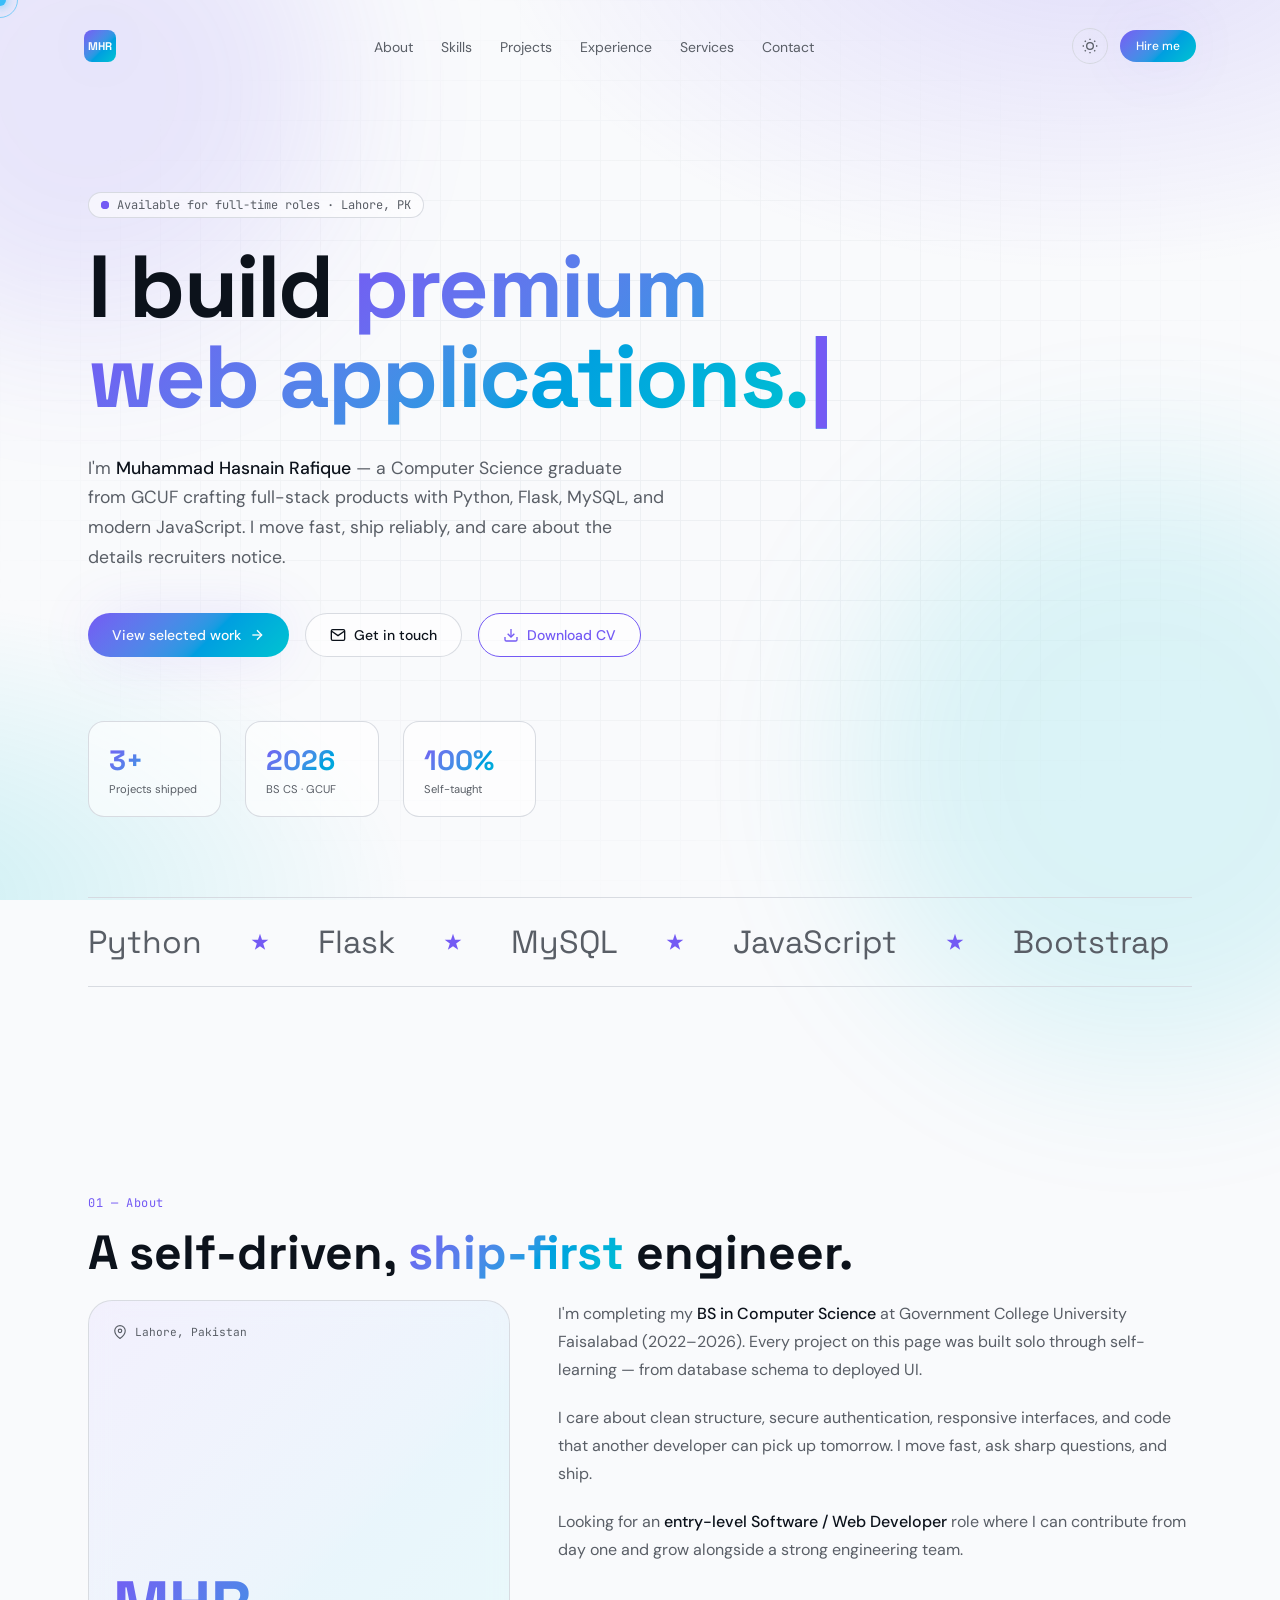
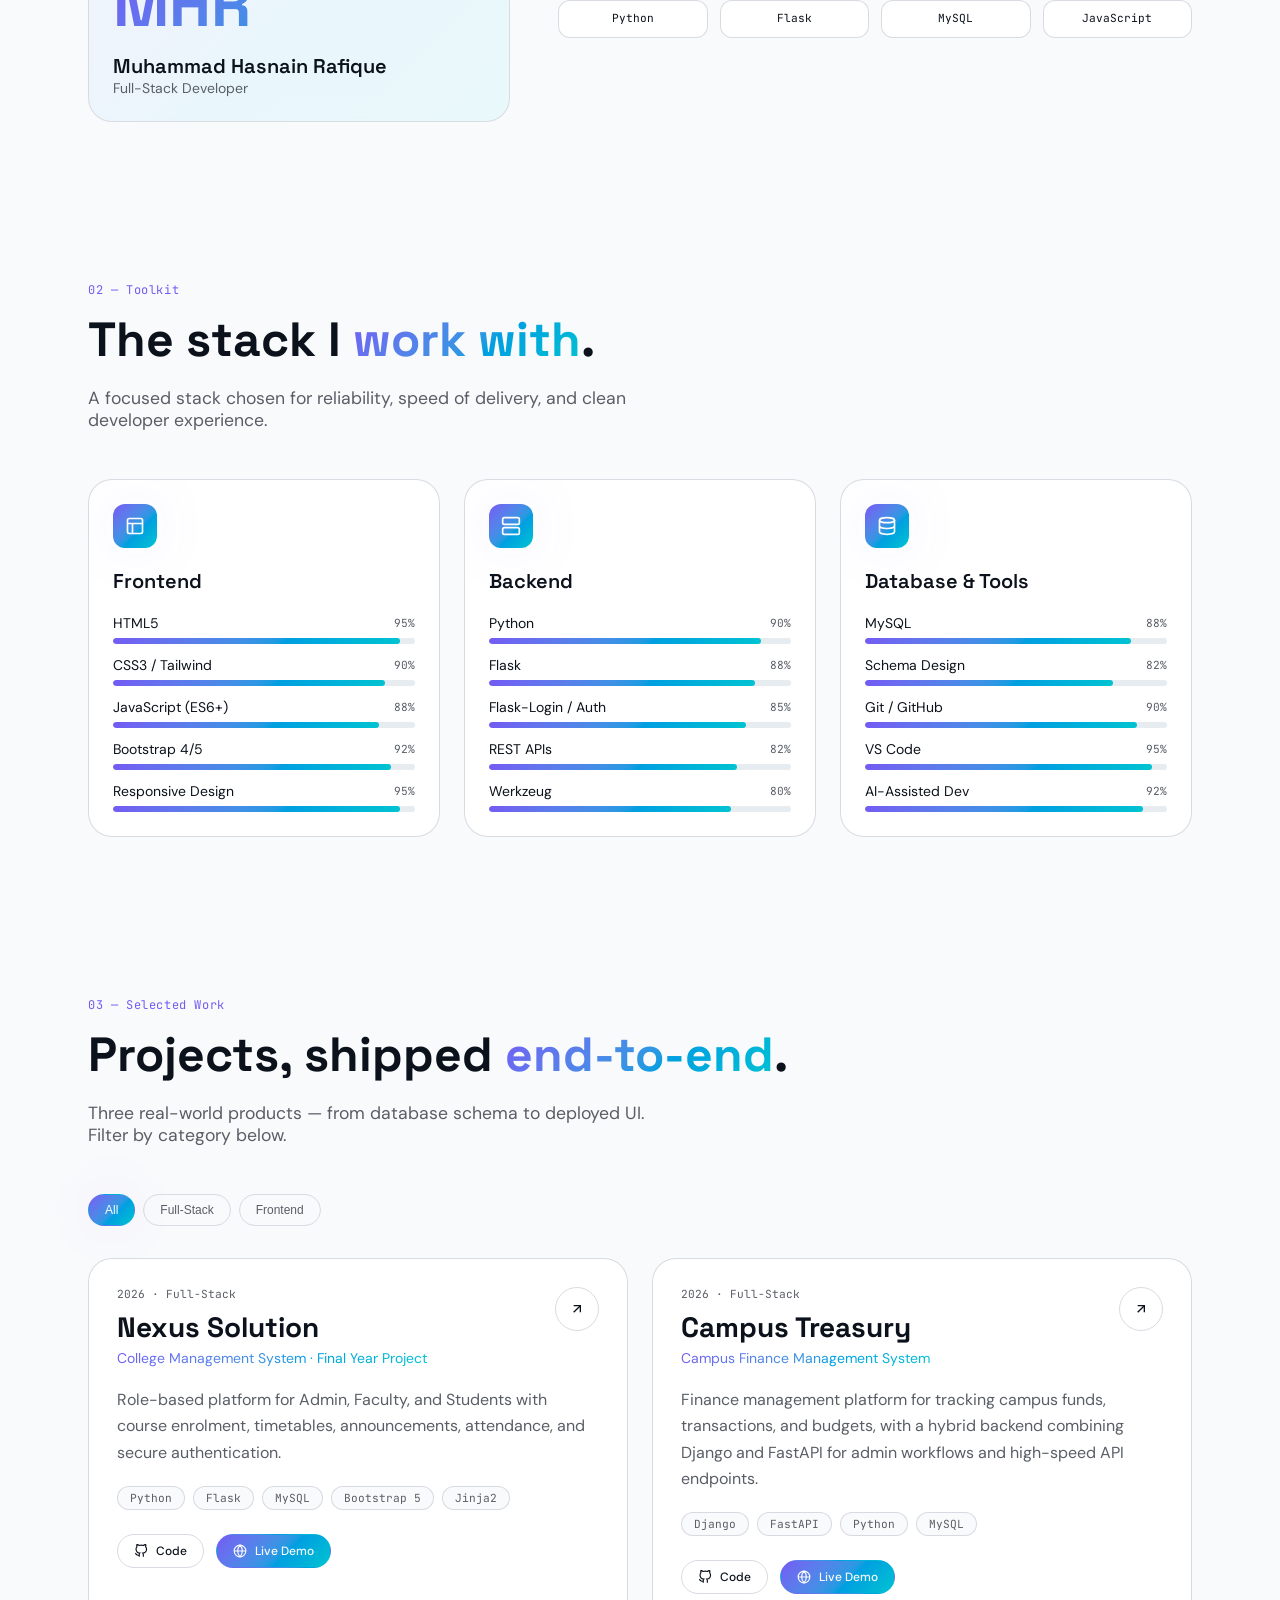
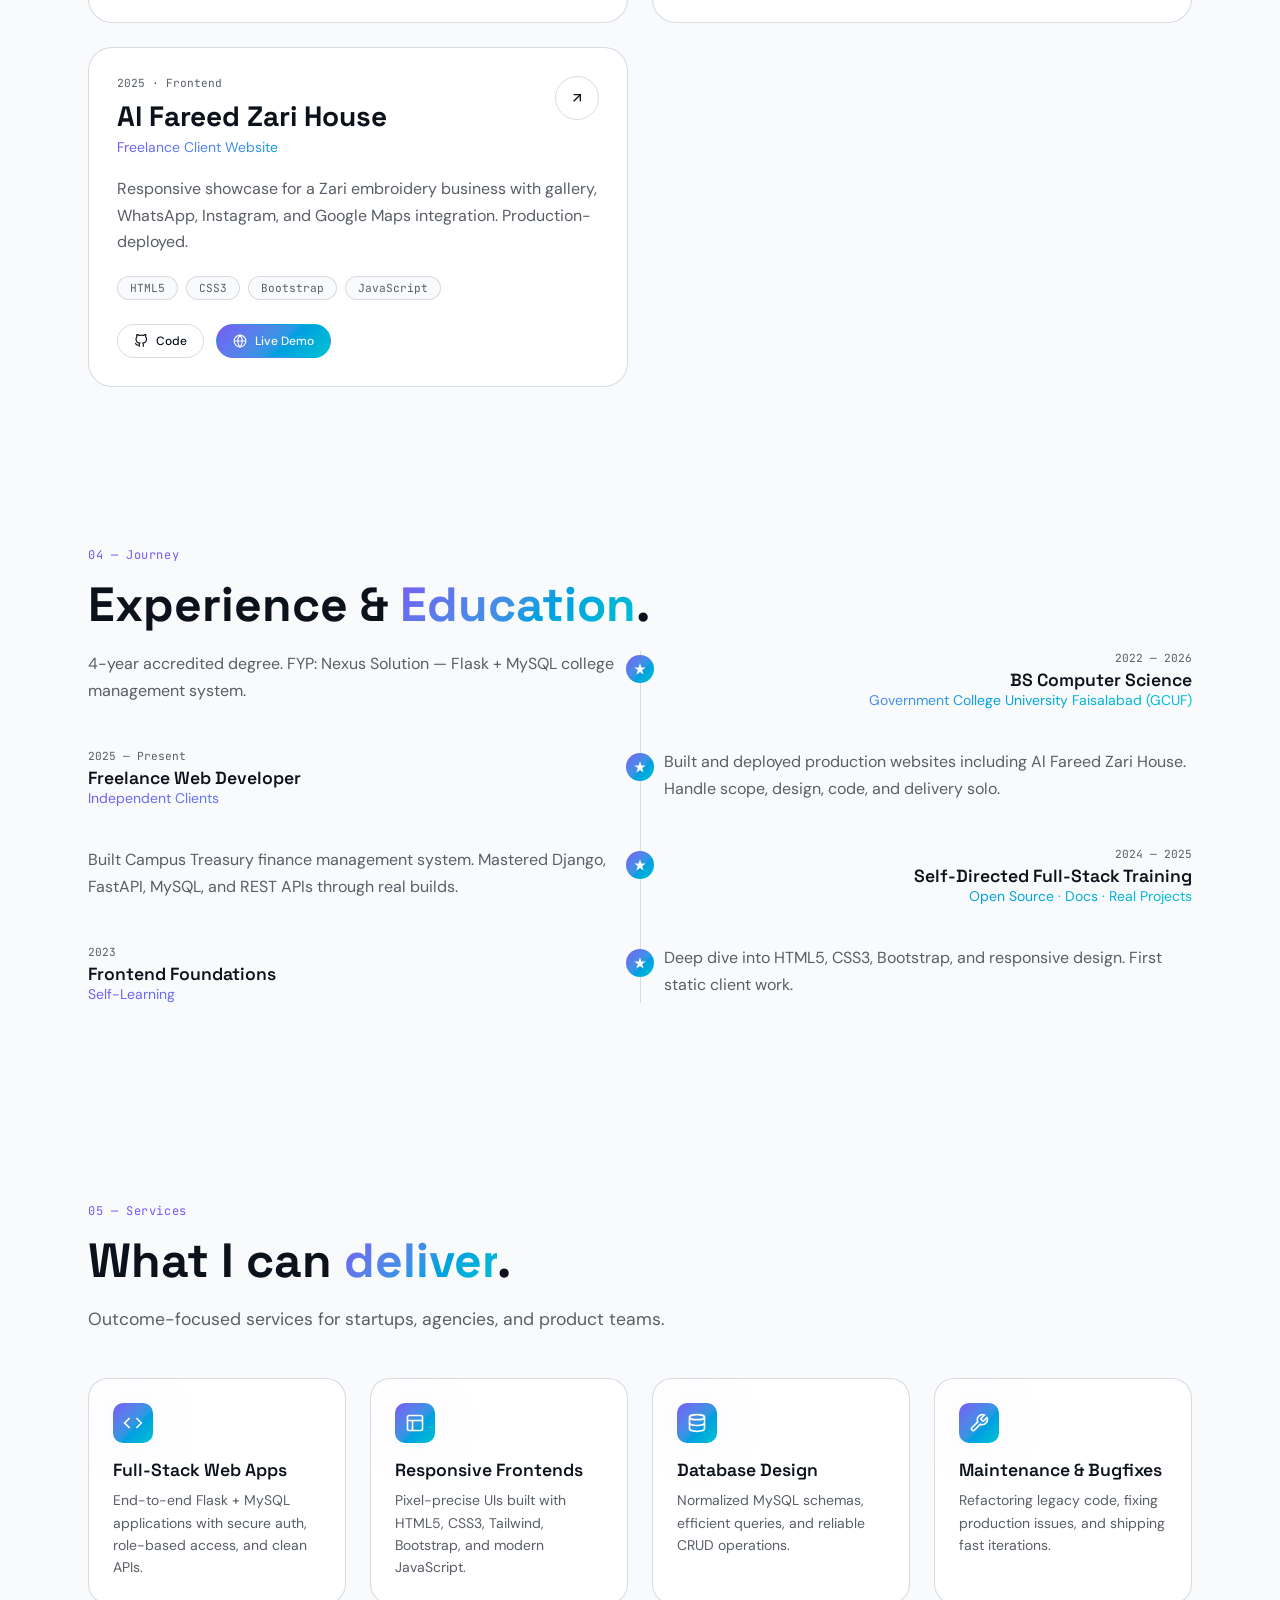
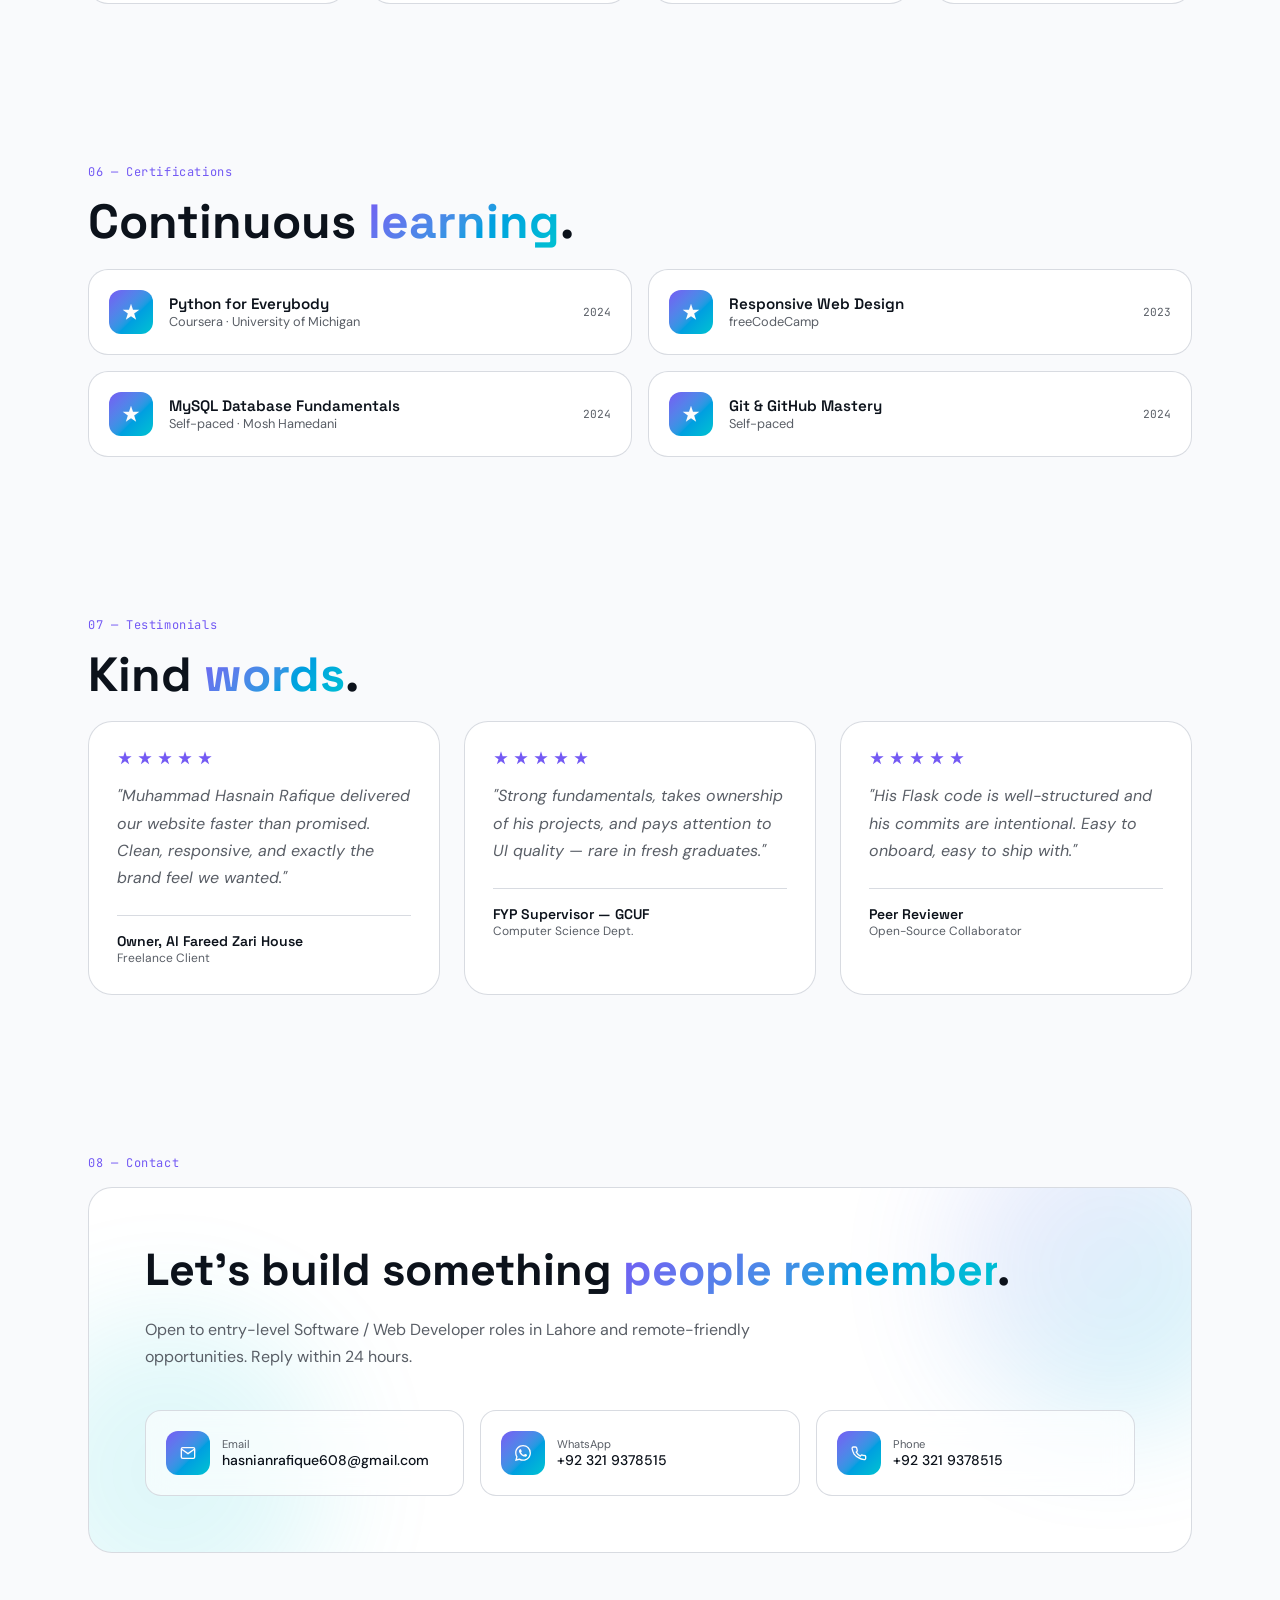
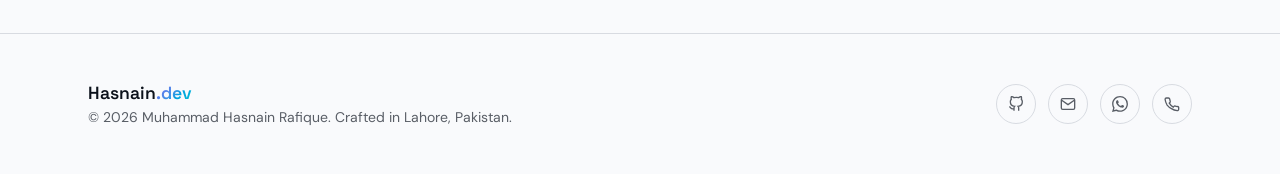
==== Hasnain-portfolio.html @ 9e7c977d "Initial portfolio" ====
<!DOCTYPE html>
<html lang="en">
<head>
<meta charset="UTF-8" />
<meta name="viewport" content="width=device-width, initial-scale=1.0" />
<title>Muhammad Hasnain Rafique — Full-Stack Web Developer & Python Engineer</title>
<meta name="description" content="Portfolio of Muhammad Hasnain Rafique — Computer Science graduate building premium full-stack apps with Python, Flask, MySQL, and modern JavaScript. Based in Lahore, Pakistan." />
<meta property="og:type" content="website" />
<meta property="og:title" content="Muhammad Hasnain Rafique — Full-Stack Web Developer & Python Engineer" />
<meta property="og:description" content="Computer Science graduate building premium full-stack apps with Python, Flask, MySQL, and modern JavaScript. Based in Lahore, Pakistan." />
<meta property="og:url" content="https://hasnain.dev" />
<meta name="twitter:card" content="summary" />
<meta name="twitter:title" content="Muhammad Hasnain Rafique — Full-Stack Web Developer & Python Engineer" />
<meta name="twitter:description" content="Computer Science graduate building premium full-stack apps with Python, Flask, MySQL, and modern JavaScript." />
<link rel="preconnect" href="https://fonts.googleapis.com" />
<link rel="preconnect" href="https://fonts.gstatic.com" crossorigin />
<link href="https://fonts.googleapis.com/css2?family=Space+Grotesk:wght@400;500;600;700&family=DM+Sans:ital,opsz,wght@0,9..40,300;0,9..40,400;0,9..40,500;1,9..40,400&family=JetBrains+Mono:wght@400;500&display=swap" rel="stylesheet" />
<style>
/* ─── CSS Variables ─── */
:root {
  --bg: oklch(0.985 0.003 250);
  --fg: oklch(0.18 0.02 260);
  --surface: oklch(1 0 0);
  --muted: oklch(0.94 0.008 250);
  --muted-fg: oklch(0.48 0.015 260);
  --border: oklch(0.88 0.01 260 / 0.9);
  --accent: oklch(0.58 0.22 285);
  --accent-2: oklch(0.72 0.18 200);
  --accent-fg: oklch(0.99 0 0);
  --accent-glow: oklch(0.58 0.22 285 / 0.25);
  --glass-bg: oklch(1 0 0 / 0.6);
  --grad-accent: linear-gradient(135deg, oklch(0.58 0.22 285), oklch(0.72 0.18 200));
  --grad-hero: radial-gradient(1000px 600px at 85% -10%, oklch(0.58 0.22 285 / 0.18), transparent 60%), radial-gradient(900px 500px at -10% 100%, oklch(0.72 0.18 200 / 0.18), transparent 60%);
  --shadow-glow: 0 0 60px -10px var(--accent-glow);
  --shadow-soft: 0 8px 30px -10px oklch(0.4 0.05 260 / 0.18);
}
.dark {
  --bg: oklch(0.13 0.02 265);
  --fg: oklch(0.97 0.01 250);
  --surface: oklch(0.17 0.025 265);
  --muted: oklch(0.22 0.025 265);
  --muted-fg: oklch(0.72 0.02 260);
  --border: oklch(0.30 0.03 265 / 0.5);
  --accent: oklch(0.78 0.19 175);
  --accent-2: oklch(0.70 0.22 305);
  --accent-fg: oklch(0.13 0.02 265);
  --accent-glow: oklch(0.78 0.19 175 / 0.45);
  --glass-bg: oklch(0.17 0.025 265 / 0.55);
  --grad-accent: linear-gradient(135deg, oklch(0.78 0.19 175), oklch(0.70 0.22 305));
  --grad-hero: radial-gradient(1200px 700px at 80% -10%, oklch(0.78 0.19 175 / 0.22), transparent 60%), radial-gradient(900px 500px at -5% 100%, oklch(0.70 0.22 305 / 0.20), transparent 60%);
  --shadow-glow: 0 0 80px -10px var(--accent-glow);
  --shadow-soft: 0 10px 40px -15px oklch(0 0 0 / 0.6);
}

/* ─── Reset & Base ─── */
*, *::before, *::after { box-sizing: border-box; margin: 0; padding: 0; border-color: var(--border); }
html { scroll-behavior: smooth; }
body {
  background: var(--bg);
  color: var(--fg);
  font-family: 'DM Sans', system-ui, sans-serif;
  -webkit-font-smoothing: antialiased;
  transition: background .5s ease, color .5s ease;
  overflow-x: hidden;
}
::selection { background: var(--accent); color: var(--accent-fg); }
::-webkit-scrollbar { width: 8px; }
::-webkit-scrollbar-track { background: var(--bg); }
::-webkit-scrollbar-thumb { background: var(--grad-accent); border-radius: 10px; }

/* ─── Typography ─── */
.font-display { font-family: 'Space Grotesk', ui-sans-serif, sans-serif; }
.font-mono { font-family: 'JetBrains Mono', ui-monospace, monospace; }

/* ─── Utility Classes ─── */
.text-accent {
  background: var(--grad-accent);
  -webkit-background-clip: text;
  background-clip: text;
  color: transparent;
}
.bg-accent { background: var(--grad-accent); }
.glass {
  background: var(--glass-bg);
  backdrop-filter: blur(14px);
  -webkit-backdrop-filter: blur(14px);
  border: 1px solid var(--border);
}
.glow { box-shadow: var(--shadow-glow); }
.soft-shadow { box-shadow: var(--shadow-soft); }
.container { max-width: 72rem; margin: 0 auto; padding: 0 1.5rem; }

/* ─── Animations ─── */
@keyframes blob {
  0%,100% { transform: translate(0,0) scale(1); }
  33% { transform: translate(40px,-30px) scale(1.1); }
  66% { transform: translate(-30px,30px) scale(0.95); }
}
@keyframes shimmer { 0% { transform: translateX(0); } 100% { transform: translateX(-50%); } }
@keyframes gradient-pan {
  0%,100% { background-position: 0% 50%; }
  50% { background-position: 100% 50%; }
}
@keyframes blink { 0%,100% { opacity: 1; } 50% { opacity: 0; } }
@keyframes pulse-ring {
  0% { box-shadow: 0 0 0 0 var(--accent-glow); }
  100% { box-shadow: 0 0 0 20px transparent; }
}
@keyframes fade-up { from { opacity:0; transform:translateY(24px); } to { opacity:1; transform:translateY(0); } }
@keyframes slide-in-left { from { opacity:0; transform:translateX(-30px); } to { opacity:1; transform:translateX(0); } }
@keyframes slide-in-right { from { opacity:0; transform:translateX(30px); } to { opacity:1; transform:translateX(0); } }
@keyframes progress-fill { from { width: 0; } }

.anim-gradient-pan { background-size: 200% 200%; animation: gradient-pan 8s ease infinite; }
.anim-shimmer { animation: shimmer 30s linear infinite; }
.blob-anim { animation: blob 16s ease-in-out infinite; }
.caret::after { content:"|"; margin-left:2px; color:var(--accent); animation:blink 1s steps(2,start) infinite; }

/* Intersection observer reveals */
.reveal { opacity: 0; transform: translateY(24px); transition: opacity .7s ease, transform .7s ease; }
.reveal.visible { opacity: 1; transform: translateY(0); }
.reveal-left { opacity: 0; transform: translateX(-30px); transition: opacity .7s ease, transform .7s ease; }
.reveal-left.visible { opacity: 1; transform: translateX(0); }
.reveal-right { opacity: 0; transform: translateX(30px); transition: opacity .7s ease, transform .7s ease; }
.reveal-right.visible { opacity: 1; transform: translateX(0); }

/* ─── Scroll Progress ─── */
#scroll-progress {
  position: fixed; top: 0; left: 0; height: 3px; width: 0;
  background: var(--grad-accent); z-index: 1000;
  transition: width .1s linear;
}

/* ─── Custom Cursor ─── */
#cursor {
  position: fixed; pointer-events: none; z-index: 9999;
  width: 12px; height: 12px; border-radius: 50%;
  background: #38bdf8;
  transform: translate(-50%,-50%);
  transition: transform .1s ease, opacity .3s;
  mix-blend-mode: normal;
  box-shadow: 0 0 10px 2px rgba(56,189,248,0.5);
}
#cursor-ring {
  position: fixed; pointer-events: none; z-index: 9998;
  width: 36px; height: 36px; border-radius: 50%;
  border: 1.5px solid #38bdf8;
  transform: translate(-50%,-50%);
  transition: left .12s ease, top .12s ease, width .2s ease, height .2s ease, opacity .3s;
  opacity: .6;
}

/* ─── Loading Screen ─── */
#loading {
  position: fixed; inset: 0; z-index: 9000;
  background: var(--bg);
  display: flex; align-items: center; justify-content: center;
  transition: opacity .5s ease .3s, visibility .5s .3s;
}
#loading.done { opacity: 0; visibility: hidden; }
.loading-inner { text-align: center; }
.loading-logo {
  font-family: 'Space Grotesk', sans-serif;
  font-size: 3rem; font-weight: 700;
  background: var(--grad-accent);
  -webkit-background-clip: text; background-clip: text; color: transparent;
}
.loading-bar-wrap { margin-top: 1.5rem; width: 200px; height: 2px; background: var(--muted); border-radius: 9999px; overflow: hidden; }
.loading-bar { height: 100%; background: var(--grad-accent); border-radius: 9999px; width: 0; transition: width .05s linear; }

/* ─── Navbar ─── */
nav#navbar {
  position: fixed; top: 0; left: 0; right: 0; z-index: 500; padding: 1rem 1rem 0;
}
.nav-inner {
  max-width: 72rem; margin: 0 auto;
  display: flex; align-items: center; justify-content: space-between;
  border-radius: 9999px; padding: .75rem 1.25rem;
  transition: background .3s, box-shadow .3s, backdrop-filter .3s;
}
.nav-inner.scrolled { background: var(--glass-bg); backdrop-filter: blur(14px); -webkit-backdrop-filter: blur(14px); border: 1px solid var(--border); box-shadow: var(--shadow-soft); }
.nav-logo { display: flex; align-items: center; gap: .5rem; text-decoration: none; color: var(--fg); font-family: 'Space Grotesk', sans-serif; font-size: 1rem; font-weight: 600; }
.nav-logo-badge {
  display: flex; align-items: center; justify-content: center;
  width: 2rem; height: 2rem; border-radius: .5rem;
  background: var(--grad-accent); color: var(--accent-fg);
  font-size: .7rem; font-weight: 700;
  box-shadow: var(--shadow-glow);
}
.nav-logo-text span { background: var(--grad-accent); -webkit-background-clip: text; background-clip: text; color: transparent; }
.nav-links { display: flex; align-items: center; gap: 1.75rem; list-style: none; }
.nav-links a { text-decoration: none; font-size: .875rem; color: var(--muted-fg); position: relative; transition: color .2s; }
.nav-links a::after { content: ""; position: absolute; left: 0; bottom: -3px; width: 100%; height: 2px; background: var(--grad-accent); transform: scaleX(0); transform-origin: right; transition: transform .4s cubic-bezier(.16,1,.3,1); }
.nav-links a:hover { color: var(--fg); }
.nav-links a:hover::after { transform: scaleX(1); transform-origin: left; }
.nav-cta {
  display: none;
  text-decoration: none;
  border-radius: 9999px; padding: .5rem 1rem;
  font-size: .75rem; font-weight: 500;
  background: var(--grad-accent); color: var(--accent-fg);
  box-shadow: var(--shadow-glow);
  transition: transform .2s;
}
.nav-cta:hover { transform: scale(1.05); }
.theme-toggle {
  width: 2.25rem; height: 2.25rem; border-radius: 9999px;
  border: 1px solid var(--border); background: transparent; cursor: pointer;
  display: flex; align-items: center; justify-content: center; color: var(--muted-fg);
  transition: border-color .2s, color .2s;
}
.theme-toggle:hover { border-color: var(--accent); color: var(--fg); }
.nav-actions { display: flex; align-items: center; gap: .75rem; }
.hamburger {
  width: 2.25rem; height: 2.25rem; border-radius: 9999px;
  border: 1px solid var(--border); background: transparent; cursor: pointer;
  display: flex; align-items: center; justify-content: center; color: var(--fg);
}
.mobile-menu {
  max-width: 72rem; margin: .5rem auto 0;
  border-radius: 1rem; padding: 1rem;
  display: none; flex-direction: column; gap: .5rem;
}
.mobile-menu.open { display: flex; }
.mobile-menu a { text-decoration: none; padding: .5rem .75rem; border-radius: .5rem; font-size: .875rem; color: var(--muted-fg); transition: background .2s, color .2s; }
.mobile-menu a:hover { background: var(--surface); color: var(--fg); }
@media(min-width:768px){ .nav-cta { display: inline-flex; } .hamburger { display: none; } }
@media(max-width:767px){ .nav-links { display: none; } }

/* ─── Background layers ─── */
.bg-hero-layer { position: fixed; inset: 0; z-index: -10; background-image: var(--grad-hero); pointer-events: none; }
.grid-bg {
  position: fixed; inset: 0; z-index: -10; pointer-events: none; opacity: .3;
  background-image: linear-gradient(var(--border) 1px, transparent 1px), linear-gradient(90deg, var(--border) 1px, transparent 1px);
  background-size: 40px 40px;
  mask-image: radial-gradient(ellipse at center, black 30%, transparent 75%);
}
.blob-1 {
  position: fixed; top: -10rem; left: -10rem; z-index: -10;
  width: 31rem; height: 31rem; border-radius: 9999px;
  background: var(--accent); opacity: .12; filter: blur(80px);
  animation: blob 16s ease-in-out infinite;
}
.blob-2 {
  position: fixed; bottom: -10rem; right: -10rem; z-index: -10;
  width: 37rem; height: 37rem; border-radius: 9999px;
  background: var(--accent-2); opacity: .12; filter: blur(80px);
  animation: blob 16s ease-in-out infinite; animation-delay: -7s;
}

/* ─── Sections ─── */
section.port-section { padding: 5rem 0; }
.section-eyebrow { font-family: 'JetBrains Mono', monospace; font-size: .75rem; color: var(--accent); letter-spacing: .05em; margin-bottom: 1rem; }
.section-title { font-family: 'Space Grotesk', sans-serif; font-size: clamp(1.75rem, 4vw, 3rem); font-weight: 700; line-height: 1.1; margin-bottom: 1.25rem; }
.section-desc { color: var(--muted-fg); font-size: 1.1rem; max-width: 36rem; margin-bottom: 3rem; }

/* ─── Hero ─── */
#hero { padding: 9rem 0 6rem; }
@media(min-width:768px){ #hero { padding: 12rem 0 8rem; } }
.hero-badge {
  display: inline-flex; align-items: center; gap: .5rem;
  border-radius: 9999px; border: 1px solid var(--border);
  background: var(--glass-bg); backdrop-filter: blur(14px);
  padding: .25rem .75rem; font-family: 'JetBrains Mono', monospace;
  font-size: .75rem; color: var(--muted-fg); margin-bottom: 1.5rem;
  animation: fade-up .7s ease both;
}
.pulse-dot { position: relative; display: inline-flex; width: .5rem; height: .5rem; }
.pulse-dot::before {
  content: ""; position: absolute; inset: 0; border-radius: 9999px;
  background: var(--accent); animation: pulse-ring 1.6s ease-out infinite;
}
.pulse-dot::after { content: ""; display: block; width: .5rem; height: .5rem; border-radius: 9999px; background: var(--accent); position: relative; }
.hero-h1 {
  font-family: 'Space Grotesk', sans-serif;
  font-size: clamp(2.5rem, 7vw, 5.5rem);
  font-weight: 700; line-height: 1.02; letter-spacing: -.02em;
  animation: fade-up .8s ease .1s both;
}
.hero-h1 .accent-animated {
  background: var(--grad-accent); -webkit-background-clip: text; background-clip: text;
  color: transparent; background-size: 200% 200%; animation: gradient-pan 8s ease infinite;
}
.hero-sub { margin-top: 2rem; max-width: 36rem; font-size: 1.1rem; color: var(--muted-fg); line-height: 1.7; animation: fade-up .8s ease .25s both; }
.hero-sub strong { color: var(--fg); font-weight: 500; }
.hero-btns { margin-top: 2.5rem; display: flex; flex-wrap: wrap; gap: 1rem; animation: fade-up .8s ease .4s both; }
.btn-primary {
  display: inline-flex; align-items: center; gap: .5rem;
  border-radius: 9999px; padding: .75rem 1.5rem;
  font-size: .875rem; font-weight: 500;
  background: var(--grad-accent); color: var(--accent-fg);
  box-shadow: var(--shadow-glow); text-decoration: none;
  transition: transform .2s;
}
.btn-primary:hover { transform: scale(1.04); }
.btn-primary svg, .btn-secondary svg { transition: transform .2s; }
.btn-primary:hover svg { transform: translateX(4px); }
.btn-secondary {
  display: inline-flex; align-items: center; gap: .5rem;
  border-radius: 9999px; padding: .75rem 1.5rem;
  font-size: .875rem; font-weight: 500;
  border: 1px solid var(--border); text-decoration: none; color: var(--fg);
  background: var(--glass-bg); backdrop-filter: blur(14px);
  transition: border-color .2s;
}
.btn-secondary:hover { border-color: var(--accent); }
.btn-secondary.btn-cv { border-color: var(--accent); color: var(--accent); }
.hero-stats { margin-top: 4rem; display: grid; grid-template-columns: repeat(3,1fr); gap: 1.5rem; max-width: 28rem; animation: fade-up .8s ease .55s both; }
.stat-card { border-radius: 1rem; border: 1px solid var(--border); background: var(--glass-bg); backdrop-filter: blur(14px); padding: 1.25rem; }
.stat-val { font-family: 'Space Grotesk', sans-serif; font-size: 1.75rem; font-weight: 700; background: var(--grad-accent); -webkit-background-clip: text; background-clip: text; color: transparent; }
.stat-label { margin-top: .25rem; font-size: .7rem; color: var(--muted-fg); }
.marquee-wrap { margin-top: 5rem; overflow: hidden; border-top: 1px solid var(--border); border-bottom: 1px solid var(--border); padding: 1.5rem 0; }
.marquee-track { display: flex; width: max-content; gap: 3rem; animation: shimmer 30s linear infinite; }
.marquee-item { display: flex; align-items: center; gap: 3rem; font-family: 'Space Grotesk', sans-serif; font-size: 1.5rem; color: var(--muted-fg); white-space: nowrap; }
@media(min-width:768px){ .marquee-item { font-size: 2rem; } }
.marquee-spark { color: var(--accent); display: flex; align-items: center; }

/* ─── About ─── */
.about-grid { display: grid; gap: 3rem; }
@media(min-width:768px){ .about-grid { grid-template-columns: 2fr 3fr; } }
.about-card {
  position: relative; border-radius: 1.5rem; border: 1px solid var(--border);
  background: var(--glass-bg); backdrop-filter: blur(14px); padding: 1.5rem;
  aspect-ratio: 1; overflow: hidden;
}
.about-card::before { content: ""; position: absolute; inset: 0; background: var(--grad-accent); opacity: .08; }
.about-card-inner { position: relative; height: 100%; display: flex; flex-direction: column; justify-content: space-between; }
.about-location { display: flex; align-items: center; gap: .5rem; font-family: 'JetBrains Mono', monospace; font-size: .7rem; color: var(--muted-fg); }
.about-initials { font-family: 'Space Grotesk', sans-serif; font-size: 4rem; font-weight: 700; background: var(--grad-accent); -webkit-background-clip: text; background-clip: text; color: transparent; }
.about-name { margin-top: .5rem; font-family: 'Space Grotesk', sans-serif; font-size: 1.25rem; font-weight: 600; }
.about-role { font-size: .875rem; color: var(--muted-fg); }
.about-text { display: flex; flex-direction: column; gap: 1.25rem; color: var(--muted-fg); font-size: 1rem; line-height: 1.75; }
.about-text strong { color: var(--fg); font-weight: 500; }
.tech-pills { display: grid; grid-template-columns: repeat(2,1fr); gap: .75rem; margin-top: 1rem; }
@media(min-width:480px){ .tech-pills { grid-template-columns: repeat(4,1fr); } }
.tech-pill { border-radius: .75rem; border: 1px solid var(--border); background: var(--surface); padding: .5rem .75rem; text-align: center; font-family: 'JetBrains Mono', monospace; font-size: .7rem; color: var(--fg); }

/* ─── Skills ─── */
.skills-grid { display: grid; gap: 1.5rem; }
@media(min-width:768px){ .skills-grid { grid-template-columns: repeat(3,1fr); } }
.skill-card {
  position: relative; overflow: hidden; border-radius: 1.5rem;
  border: 1px solid var(--border); background: var(--surface);
  padding: 1.5rem; transition: border-color .3s, transform .3s;
}
.skill-card:hover { border-color: var(--accent); transform: translateY(-6px); }
.skill-card-glow {
  position: absolute; right: -3rem; top: -3rem; width: 8rem; height: 8rem;
  border-radius: 9999px; background: var(--accent); opacity: 0; filter: blur(40px);
  transition: opacity .4s;
}
.skill-card:hover .skill-card-glow { opacity: .15; }
.skill-icon {
  display: inline-flex; align-items: center; justify-content: center;
  width: 2.75rem; height: 2.75rem; border-radius: .75rem;
  background: var(--grad-accent); color: var(--accent-fg); margin-bottom: 1.25rem;
  box-shadow: var(--shadow-glow);
}
.skill-cat { font-family: 'Space Grotesk', sans-serif; font-size: 1.25rem; font-weight: 600; margin-bottom: 1.25rem; }
.skill-list { list-style: none; display: flex; flex-direction: column; gap: .75rem; }
.skill-row-head { display: flex; justify-content: space-between; align-items: center; font-size: .875rem; margin-bottom: .375rem; }
.skill-pct { font-family: 'JetBrains Mono', monospace; font-size: .7rem; color: var(--muted-fg); }
.skill-bar-bg { height: 6px; border-radius: 9999px; background: var(--muted); overflow: hidden; }
.skill-bar { height: 100%; border-radius: 9999px; background: var(--grad-accent); width: 0; transition: width 1.1s ease; }

/* ─── Projects ─── */
.filter-btns { display: flex; flex-wrap: wrap; gap: .5rem; margin-bottom: 2rem; }
.filter-btn {
  border-radius: 9999px; border: 1px solid var(--border); padding: .5rem 1rem;
  font-size: .75rem; font-weight: 500; cursor: pointer; background: transparent;
  color: var(--muted-fg); transition: all .2s;
}
.filter-btn:hover { border-color: var(--accent); color: var(--fg); }
.filter-btn.active { background: var(--grad-accent); color: var(--accent-fg); border-color: transparent; box-shadow: var(--shadow-glow); }
.projects-grid { display: grid; gap: 1.5rem; }
@media(min-width:768px){ .projects-grid { grid-template-columns: repeat(2,1fr); } }
.project-card {
  position: relative; overflow: hidden; border-radius: 1.5rem;
  border: 1px solid var(--border); background: var(--surface);
  padding: 1.75rem; transition: border-color .3s, transform .3s;
  text-decoration: none; color: inherit; display: block;
}
.project-card:hover { border-color: var(--accent); transform: translateY(-8px); }
.project-card-glow {
  position: absolute; right: -5rem; top: -5rem;
  width: 14rem; height: 14rem; border-radius: 9999px;
  background: var(--grad-accent); opacity: 0; filter: blur(50px);
  transition: opacity .5s;
}
.project-card:hover .project-card-glow { opacity: .2; }
.project-card-body { position: relative; }
.project-head { display: flex; align-items: flex-start; justify-content: space-between; gap: 1rem; }
.project-meta { font-family: 'JetBrains Mono', monospace; font-size: .7rem; color: var(--muted-fg); }
.project-name { margin-top: .5rem; font-family: 'Space Grotesk', sans-serif; font-size: 1.5rem; font-weight: 700; }
@media(min-width:768px){ .project-name { font-size: 1.75rem; } }
.project-tag { margin-top: .25rem; font-size: .875rem; background: var(--grad-accent); -webkit-background-clip: text; background-clip: text; color: transparent; }
.project-arrow {
  flex-shrink: 0; width: 2.75rem; height: 2.75rem; border-radius: 9999px;
  border: 1px solid var(--border); display: flex; align-items: center; justify-content: center;
  transition: all .3s; color: var(--fg);
}
.project-card:hover .project-arrow {
  background: var(--grad-accent); color: var(--accent-fg); border-color: transparent;
  transform: rotate(45deg); box-shadow: var(--shadow-glow);
}
.project-desc { margin-top: 1.25rem; color: var(--muted-fg); line-height: 1.65; }
.project-stack { margin-top: 1.25rem; display: flex; flex-wrap: wrap; gap: .5rem; }
.stack-tag { border-radius: 9999px; border: 1px solid var(--border); background: var(--bg); padding: .25rem .75rem; font-family: 'JetBrains Mono', monospace; font-size: .7rem; color: var(--muted-fg); }
.project-links { margin-top: 1.5rem; display: flex; gap: .75rem; }
.link-btn {
  display: inline-flex; align-items: center; gap: .5rem; border-radius: 9999px;
  padding: .5rem 1rem; font-size: .75rem; font-weight: 500; text-decoration: none;
  border: 1px solid var(--border); color: var(--fg); transition: border-color .2s, color .2s;
}
.link-btn:hover { border-color: var(--accent); color: var(--fg); }
.link-btn.demo { background: var(--grad-accent); color: var(--accent-fg); border-color: transparent; transition: transform .2s; }
.link-btn.demo:hover { transform: scale(1.05); }

/* ─── Timeline ─── */
.timeline { position: relative; }
.timeline-line { position: absolute; left: .75rem; top: 0; height: 100%; width: 1px; background: var(--border); }
@media(min-width:768px){ .timeline-line { left: 50%; } }
.timeline-item { position: relative; margin-bottom: 2.5rem; display: grid; gap: 1rem; padding-left: 2.5rem; }
@media(min-width:768px){ .timeline-item { grid-template-columns: 1fr 1fr; gap: 3rem; padding-left: 0; } }
.timeline-item.odd .timeline-info { text-align: left; }
@media(min-width:768px){ .timeline-item.even .timeline-info { text-align: right; } }
.timeline-dot {
  position: absolute; left: 0; top: .25rem;
  width: 1.75rem; height: 1.75rem; border-radius: 9999px;
  background: var(--grad-accent); color: var(--accent-fg);
  display: flex; align-items: center; justify-content: center;
  box-shadow: var(--shadow-glow);
}
@media(min-width:768px){ .timeline-dot { left: 50%; transform: translateX(-50%); } }
.timeline-dot svg { width: .875rem; height: .875rem; }
.timeline-date { font-family: 'JetBrains Mono', monospace; font-size: .7rem; color: var(--muted-fg); }
.timeline-title { margin-top: .25rem; font-family: 'Space Grotesk', sans-serif; font-size: 1.1rem; font-weight: 600; }
.timeline-org { font-size: .875rem; background: var(--grad-accent); -webkit-background-clip: text; background-clip: text; color: transparent; }
.timeline-desc { color: var(--muted-fg); line-height: 1.65; }
@media(min-width:768px){ .timeline-item.even .timeline-desc { order: -1; } }

/* ─── Services ─── */
.services-grid { display: grid; gap: 1.5rem; }
@media(min-width:640px){ .services-grid { grid-template-columns: repeat(2,1fr); } }
@media(min-width:1024px){ .services-grid { grid-template-columns: repeat(4,1fr); } }
.service-card {
  position: relative; overflow: hidden; border-radius: 1.25rem;
  border: 1px solid var(--border); background: var(--surface);
  padding: 1.5rem; transition: border-color .3s, transform .3s;
}
.service-card:hover { border-color: var(--accent); transform: translateY(-6px); }
.service-icon {
  display: inline-flex; align-items: center; justify-content: center;
  width: 2.5rem; height: 2.5rem; border-radius: .625rem;
  background: var(--grad-accent); color: var(--accent-fg); margin-bottom: 1rem;
  box-shadow: var(--shadow-glow); transition: transform .3s;
}
.service-card:hover .service-icon { transform: scale(1.1); }
.service-title { font-family: 'Space Grotesk', sans-serif; font-size: 1.1rem; font-weight: 600; margin-bottom: .5rem; }
.service-desc { font-size: .875rem; color: var(--muted-fg); line-height: 1.6; }

/* ─── Certifications ─── */
.certs-grid { display: grid; gap: 1rem; }
@media(min-width:768px){ .certs-grid { grid-template-columns: repeat(2,1fr); } }
.cert-card {
  display: flex; align-items: center; justify-content: space-between; gap: 1rem;
  border-radius: 1.25rem; border: 1px solid var(--border); background: var(--surface);
  padding: 1.25rem; transition: border-color .3s;
}
.cert-card:hover { border-color: var(--accent); }
.cert-icon {
  flex-shrink: 0; display: flex; align-items: center; justify-content: center;
  width: 2.75rem; height: 2.75rem; border-radius: .75rem;
  background: var(--grad-accent); color: var(--accent-fg);
}
.cert-left { display: flex; align-items: center; gap: 1rem; }
.cert-name { font-family: 'Space Grotesk', sans-serif; font-weight: 600; font-size: .95rem; }
.cert-org { font-size: .8rem; color: var(--muted-fg); }
.cert-year { font-family: 'JetBrains Mono', monospace; font-size: .7rem; color: var(--muted-fg); white-space: nowrap; }

/* ─── Testimonials ─── */
.test-grid { display: grid; gap: 1.5rem; }
@media(min-width:768px){ .test-grid { grid-template-columns: repeat(3,1fr); } }
.test-card { border-radius: 1.5rem; border: 1px solid var(--border); background: var(--surface); padding: 1.75rem; }
.stars { display: flex; gap: .25rem; color: var(--accent); margin-bottom: 1rem; }
.stars svg { width: 1rem; height: 1rem; fill: currentColor; }
.test-quote { color: var(--muted-fg); line-height: 1.7; font-style: italic; }
.test-divider { border-top: 1px solid var(--border); margin-top: 1.5rem; padding-top: 1rem; }
.test-name { font-family: 'Space Grotesk', sans-serif; font-size: .875rem; font-weight: 600; }
.test-role { font-size: .75rem; color: var(--muted-fg); }

/* ─── Contact ─── */
.contact-box {
  position: relative; overflow: hidden; border-radius: 1.5rem;
  border: 1px solid var(--border); background: var(--surface);
  padding: 2rem; 
}
@media(min-width:768px){ .contact-box { padding: 3.5rem; } }
.contact-blob-1 { position: absolute; right: -5rem; top: -5rem; width: 20rem; height: 20rem; border-radius: 9999px; background: var(--grad-accent); opacity: .15; filter: blur(60px); }
.contact-blob-2 { position: absolute; left: -5rem; bottom: -5rem; width: 20rem; height: 20rem; border-radius: 9999px; background: var(--accent-2); opacity: .12; filter: blur(60px); }
.contact-inner { position: relative; }
.contact-h2 { font-family: 'Space Grotesk', sans-serif; font-size: clamp(1.75rem, 3.5vw, 3rem); font-weight: 700; line-height: 1.15; }
.contact-sub { margin-top: 1.25rem; color: var(--muted-fg); font-size: 1rem; line-height: 1.7; max-width: 38rem; }
.contact-links { margin-top: 2.5rem; display: grid; gap: 1rem; }
@media(min-width:640px){ .contact-links { grid-template-columns: repeat(3,1fr); } }
.contact-link {
  display: flex; align-items: center; gap: .75rem;
  border-radius: 1rem; border: 1px solid var(--border);
  background: var(--glass-bg); backdrop-filter: blur(14px);
  padding: 1.25rem; text-decoration: none; color: inherit;
  transition: border-color .2s, transform .2s, box-shadow .2s;
}
.contact-link:hover { border-color: var(--accent); transform: translateY(-4px); box-shadow: var(--shadow-glow); }
.contact-link-icon {
  flex-shrink: 0; display: flex; align-items: center; justify-content: center;
  width: 2.75rem; height: 2.75rem; border-radius: .75rem;
  background: var(--grad-accent); color: var(--accent-fg);
}
.contact-link-label { font-size: .7rem; color: var(--muted-fg); }
.contact-link-val { font-size: .875rem; font-weight: 500; }

/* ─── Footer ─── */
footer { border-top: 1px solid var(--border); }
.footer-inner { max-width: 72rem; margin: 0 auto; padding: 3rem 1.5rem; display: flex; flex-direction: column; gap: 1.5rem; align-items: flex-start; }
@media(min-width:768px){ .footer-inner { flex-direction: row; align-items: center; justify-content: space-between; } }
.footer-logo { font-family: 'Space Grotesk', sans-serif; font-size: 1.1rem; font-weight: 600; }
.footer-logo span { background: var(--grad-accent); -webkit-background-clip: text; background-clip: text; color: transparent; }
.footer-copy { margin-top: .25rem; font-size: .875rem; color: var(--muted-fg); }
.footer-icons { display: flex; gap: .75rem; }
.footer-icon {
  width: 2.5rem; height: 2.5rem; border-radius: 9999px; border: 1px solid var(--border);
  display: flex; align-items: center; justify-content: center; color: var(--muted-fg);
  text-decoration: none; transition: border-color .2s, background .2s, color .2s;
}
.footer-icon:hover { border-color: var(--accent); background: var(--grad-accent); color: var(--accent-fg); }
.footer-icon svg { width: 1rem; height: 1rem; }

/* hidden by JS filter */
.project-card.hidden { display: none; }

svg { display: inline-block; vertical-align: middle; }
</style>
</head>
<body>

<!-- Loading Screen -->
<div id="loading">
  <div class="loading-inner">
    <div class="loading-logo">MHR</div>
    <div style="margin-top:.75rem;font-family:'JetBrains Mono',monospace;font-size:.75rem;color:var(--muted-fg)">Loading portfolio…</div>
    <div class="loading-bar-wrap"><div class="loading-bar" id="loading-bar"></div></div>
  </div>
</div>

<!-- Scroll Progress -->
<div id="scroll-progress"></div>

<!-- Custom Cursor -->
<div id="cursor"></div>
<div id="cursor-ring"></div>

<!-- Background Layers -->
<div class="bg-hero-layer"></div>
<div class="grid-bg"></div>
<div class="blob-1"></div>
<div class="blob-2"></div>

<!-- ═══ NAVBAR ═══ -->
<nav id="navbar">
  <div class="nav-inner" id="nav-inner">
    <a href="#hero" class="nav-logo">
      <div class="nav-logo-badge">MHR</div>
      <span class="nav-logo-text" style="display:none" id="logo-text">Hasnain<span>.dev</span></span>
    </a>
    <ul class="nav-links">
      <li><a href="#about">About</a></li>
      <li><a href="#skills">Skills</a></li>
      <li><a href="#projects">Projects</a></li>
      <li><a href="#experience">Experience</a></li>
      <li><a href="#services">Services</a></li>
      <li><a href="#contact">Contact</a></li>
    </ul>
    <div class="nav-actions">
      <button class="theme-toggle" id="theme-btn" aria-label="Toggle theme">
        <svg id="theme-icon-sun" width="16" height="16" fill="none" stroke="currentColor" stroke-width="2" viewBox="0 0 24 24"><circle cx="12" cy="12" r="5"/><line x1="12" y1="1" x2="12" y2="3"/><line x1="12" y1="21" x2="12" y2="23"/><line x1="4.22" y1="4.22" x2="5.64" y2="5.64"/><line x1="18.36" y1="18.36" x2="19.78" y2="19.78"/><line x1="1" y1="12" x2="3" y2="12"/><line x1="21" y1="12" x2="23" y2="12"/><line x1="4.22" y1="19.78" x2="5.64" y2="18.36"/><line x1="18.36" y1="5.64" x2="19.78" y2="4.22"/></svg>
        <svg id="theme-icon-moon" width="16" height="16" fill="none" stroke="currentColor" stroke-width="2" viewBox="0 0 24 24" style="display:none"><path d="M21 12.79A9 9 0 1 1 11.21 3 7 7 0 0 0 21 12.79z"/></svg>
      </button>
      <a href="#contact" class="nav-cta">Hire me</a>
      <button class="hamburger" id="hamburger" aria-label="Menu">
        <svg id="ham-open" width="16" height="16" fill="none" stroke="currentColor" stroke-width="2" viewBox="0 0 24 24"><line x1="3" y1="12" x2="21" y2="12"/><line x1="3" y1="6" x2="21" y2="6"/><line x1="3" y1="18" x2="21" y2="18"/></svg>
        <svg id="ham-close" width="16" height="16" fill="none" stroke="currentColor" stroke-width="2" viewBox="0 0 24 24" style="display:none"><line x1="18" y1="6" x2="6" y2="18"/><line x1="6" y1="6" x2="18" y2="18"/></svg>
      </button>
    </div>
  </div>
  <div class="mobile-menu glass" id="mobile-menu">
    <a href="#about" onclick="closeMob()">About</a>
    <a href="#skills" onclick="closeMob()">Skills</a>
    <a href="#projects" onclick="closeMob()">Projects</a>
    <a href="#experience" onclick="closeMob()">Experience</a>
    <a href="#services" onclick="closeMob()">Services</a>
    <a href="#contact" onclick="closeMob()">Contact</a>
  </div>
</nav>

<!-- ═══ HERO ═══ -->
<section id="hero">
  <div class="container">
    <div class="hero-badge">
      <span class="pulse-dot"></span>
      Available for full-time roles · Lahore, PK
    </div>
    <h1 class="hero-h1 font-display">
      I build <span class="accent-animated anim-gradient-pan">premium</span><br>
      <span id="typewriter" class="caret" style="background:var(--grad-accent);-webkit-background-clip:text;background-clip:text;color:transparent"></span>
    </h1>
    <p class="hero-sub">
      I'm <strong>Muhammad Hasnain Rafique</strong> — a Computer Science graduate from GCUF crafting
      full-stack products with Python, Flask, MySQL, and modern JavaScript. I move fast, ship reliably, and care
      about the details recruiters notice.
    </p>
    <div class="hero-btns">
      <a href="#projects" class="btn-primary">
        View selected work
        <svg width="16" height="16" fill="none" stroke="currentColor" stroke-width="2" viewBox="0 0 24 24"><line x1="5" y1="12" x2="19" y2="12"/><polyline points="12 5 19 12 12 19"/></svg>
      </a>
      <a href="#contact" class="btn-secondary">
        <svg width="16" height="16" fill="none" stroke="currentColor" stroke-width="2" viewBox="0 0 24 24"><path d="M4 4h16c1.1 0 2 .9 2 2v12c0 1.1-.9 2-2 2H4c-1.1 0-2-.9-2-2V6c0-1.1.9-2 2-2z"/><polyline points="22,6 12,13 2,6"/></svg>
        Get in touch
      </a>
      <a href="Hasnain_Ats.pdf" download="Muhammad Hasnain Rafique CV.pdf" class="btn-secondary btn-cv" id="cv-download-btn">
        <svg width="16" height="16" fill="none" stroke="currentColor" stroke-width="2" viewBox="0 0 24 24"><path d="M21 15v4a2 2 0 0 1-2 2H5a2 2 0 0 1-2-2v-4"/><polyline points="7 10 12 15 17 10"/><line x1="12" y1="15" x2="12" y2="3"/></svg>
        Download CV
      </a>
    </div>
    <div class="hero-stats">
      <div class="stat-card">
        <div class="stat-val font-display">3+</div>
        <div class="stat-label">Projects shipped</div>
      </div>
      <div class="stat-card">
        <div class="stat-val font-display">2026</div>
        <div class="stat-label">BS CS · GCUF</div>
      </div>
      <div class="stat-card">
        <div class="stat-val font-display">100%</div>
        <div class="stat-label">Self-taught</div>
      </div>
    </div>
    <div class="marquee-wrap">
      <div class="marquee-track anim-shimmer" id="marquee-track"></div>
    </div>
  </div>
</section>

<!-- ═══ ABOUT ═══ -->
<section class="port-section" id="about">
  <div class="container">
    <p class="section-eyebrow font-mono">01 — About</p>
    <h2 class="section-title font-display">A self-driven, <span class="text-accent">ship-first</span> engineer.</h2>
    <div class="about-grid">
      <div class="reveal-left">
        <div class="about-card">
          <div class="about-card-inner">
            <div class="about-location">
              <svg width="14" height="14" fill="none" stroke="currentColor" stroke-width="2" viewBox="0 0 24 24"><path d="M21 10c0 7-9 13-9 13s-9-6-9-13a9 9 0 0 1 18 0z"/><circle cx="12" cy="10" r="3"/></svg>
              Lahore, Pakistan
            </div>
            <div>
              <div class="about-initials">MHR</div>
              <p class="about-name font-display">Muhammad Hasnain Rafique</p>
              <p class="about-role">Full-Stack Developer</p>
            </div>
          </div>
        </div>
      </div>
      <div class="reveal-right about-text">
        <p>I'm completing my <strong>BS in Computer Science</strong> at Government College University Faisalabad (2022–2026). Every project on this page was built solo through self-learning — from database schema to deployed UI.</p>
        <p>I care about clean structure, secure authentication, responsive interfaces, and code that another developer can pick up tomorrow. I move fast, ask sharp questions, and ship.</p>
        <p>Looking for an <strong>entry-level Software / Web Developer</strong> role where I can contribute from day one and grow alongside a strong engineering team.</p>
        <div class="tech-pills">
          <div class="tech-pill font-mono">Python</div>
          <div class="tech-pill font-mono">Flask</div>
          <div class="tech-pill font-mono">MySQL</div>
          <div class="tech-pill font-mono">JavaScript</div>
        </div>
      </div>
    </div>
  </div>
</section>

<!-- ═══ SKILLS ═══ -->
<section class="port-section" id="skills">
  <div class="container">
    <p class="section-eyebrow font-mono">02 — Toolkit</p>
    <h2 class="section-title font-display">The stack I <span class="text-accent">work with</span>.</h2>
    <p class="section-desc">A focused stack chosen for reliability, speed of delivery, and clean developer experience.</p>
    <div class="skills-grid">
      <!-- Frontend -->
      <div class="skill-card reveal">
        <div class="skill-card-glow"></div>
        <div class="skill-icon">
          <svg width="20" height="20" fill="none" stroke="currentColor" stroke-width="2" viewBox="0 0 24 24"><rect x="3" y="3" width="18" height="18" rx="2" ry="2"/><line x1="3" y1="9" x2="21" y2="9"/><line x1="9" y1="21" x2="9" y2="9"/></svg>
        </div>
        <h3 class="skill-cat font-display">Frontend</h3>
        <ul class="skill-list">
          <li><div class="skill-row-head"><span>HTML5</span><span class="skill-pct font-mono">95%</span></div><div class="skill-bar-bg"><div class="skill-bar" data-w="95"></div></div></li>
          <li><div class="skill-row-head"><span>CSS3 / Tailwind</span><span class="skill-pct font-mono">90%</span></div><div class="skill-bar-bg"><div class="skill-bar" data-w="90"></div></div></li>
          <li><div class="skill-row-head"><span>JavaScript (ES6+)</span><span class="skill-pct font-mono">88%</span></div><div class="skill-bar-bg"><div class="skill-bar" data-w="88"></div></div></li>
          <li><div class="skill-row-head"><span>Bootstrap 4/5</span><span class="skill-pct font-mono">92%</span></div><div class="skill-bar-bg"><div class="skill-bar" data-w="92"></div></div></li>
          <li><div class="skill-row-head"><span>Responsive Design</span><span class="skill-pct font-mono">95%</span></div><div class="skill-bar-bg"><div class="skill-bar" data-w="95"></div></div></li>
        </ul>
      </div>
      <!-- Backend -->
      <div class="skill-card reveal" style="transition-delay:.08s">
        <div class="skill-card-glow"></div>
        <div class="skill-icon">
          <svg width="20" height="20" fill="none" stroke="currentColor" stroke-width="2" viewBox="0 0 24 24"><rect x="2" y="2" width="20" height="8" rx="2" ry="2"/><rect x="2" y="14" width="20" height="8" rx="2" ry="2"/><line x1="6" y1="6" x2="6.01" y2="6"/><line x1="6" y1="18" x2="6.01" y2="18"/></svg>
        </div>
        <h3 class="skill-cat font-display">Backend</h3>
        <ul class="skill-list">
          <li><div class="skill-row-head"><span>Python</span><span class="skill-pct font-mono">90%</span></div><div class="skill-bar-bg"><div class="skill-bar" data-w="90"></div></div></li>
          <li><div class="skill-row-head"><span>Flask</span><span class="skill-pct font-mono">88%</span></div><div class="skill-bar-bg"><div class="skill-bar" data-w="88"></div></div></li>
          <li><div class="skill-row-head"><span>Flask-Login / Auth</span><span class="skill-pct font-mono">85%</span></div><div class="skill-bar-bg"><div class="skill-bar" data-w="85"></div></div></li>
          <li><div class="skill-row-head"><span>REST APIs</span><span class="skill-pct font-mono">82%</span></div><div class="skill-bar-bg"><div class="skill-bar" data-w="82"></div></div></li>
          <li><div class="skill-row-head"><span>Werkzeug</span><span class="skill-pct font-mono">80%</span></div><div class="skill-bar-bg"><div class="skill-bar" data-w="80"></div></div></li>
        </ul>
      </div>
      <!-- DB & Tools -->
      <div class="skill-card reveal" style="transition-delay:.16s">
        <div class="skill-card-glow"></div>
        <div class="skill-icon">
          <svg width="20" height="20" fill="none" stroke="currentColor" stroke-width="2" viewBox="0 0 24 24"><ellipse cx="12" cy="5" rx="9" ry="3"/><path d="M21 12c0 1.66-4 3-9 3s-9-1.34-9-3"/><path d="M3 5v14c0 1.66 4 3 9 3s9-1.34 9-3V5"/></svg>
        </div>
        <h3 class="skill-cat font-display">Database & Tools</h3>
        <ul class="skill-list">
          <li><div class="skill-row-head"><span>MySQL</span><span class="skill-pct font-mono">88%</span></div><div class="skill-bar-bg"><div class="skill-bar" data-w="88"></div></div></li>
          <li><div class="skill-row-head"><span>Schema Design</span><span class="skill-pct font-mono">82%</span></div><div class="skill-bar-bg"><div class="skill-bar" data-w="82"></div></div></li>
          <li><div class="skill-row-head"><span>Git / GitHub</span><span class="skill-pct font-mono">90%</span></div><div class="skill-bar-bg"><div class="skill-bar" data-w="90"></div></div></li>
          <li><div class="skill-row-head"><span>VS Code</span><span class="skill-pct font-mono">95%</span></div><div class="skill-bar-bg"><div class="skill-bar" data-w="95"></div></div></li>
          <li><div class="skill-row-head"><span>AI-Assisted Dev</span><span class="skill-pct font-mono">92%</span></div><div class="skill-bar-bg"><div class="skill-bar" data-w="92"></div></div></li>
        </ul>
      </div>
    </div>
  </div>
</section>

<!-- ═══ PROJECTS ═══ -->
<section class="port-section" id="projects">
  <div class="container">
    <p class="section-eyebrow font-mono">03 — Selected Work</p>
    <h2 class="section-title font-display">Projects, shipped <span class="text-accent">end-to-end</span>.</h2>
    <p class="section-desc">Three real-world products — from database schema to deployed UI. Filter by category below.</p>
    <div class="filter-btns">
      <button class="filter-btn active" data-filter="All">All</button>
      <button class="filter-btn" data-filter="Full-Stack">Full-Stack</button>
      <button class="filter-btn" data-filter="Frontend">Frontend</button>
    </div>
    <div class="projects-grid" id="projects-grid">
      <div class="project-card reveal" data-category="Full-Stack">
        <div class="project-card-glow"></div>
        <div class="project-card-body">
          <div class="project-head">
            <div>
              <div class="project-meta font-mono">2026 · Full-Stack</div>
              <h3 class="project-name font-display">Nexus Solution</h3>
              <p class="project-tag">College Management System · Final Year Project</p>
            </div>
            <div class="project-arrow">
              <svg width="16" height="16" fill="none" stroke="currentColor" stroke-width="2" viewBox="0 0 24 24"><line x1="7" y1="17" x2="17" y2="7"/><polyline points="7 7 17 7 17 17"/></svg>
            </div>
          </div>
          <p class="project-desc">Role-based platform for Admin, Faculty, and Students with course enrolment, timetables, announcements, attendance, and secure authentication.</p>
          <div class="project-stack">
            <span class="stack-tag font-mono">Python</span>
            <span class="stack-tag font-mono">Flask</span>
            <span class="stack-tag font-mono">MySQL</span>
            <span class="stack-tag font-mono">Bootstrap 5</span>
            <span class="stack-tag font-mono">Jinja2</span>
          </div>
          <div class="project-links">
            <a href="https://github.com/hasnainrafique885-oss" target="_blank" class="link-btn">
              <svg width="14" height="14" fill="none" stroke="currentColor" stroke-width="2" viewBox="0 0 24 24"><path d="M9 19c-5 1.5-5-2.5-7-3m14 6v-3.87a3.37 3.37 0 0 0-.94-2.61c3.14-.35 6.44-1.54 6.44-7A5.44 5.44 0 0 0 20 4.77 5.07 5.07 0 0 0 19.91 1S18.73.65 16 2.48a13.38 13.38 0 0 0-7 0C6.27.65 5.09 1 5.09 1A5.07 5.07 0 0 0 5 4.77a5.44 5.44 0 0 0-1.5 3.78c0 5.42 3.3 6.61 6.44 7A3.37 3.37 0 0 0 9 18.13V22"/></svg>
              Code
            </a>
            <a href="https://nexus-campus-manangement-hub.vercel.app/" target="_blank" class="link-btn demo">
              <svg width="14" height="14" fill="none" stroke="currentColor" stroke-width="2" viewBox="0 0 24 24"><circle cx="12" cy="12" r="10"/><line x1="2" y1="12" x2="22" y2="12"/><path d="M12 2a15.3 15.3 0 0 1 4 10 15.3 15.3 0 0 1-4 10 15.3 15.3 0 0 1-4-10 15.3 15.3 0 0 1 4-10z"/></svg>
              Live Demo
            </a>
          </div>
        </div>
      </div>

      <div class="project-card reveal" data-category="Full-Stack" style="transition-delay:.08s">
        <div class="project-card-glow"></div>
        <div class="project-card-body">
          <div class="project-head">
            <div>
              <div class="project-meta font-mono">2026 · Full-Stack</div>
              <h3 class="project-name font-display">Campus Treasury</h3>
              <p class="project-tag">Campus Finance Management System</p>
            </div>
            <div class="project-arrow">
              <svg width="16" height="16" fill="none" stroke="currentColor" stroke-width="2" viewBox="0 0 24 24"><line x1="7" y1="17" x2="17" y2="7"/><polyline points="7 7 17 7 17 17"/></svg>
            </div>
          </div>
          <p class="project-desc">Finance management platform for tracking campus funds, transactions, and budgets, with a hybrid backend combining Django and FastAPI for admin workflows and high-speed API endpoints.</p>
          <div class="project-stack">
            <span class="stack-tag font-mono">Django</span>
            <span class="stack-tag font-mono">FastAPI</span>
            <span class="stack-tag font-mono">Python</span>
            <span class="stack-tag font-mono">MySQL</span>
          </div>
          <div class="project-links">
            <a href="https://github.com/hasnainrafique885-oss/CampusTreasury-Web-App" target="_blank" class="link-btn">
              <svg width="14" height="14" fill="none" stroke="currentColor" stroke-width="2" viewBox="0 0 24 24"><path d="M9 19c-5 1.5-5-2.5-7-3m14 6v-3.87a3.37 3.37 0 0 0-.94-2.61c3.14-.35 6.44-1.54 6.44-7A5.44 5.44 0 0 0 20 4.77 5.07 5.07 0 0 0 19.91 1S18.73.65 16 2.48a13.38 13.38 0 0 0-7 0C6.27.65 5.09 1 5.09 1A5.07 5.07 0 0 0 5 4.77a5.44 5.44 0 0 0-1.5 3.78c0 5.42 3.3 6.61 6.44 7A3.37 3.37 0 0 0 9 18.13V22"/></svg>
              Code
            </a>
            <a href="https://campus-treasury-web-app.vercel.app/" target="_blank" class="link-btn demo">
              <svg width="14" height="14" fill="none" stroke="currentColor" stroke-width="2" viewBox="0 0 24 24"><circle cx="12" cy="12" r="10"/><line x1="2" y1="12" x2="22" y2="12"/><path d="M12 2a15.3 15.3 0 0 1 4 10 15.3 15.3 0 0 1-4 10 15.3 15.3 0 0 1-4-10 15.3 15.3 0 0 1 4-10z"/></svg>
              Live Demo
            </a>
          </div>
        </div>
      </div>

      <div class="project-card reveal" data-category="Frontend" style="transition-delay:.16s">
        <div class="project-card-glow"></div>
        <div class="project-card-body">
          <div class="project-head">
            <div>
              <div class="project-meta font-mono">2025 · Frontend</div>
              <h3 class="project-name font-display">Al Fareed Zari House</h3>
              <p class="project-tag">Freelance Client Website</p>
            </div>
            <div class="project-arrow">
              <svg width="16" height="16" fill="none" stroke="currentColor" stroke-width="2" viewBox="0 0 24 24"><line x1="7" y1="17" x2="17" y2="7"/><polyline points="7 7 17 7 17 17"/></svg>
            </div>
          </div>
          <p class="project-desc">Responsive showcase for a Zari embroidery business with gallery, WhatsApp, Instagram, and Google Maps integration. Production-deployed.</p>
          <div class="project-stack">
            <span class="stack-tag font-mono">HTML5</span>
            <span class="stack-tag font-mono">CSS3</span>
            <span class="stack-tag font-mono">Bootstrap</span>
            <span class="stack-tag font-mono">JavaScript</span>
          </div>
          <div class="project-links">
            <a href="https://github.com/hasnainrafique885-oss" target="_blank" class="link-btn">
              <svg width="14" height="14" fill="none" stroke="currentColor" stroke-width="2" viewBox="0 0 24 24"><path d="M9 19c-5 1.5-5-2.5-7-3m14 6v-3.87a3.37 3.37 0 0 0-.94-2.61c3.14-.35 6.44-1.54 6.44-7A5.44 5.44 0 0 0 20 4.77 5.07 5.07 0 0 0 19.91 1S18.73.65 16 2.48a13.38 13.38 0 0 0-7 0C6.27.65 5.09 1 5.09 1A5.07 5.07 0 0 0 5 4.77a5.44 5.44 0 0 0-1.5 3.78c0 5.42 3.3 6.61 6.44 7A3.37 3.37 0 0 0 9 18.13V22"/></svg>
              Code
            </a>
            <a href="https://al-fareed-zarri-house.vercel.app/" target="_blank" class="link-btn demo">
              <svg width="14" height="14" fill="none" stroke="currentColor" stroke-width="2" viewBox="0 0 24 24"><circle cx="12" cy="12" r="10"/><line x1="2" y1="12" x2="22" y2="12"/><path d="M12 2a15.3 15.3 0 0 1 4 10 15.3 15.3 0 0 1-4 10 15.3 15.3 0 0 1-4-10 15.3 15.3 0 0 1 4-10z"/></svg>
              Live Demo
            </a>
          </div>
        </div>
      </div>
    </div>
  </div>
</section>

<!-- ═══ EXPERIENCE / EDUCATION ═══ -->
<section class="port-section" id="experience">
  <div class="container">
    <p class="section-eyebrow font-mono">04 — Journey</p>
    <h2 class="section-title font-display">Experience & <span class="text-accent">Education</span>.</h2>
    <div class="timeline">
      <div class="timeline-line"></div>
      <div class="timeline-item even reveal">
        <div class="timeline-dot">
          <svg width="14" height="14" fill="currentColor" viewBox="0 0 24 24"><path d="M12 2l2.4 7.4H22l-6.2 4.5 2.4 7.4L12 17 5.8 21.3l2.4-7.4L2 9.4h7.6z"/></svg>
        </div>
        <div class="timeline-info">
          <div class="timeline-date font-mono">2022 — 2026</div>
          <h3 class="timeline-title font-display">BS Computer Science</h3>
          <p class="timeline-org">Government College University Faisalabad (GCUF)</p>
        </div>
        <div class="timeline-desc">4-year accredited degree. FYP: Nexus Solution — Flask + MySQL college management system.</div>
      </div>
      <div class="timeline-item odd reveal">
        <div class="timeline-dot">
          <svg width="14" height="14" fill="currentColor" viewBox="0 0 24 24"><path d="M12 2l2.4 7.4H22l-6.2 4.5 2.4 7.4L12 17 5.8 21.3l2.4-7.4L2 9.4h7.6z"/></svg>
        </div>
        <div class="timeline-info">
          <div class="timeline-date font-mono">2025 — Present</div>
          <h3 class="timeline-title font-display">Freelance Web Developer</h3>
          <p class="timeline-org">Independent Clients</p>
        </div>
        <div class="timeline-desc">Built and deployed production websites including Al Fareed Zari House. Handle scope, design, code, and delivery solo.</div>
      </div>
      <div class="timeline-item even reveal">
        <div class="timeline-dot">
          <svg width="14" height="14" fill="currentColor" viewBox="0 0 24 24"><path d="M12 2l2.4 7.4H22l-6.2 4.5 2.4 7.4L12 17 5.8 21.3l2.4-7.4L2 9.4h7.6z"/></svg>
        </div>
        <div class="timeline-info">
          <div class="timeline-date font-mono">2024 — 2025</div>
          <h3 class="timeline-title font-display">Self-Directed Full-Stack Training</h3>
          <p class="timeline-org">Open Source · Docs · Real Projects</p>
        </div>
        <div class="timeline-desc">Built Campus Treasury finance management system. Mastered Django, FastAPI, MySQL, and REST APIs through real builds.</div>
      </div>
      <div class="timeline-item odd reveal">
        <div class="timeline-dot">
          <svg width="14" height="14" fill="currentColor" viewBox="0 0 24 24"><path d="M12 2l2.4 7.4H22l-6.2 4.5 2.4 7.4L12 17 5.8 21.3l2.4-7.4L2 9.4h7.6z"/></svg>
        </div>
        <div class="timeline-info">
          <div class="timeline-date font-mono">2023</div>
          <h3 class="timeline-title font-display">Frontend Foundations</h3>
          <p class="timeline-org">Self-Learning</p>
        </div>
        <div class="timeline-desc">Deep dive into HTML5, CSS3, Bootstrap, and responsive design. First static client work.</div>
      </div>
    </div>
  </div>
</section>

<!-- ═══ SERVICES ═══ -->
<section class="port-section" id="services">
  <div class="container">
    <p class="section-eyebrow font-mono">05 — Services</p>
    <h2 class="section-title font-display">What I can <span class="text-accent">deliver</span>.</h2>
    <p class="section-desc">Outcome-focused services for startups, agencies, and product teams.</p>
    <div class="services-grid">
      <div class="service-card reveal">
        <div class="service-icon">
          <svg width="20" height="20" fill="none" stroke="currentColor" stroke-width="2" viewBox="0 0 24 24"><polyline points="16 18 22 12 16 6"/><polyline points="8 6 2 12 8 18"/></svg>
        </div>
        <h3 class="service-title font-display">Full-Stack Web Apps</h3>
        <p class="service-desc">End-to-end Flask + MySQL applications with secure auth, role-based access, and clean APIs.</p>
      </div>
      <div class="service-card reveal" style="transition-delay:.07s">
        <div class="service-icon">
          <svg width="20" height="20" fill="none" stroke="currentColor" stroke-width="2" viewBox="0 0 24 24"><rect x="3" y="3" width="18" height="18" rx="2" ry="2"/><line x1="3" y1="9" x2="21" y2="9"/><line x1="9" y1="21" x2="9" y2="9"/></svg>
        </div>
        <h3 class="service-title font-display">Responsive Frontends</h3>
        <p class="service-desc">Pixel-precise UIs built with HTML5, CSS3, Tailwind, Bootstrap, and modern JavaScript.</p>
      </div>
      <div class="service-card reveal" style="transition-delay:.14s">
        <div class="service-icon">
          <svg width="20" height="20" fill="none" stroke="currentColor" stroke-width="2" viewBox="0 0 24 24"><ellipse cx="12" cy="5" rx="9" ry="3"/><path d="M21 12c0 1.66-4 3-9 3s-9-1.34-9-3"/><path d="M3 5v14c0 1.66 4 3 9 3s9-1.34 9-3V5"/></svg>
        </div>
        <h3 class="service-title font-display">Database Design</h3>
        <p class="service-desc">Normalized MySQL schemas, efficient queries, and reliable CRUD operations.</p>
      </div>
      <div class="service-card reveal" style="transition-delay:.21s">
        <div class="service-icon">
          <svg width="20" height="20" fill="none" stroke="currentColor" stroke-width="2" viewBox="0 0 24 24"><path d="M14.7 6.3a1 1 0 0 0 0 1.4l1.6 1.6a1 1 0 0 0 1.4 0l3.77-3.77a6 6 0 0 1-7.94 7.94l-6.91 6.91a2.12 2.12 0 0 1-3-3l6.91-6.91a6 6 0 0 1 7.94-7.94l-3.76 3.76z"/></svg>
        </div>
        <h3 class="service-title font-display">Maintenance & Bugfixes</h3>
        <p class="service-desc">Refactoring legacy code, fixing production issues, and shipping fast iterations.</p>
      </div>
    </div>
  </div>
</section>

<!-- ═══ CERTIFICATIONS ═══ -->
<section class="port-section">
  <div class="container">
    <p class="section-eyebrow font-mono">06 — Certifications</p>
    <h2 class="section-title font-display">Continuous <span class="text-accent">learning</span>.</h2>
    <div class="certs-grid">
      <div class="cert-card reveal-left">
        <div class="cert-left">
          <div class="cert-icon"><svg width="20" height="20" fill="currentColor" viewBox="0 0 24 24"><path d="M12 2l2.4 7.4H22l-6.2 4.5 2.4 7.4L12 17 5.8 21.3l2.4-7.4L2 9.4h7.6z"/></svg></div>
          <div>
            <div class="cert-name font-display">Python for Everybody</div>
            <div class="cert-org">Coursera · University of Michigan</div>
          </div>
        </div>
        <div class="cert-year font-mono">2024</div>
      </div>
      <div class="cert-card reveal-right">
        <div class="cert-left">
          <div class="cert-icon"><svg width="20" height="20" fill="currentColor" viewBox="0 0 24 24"><path d="M12 2l2.4 7.4H22l-6.2 4.5 2.4 7.4L12 17 5.8 21.3l2.4-7.4L2 9.4h7.6z"/></svg></div>
          <div>
            <div class="cert-name font-display">Responsive Web Design</div>
            <div class="cert-org">freeCodeCamp</div>
          </div>
        </div>
        <div class="cert-year font-mono">2023</div>
      </div>
      <div class="cert-card reveal-left">
        <div class="cert-left">
          <div class="cert-icon"><svg width="20" height="20" fill="currentColor" viewBox="0 0 24 24"><path d="M12 2l2.4 7.4H22l-6.2 4.5 2.4 7.4L12 17 5.8 21.3l2.4-7.4L2 9.4h7.6z"/></svg></div>
          <div>
            <div class="cert-name font-display">MySQL Database Fundamentals</div>
            <div class="cert-org">Self-paced · Mosh Hamedani</div>
          </div>
        </div>
        <div class="cert-year font-mono">2024</div>
      </div>
      <div class="cert-card reveal-right">
        <div class="cert-left">
          <div class="cert-icon"><svg width="20" height="20" fill="currentColor" viewBox="0 0 24 24"><path d="M12 2l2.4 7.4H22l-6.2 4.5 2.4 7.4L12 17 5.8 21.3l2.4-7.4L2 9.4h7.6z"/></svg></div>
          <div>
            <div class="cert-name font-display">Git & GitHub Mastery</div>
            <div class="cert-org">Self-paced</div>
          </div>
        </div>
        <div class="cert-year font-mono">2024</div>
      </div>
    </div>
  </div>
</section>

<!-- ═══ TESTIMONIALS ═══ -->
<section class="port-section">
  <div class="container">
    <p class="section-eyebrow font-mono">07 — Testimonials</p>
    <h2 class="section-title font-display">Kind <span class="text-accent">words</span>.</h2>
    <div class="test-grid">
      <div class="test-card reveal">
        <div class="stars">
          <svg viewBox="0 0 24 24"><path d="M12 2l2.4 7.4H22l-6.2 4.5 2.4 7.4L12 17 5.8 21.3l2.4-7.4L2 9.4h7.6z"/></svg>
          <svg viewBox="0 0 24 24"><path d="M12 2l2.4 7.4H22l-6.2 4.5 2.4 7.4L12 17 5.8 21.3l2.4-7.4L2 9.4h7.6z"/></svg>
          <svg viewBox="0 0 24 24"><path d="M12 2l2.4 7.4H22l-6.2 4.5 2.4 7.4L12 17 5.8 21.3l2.4-7.4L2 9.4h7.6z"/></svg>
          <svg viewBox="0 0 24 24"><path d="M12 2l2.4 7.4H22l-6.2 4.5 2.4 7.4L12 17 5.8 21.3l2.4-7.4L2 9.4h7.6z"/></svg>
          <svg viewBox="0 0 24 24"><path d="M12 2l2.4 7.4H22l-6.2 4.5 2.4 7.4L12 17 5.8 21.3l2.4-7.4L2 9.4h7.6z"/></svg>
        </div>
        <p class="test-quote">"Muhammad Hasnain Rafique delivered our website faster than promised. Clean, responsive, and exactly the brand feel we wanted."</p>
        <div class="test-divider">
          <div class="test-name font-display">Owner, Al Fareed Zari House</div>
          <div class="test-role">Freelance Client</div>
        </div>
      </div>
      <div class="test-card reveal" style="transition-delay:.08s">
        <div class="stars">
          <svg viewBox="0 0 24 24"><path d="M12 2l2.4 7.4H22l-6.2 4.5 2.4 7.4L12 17 5.8 21.3l2.4-7.4L2 9.4h7.6z"/></svg>
          <svg viewBox="0 0 24 24"><path d="M12 2l2.4 7.4H22l-6.2 4.5 2.4 7.4L12 17 5.8 21.3l2.4-7.4L2 9.4h7.6z"/></svg>
          <svg viewBox="0 0 24 24"><path d="M12 2l2.4 7.4H22l-6.2 4.5 2.4 7.4L12 17 5.8 21.3l2.4-7.4L2 9.4h7.6z"/></svg>
          <svg viewBox="0 0 24 24"><path d="M12 2l2.4 7.4H22l-6.2 4.5 2.4 7.4L12 17 5.8 21.3l2.4-7.4L2 9.4h7.6z"/></svg>
          <svg viewBox="0 0 24 24"><path d="M12 2l2.4 7.4H22l-6.2 4.5 2.4 7.4L12 17 5.8 21.3l2.4-7.4L2 9.4h7.6z"/></svg>
        </div>
        <p class="test-quote">"Strong fundamentals, takes ownership of his projects, and pays attention to UI quality — rare in fresh graduates."</p>
        <div class="test-divider">
          <div class="test-name font-display">FYP Supervisor — GCUF</div>
          <div class="test-role">Computer Science Dept.</div>
        </div>
      </div>
      <div class="test-card reveal" style="transition-delay:.16s">
        <div class="stars">
          <svg viewBox="0 0 24 24"><path d="M12 2l2.4 7.4H22l-6.2 4.5 2.4 7.4L12 17 5.8 21.3l2.4-7.4L2 9.4h7.6z"/></svg>
          <svg viewBox="0 0 24 24"><path d="M12 2l2.4 7.4H22l-6.2 4.5 2.4 7.4L12 17 5.8 21.3l2.4-7.4L2 9.4h7.6z"/></svg>
          <svg viewBox="0 0 24 24"><path d="M12 2l2.4 7.4H22l-6.2 4.5 2.4 7.4L12 17 5.8 21.3l2.4-7.4L2 9.4h7.6z"/></svg>
          <svg viewBox="0 0 24 24"><path d="M12 2l2.4 7.4H22l-6.2 4.5 2.4 7.4L12 17 5.8 21.3l2.4-7.4L2 9.4h7.6z"/></svg>
          <svg viewBox="0 0 24 24"><path d="M12 2l2.4 7.4H22l-6.2 4.5 2.4 7.4L12 17 5.8 21.3l2.4-7.4L2 9.4h7.6z"/></svg>
        </div>
        <p class="test-quote">"His Flask code is well-structured and his commits are intentional. Easy to onboard, easy to ship with."</p>
        <div class="test-divider">
          <div class="test-name font-display">Peer Reviewer</div>
          <div class="test-role">Open-Source Collaborator</div>
        </div>
      </div>
    </div>
  </div>
</section>

<!-- ═══ CONTACT ═══ -->
<section class="port-section" id="contact">
  <div class="container">
    <p class="section-eyebrow font-mono">08 — Contact</p>
    <div class="contact-box reveal">
      <div class="contact-blob-1"></div>
      <div class="contact-blob-2"></div>
      <div class="contact-inner">
        <div>
          <h2 class="contact-h2 font-display">Let's build something <span class="text-accent">people remember</span>.</h2>
          <p class="contact-sub">Open to entry-level Software / Web Developer roles in Lahore and remote-friendly opportunities. Reply within 24 hours.</p>
          <div class="contact-links">
            <a href="mailto:hasnianrafique608@gmail.com" class="contact-link">
              <div class="contact-link-icon"><svg width="16" height="16" fill="none" stroke="currentColor" stroke-width="2" viewBox="0 0 24 24"><path d="M4 4h16c1.1 0 2 .9 2 2v12c0 1.1-.9 2-2 2H4c-1.1 0-2-.9-2-2V6c0-1.1.9-2 2-2z"/><polyline points="22,6 12,13 2,6"/></svg></div>
              <div>
                <div class="contact-link-label">Email</div>
                <div class="contact-link-val">hasnianrafique608@gmail.com</div>
              </div>
            </a>
            <a href="https://wa.me/923219378515" target="_blank" class="contact-link">
              <div class="contact-link-icon"><svg fill="currentColor" viewBox="0 0 24 24" width="16" height="16"><path d="M17.472 14.382c-.297-.149-1.758-.867-2.03-.967-.273-.099-.471-.148-.67.15-.197.297-.767.966-.94 1.164-.173.199-.347.223-.644.075-.297-.15-1.255-.463-2.39-1.475-.883-.788-1.48-1.761-1.653-2.059-.173-.297-.018-.458.13-.606.134-.133.298-.347.446-.52.149-.174.198-.298.298-.497.099-.198.05-.371-.025-.52-.075-.149-.669-1.612-.916-2.207-.242-.579-.487-.5-.669-.51-.173-.008-.371-.01-.57-.01-.198 0-.52.074-.792.372-.272.297-1.04 1.016-1.04 2.479 0 1.462 1.065 2.875 1.213 3.074.149.198 2.096 3.2 5.077 4.487.709.306 1.262.489 1.694.625.712.227 1.36.195 1.871.118.571-.085 1.758-.719 2.006-1.413.248-.694.248-1.289.173-1.413-.074-.124-.272-.198-.57-.347m-5.421 7.403h-.004a9.87 9.87 0 01-5.031-1.378l-.361-.214-3.741.982.998-3.648-.235-.374a9.86 9.86 0 01-1.51-5.26c.001-5.45 4.436-9.884 9.888-9.884 2.64 0 5.122 1.03 6.988 2.898a9.825 9.825 0 012.893 6.994c-.003 5.45-4.437 9.884-9.885 9.884m8.413-18.297A11.815 11.815 0 0012.05 0C5.495 0 .16 5.335.157 11.892c0 2.096.547 4.142 1.588 5.945L.057 24l6.305-1.654a11.882 11.882 0 005.683 1.448h.005c6.554 0 11.89-5.335 11.893-11.893a11.821 11.821 0 00-3.48-8.413z"/></svg></div>
              <div>
                <div class="contact-link-label">WhatsApp</div>
                <div class="contact-link-val">+92 321 9378515</div>
              </div>
            </a>
            <a href="tel:+923219378515" class="contact-link">
              <div class="contact-link-icon"><svg width="16" height="16" fill="none" stroke="currentColor" stroke-width="2" viewBox="0 0 24 24"><path d="M22 16.92v3a2 2 0 0 1-2.18 2 19.79 19.79 0 0 1-8.63-3.07A19.5 19.5 0 0 1 4.69 13.6a19.79 19.79 0 0 1-3.07-8.67A2 2 0 0 1 3.6 3h3a2 2 0 0 1 2 1.72c.127.96.361 1.903.7 2.81a2 2 0 0 1-.45 2.11L7.91 10.6a16 16 0 0 0 6 6l.91-1.04a2 2 0 0 1 2.11-.45c.907.339 1.85.573 2.81.7A2 2 0 0 1 22 16.92z"/></svg></div>
              <div>
                <div class="contact-link-label">Phone</div>
                <div class="contact-link-val">+92 321 9378515</div>
              </div>
            </a>
          </div>
        </div>

      </div>
    </div>
  </div>
</section>

<!-- ═══ FOOTER ═══ -->
<footer>
  <div class="footer-inner">
    <div>
      <div class="footer-logo font-display">Hasnain<span>.dev</span></div>
      <p class="footer-copy">© 2026 Muhammad Hasnain Rafique. Crafted in Lahore, Pakistan.</p>
    </div>
    <div class="footer-icons">
      <a href="https://github.com/hasnainrafique885-oss" target="_blank" class="footer-icon" aria-label="GitHub">
        <svg fill="none" stroke="currentColor" stroke-width="2" viewBox="0 0 24 24"><path d="M9 19c-5 1.5-5-2.5-7-3m14 6v-3.87a3.37 3.37 0 0 0-.94-2.61c3.14-.35 6.44-1.54 6.44-7A5.44 5.44 0 0 0 20 4.77 5.07 5.07 0 0 0 19.91 1S18.73.65 16 2.48a13.38 13.38 0 0 0-7 0C6.27.65 5.09 1 5.09 1A5.07 5.07 0 0 0 5 4.77a5.44 5.44 0 0 0-1.5 3.78c0 5.42 3.3 6.61 6.44 7A3.37 3.37 0 0 0 9 18.13V22"/></svg>
      </a>
      <a href="mailto:hasnianrafique608@gmail.com" class="footer-icon" aria-label="Email">
        <svg fill="none" stroke="currentColor" stroke-width="2" viewBox="0 0 24 24"><path d="M4 4h16c1.1 0 2 .9 2 2v12c0 1.1-.9 2-2 2H4c-1.1 0-2-.9-2-2V6c0-1.1.9-2 2-2z"/><polyline points="22,6 12,13 2,6"/></svg>
      </a>
      <a href="https://wa.me/923219378515" target="_blank" class="footer-icon" aria-label="WhatsApp">
        <svg fill="currentColor" viewBox="0 0 24 24" width="16" height="16"><path d="M17.472 14.382c-.297-.149-1.758-.867-2.03-.967-.273-.099-.471-.148-.67.15-.197.297-.767.966-.94 1.164-.173.199-.347.223-.644.075-.297-.15-1.255-.463-2.39-1.475-.883-.788-1.48-1.761-1.653-2.059-.173-.297-.018-.458.13-.606.134-.133.298-.347.446-.52.149-.174.198-.298.298-.497.099-.198.05-.371-.025-.52-.075-.149-.669-1.612-.916-2.207-.242-.579-.487-.5-.669-.51-.173-.008-.371-.01-.57-.01-.198 0-.52.074-.792.372-.272.297-1.04 1.016-1.04 2.479 0 1.462 1.065 2.875 1.213 3.074.149.198 2.096 3.2 5.077 4.487.709.306 1.262.489 1.694.625.712.227 1.36.195 1.871.118.571-.085 1.758-.719 2.006-1.413.248-.694.248-1.289.173-1.413-.074-.124-.272-.198-.57-.347m-5.421 7.403h-.004a9.87 9.87 0 01-5.031-1.378l-.361-.214-3.741.982.998-3.648-.235-.374a9.86 9.86 0 01-1.51-5.26c.001-5.45 4.436-9.884 9.888-9.884 2.64 0 5.122 1.03 6.988 2.898a9.825 9.825 0 012.893 6.994c-.003 5.45-4.437 9.884-9.885 9.884m8.413-18.297A11.815 11.815 0 0012.05 0C5.495 0 .16 5.335.157 11.892c0 2.096.547 4.142 1.588 5.945L.057 24l6.305-1.654a11.882 11.882 0 005.683 1.448h.005c6.554 0 11.89-5.335 11.893-11.893a11.821 11.821 0 00-3.48-8.413z"/></svg>
      </a>
      <a href="tel:+923219378515" class="footer-icon" aria-label="Phone">
        <svg fill="none" stroke="currentColor" stroke-width="2" viewBox="0 0 24 24"><path d="M22 16.92v3a2 2 0 0 1-2.18 2 19.79 19.79 0 0 1-8.63-3.07A19.5 19.5 0 0 1 4.69 13.6a19.79 19.79 0 0 1-3.07-8.67A2 2 0 0 1 3.6 3h3a2 2 0 0 1 2 1.72c.127.96.361 1.903.7 2.81a2 2 0 0 1-.45 2.11L7.91 10.6a16 16 0 0 0 6 6l.91-1.04a2 2 0 0 1 2.11-.45c.907.339 1.85.573 2.81.7A2 2 0 0 1 22 16.92z"/></svg>
      </a>
    </div>
  </div>
</footer>

<script>
// ─── Marquee (generated, not hardcoded twice) ───
const MARQUEE_SKILLS = ['Python','Flask','MySQL','JavaScript','Bootstrap','REST APIs','IoT','Tailwind'];
const sparkSvg = '<span class="marquee-spark"><svg width="20" height="20" fill="currentColor" viewBox="0 0 24 24"><path d="M12 2l2.4 7.4H22l-6.2 4.5 2.4 7.4L12 17 5.8 21.3l2.4-7.4L2 9.4h7.6z"/></svg></span>';
function buildMarqueeGroup() {
  const group = document.createElement('div');
  group.className = 'marquee-item';
  group.innerHTML = MARQUEE_SKILLS.map(s => `${s} ${sparkSvg}`).join(' ');
  return group;
}
const marqueeTrack = document.getElementById('marquee-track');
// Two copies back-to-back so the shimmer animation loops seamlessly
marqueeTrack.appendChild(buildMarqueeGroup());
marqueeTrack.appendChild(buildMarqueeGroup());

// ─── Loading Screen ───
const loadingEl = document.getElementById('loading');
const loadingBar = document.getElementById('loading-bar');
let prog = 0;
const interval = setInterval(() => {
  prog = Math.min(prog + Math.random() * 12, 95);
  loadingBar.style.width = prog + '%';
}, 80);
window.addEventListener('load', () => {
  clearInterval(interval);
  loadingBar.style.width = '100%';
  setTimeout(() => loadingEl.classList.add('done'), 300);
});

// ─── Theme Toggle ───
const root = document.documentElement;
const themeBtn = document.getElementById('theme-btn');
const sunIcon = document.getElementById('theme-icon-sun');
const moonIcon = document.getElementById('theme-icon-moon');
let dark = false;
themeBtn.addEventListener('click', () => {
  dark = !dark;
  root.classList.toggle('dark', dark);
  sunIcon.style.display = dark ? 'none' : '';
  moonIcon.style.display = dark ? '' : 'none';
});

// ─── Navbar scroll ───
const navInner = document.getElementById('nav-inner');
const logoText = document.getElementById('logo-text');
window.addEventListener('scroll', () => {
  const scrolled = window.scrollY > 30;
  navInner.classList.toggle('scrolled', scrolled);
  logoText.style.display = scrolled ? 'inline' : 'none';
});

// ─── Hamburger ───
const hamburger = document.getElementById('hamburger');
const mobileMenu = document.getElementById('mobile-menu');
const hamOpen = document.getElementById('ham-open');
const hamClose = document.getElementById('ham-close');
let menuOpen = false;
hamburger.addEventListener('click', () => {
  menuOpen = !menuOpen;
  mobileMenu.classList.toggle('open', menuOpen);
  hamOpen.style.display = menuOpen ? 'none' : '';
  hamClose.style.display = menuOpen ? '' : 'none';
});
function closeMob() {
  menuOpen = false;
  mobileMenu.classList.remove('open');
  hamOpen.style.display = '';
  hamClose.style.display = 'none';
}

// ─── Scroll Progress ───
const progressBar = document.getElementById('scroll-progress');
window.addEventListener('scroll', () => {
  const total = document.body.scrollHeight - window.innerHeight;
  progressBar.style.width = (window.scrollY / total * 100) + '%';
});

// ─── Custom Cursor ───
const cursor = document.getElementById('cursor');
const cursorRing = document.getElementById('cursor-ring');
if (window.matchMedia('(pointer: fine)').matches) {
  document.addEventListener('mousemove', e => {
    cursor.style.left = e.clientX + 'px';
    cursor.style.top = e.clientY + 'px';
    cursorRing.style.left = e.clientX + 'px';
    cursorRing.style.top = e.clientY + 'px';
  });
  document.querySelectorAll('a,button').forEach(el => {
    el.addEventListener('mouseenter', () => { cursorRing.style.width = '56px'; cursorRing.style.height = '56px'; });
    el.addEventListener('mouseleave', () => { cursorRing.style.width = '36px'; cursorRing.style.height = '36px'; });
  });
} else {
  cursor.style.display = 'none';
  cursorRing.style.display = 'none';
}

// ─── Typewriter ───
const typeEl = document.getElementById('typewriter');
const words = ['web applications.', 'Flask + MySQL apps.', 'IoT dashboards.', 'responsive frontends.'];
let wIdx = 0, cIdx = 0, deleting = false;
function type() {
  const word = words[wIdx % words.length];
  if (!deleting && cIdx === word.length) {
    setTimeout(() => { deleting = true; type(); }, 1400);
    return;
  }
  if (deleting && cIdx === 0) {
    deleting = false;
    wIdx++;
    setTimeout(type, 80);
    return;
  }
  cIdx += deleting ? -1 : 1;
  typeEl.textContent = word.slice(0, cIdx);
  setTimeout(type, deleting ? 40 : 80);
}
type();

// ─── Intersection Observer for reveal animations ───
const revealEls = document.querySelectorAll('.reveal, .reveal-left, .reveal-right');
const obs = new IntersectionObserver((entries) => {
  entries.forEach(entry => {
    if (entry.isIntersecting) {
      entry.target.classList.add('visible');
      // Animate skill bars when skills section visible
      const bars = entry.target.querySelectorAll('.skill-bar');
      bars.forEach(bar => {
        bar.style.width = bar.dataset.w + '%';
      });
    }
  });
}, { threshold: 0.12 });
revealEls.forEach(el => obs.observe(el));

// Also observe skill cards for bar animation
document.querySelectorAll('.skill-card').forEach(card => {
  const barObs = new IntersectionObserver((entries) => {
    entries.forEach(entry => {
      if (entry.isIntersecting) {
        entry.target.querySelectorAll('.skill-bar').forEach(bar => {
          setTimeout(() => { bar.style.width = bar.dataset.w + '%'; }, 200);
        });
        barObs.unobserve(entry.target);
      }
    });
  }, { threshold: 0.3 });
  barObs.observe(card);
});

// ─── Project Filter ───
const filterBtns = document.querySelectorAll('.filter-btn');
const projectCards = document.querySelectorAll('.project-card');
filterBtns.forEach(btn => {
  btn.addEventListener('click', () => {
    filterBtns.forEach(b => b.classList.remove('active'));
    btn.classList.add('active');
    const f = btn.dataset.filter;
    projectCards.forEach(card => {
      const match = f === 'All' || card.dataset.category === f;
      card.classList.toggle('hidden', !match);
    });
  });
});


</script>
</body>
</html>
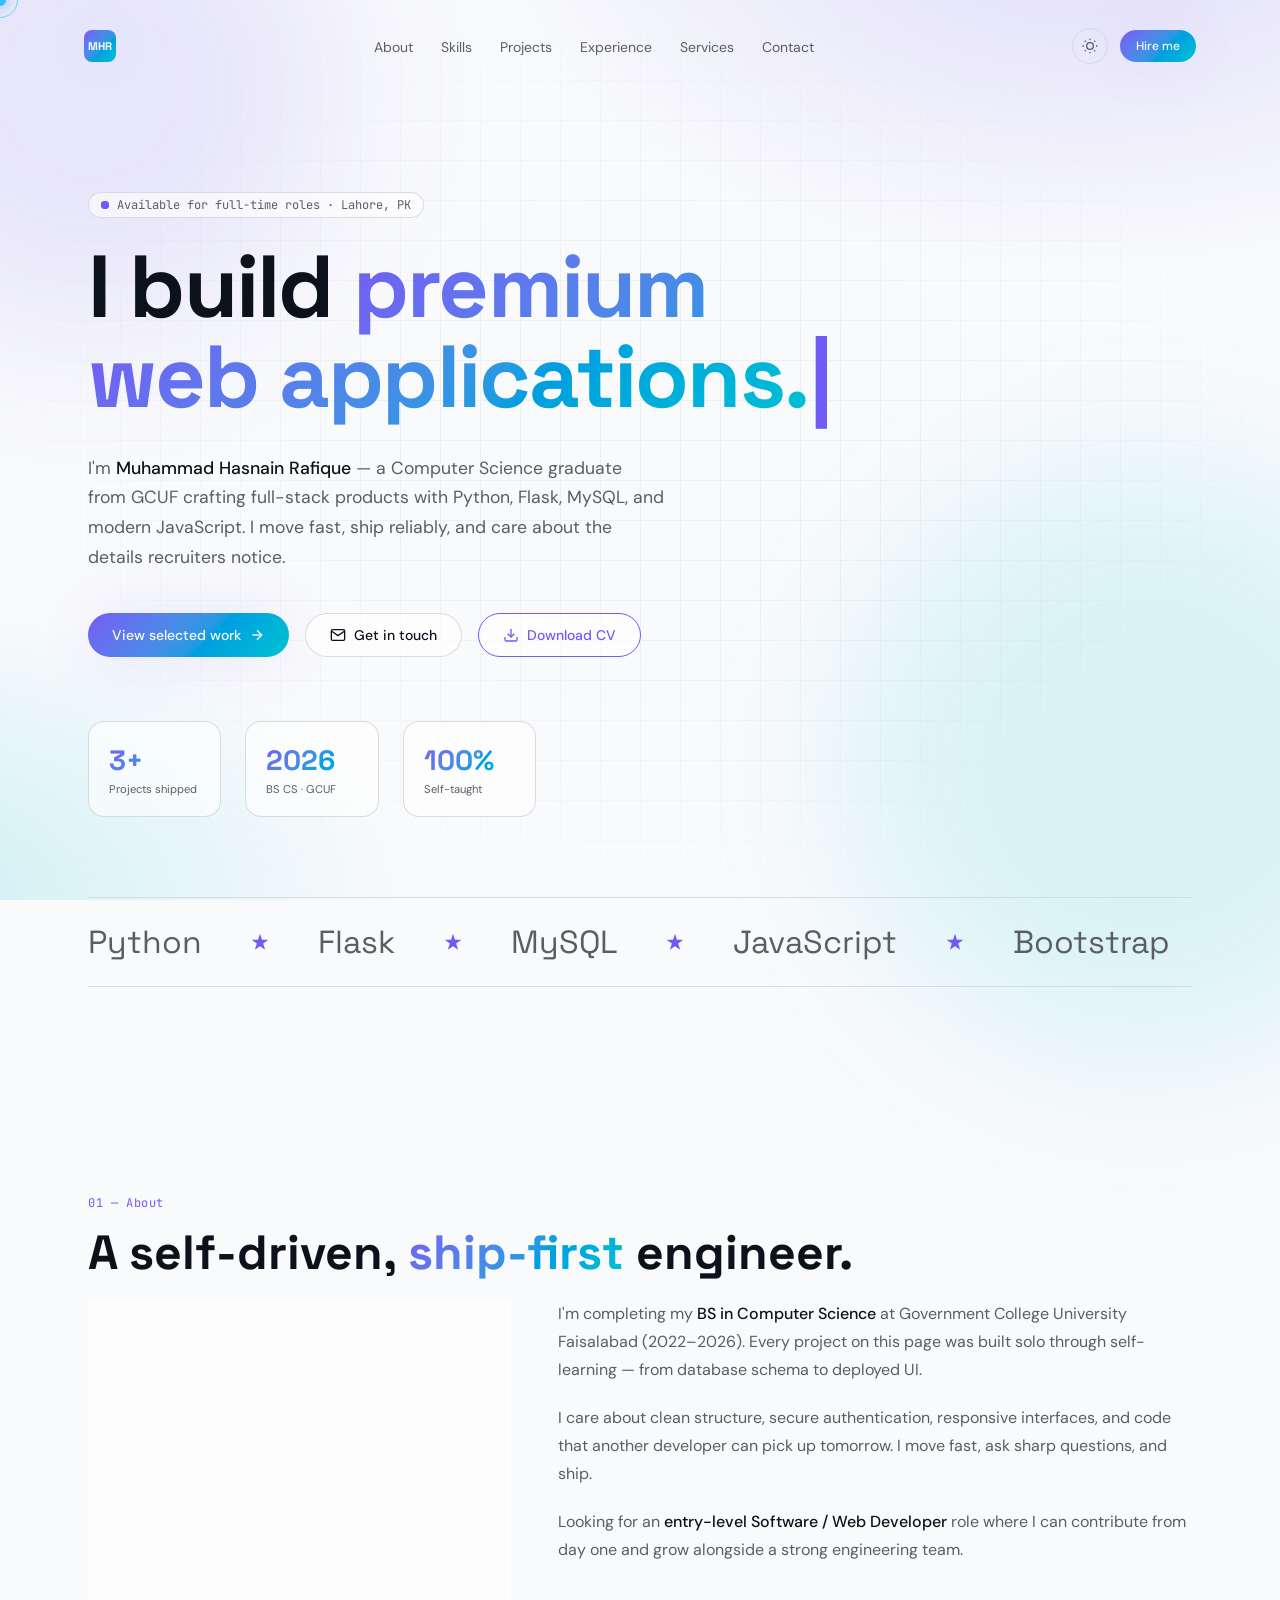
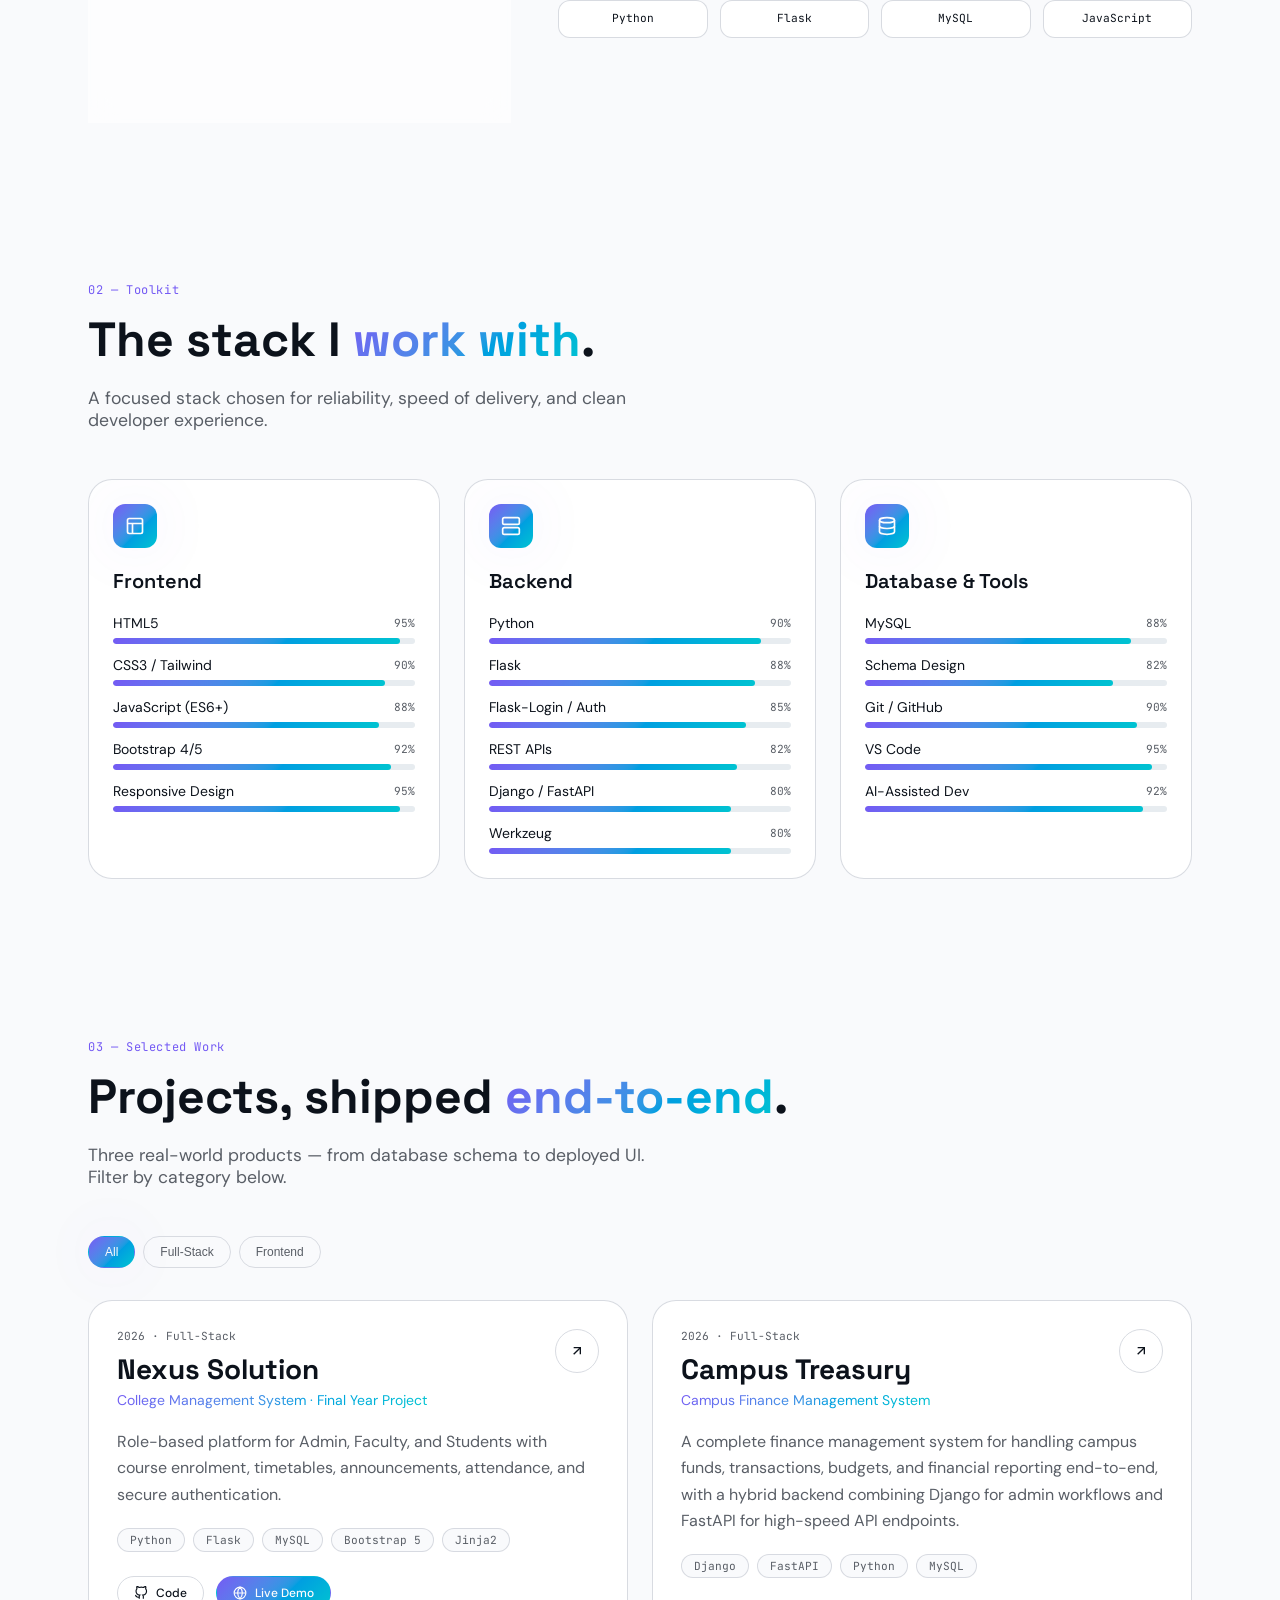
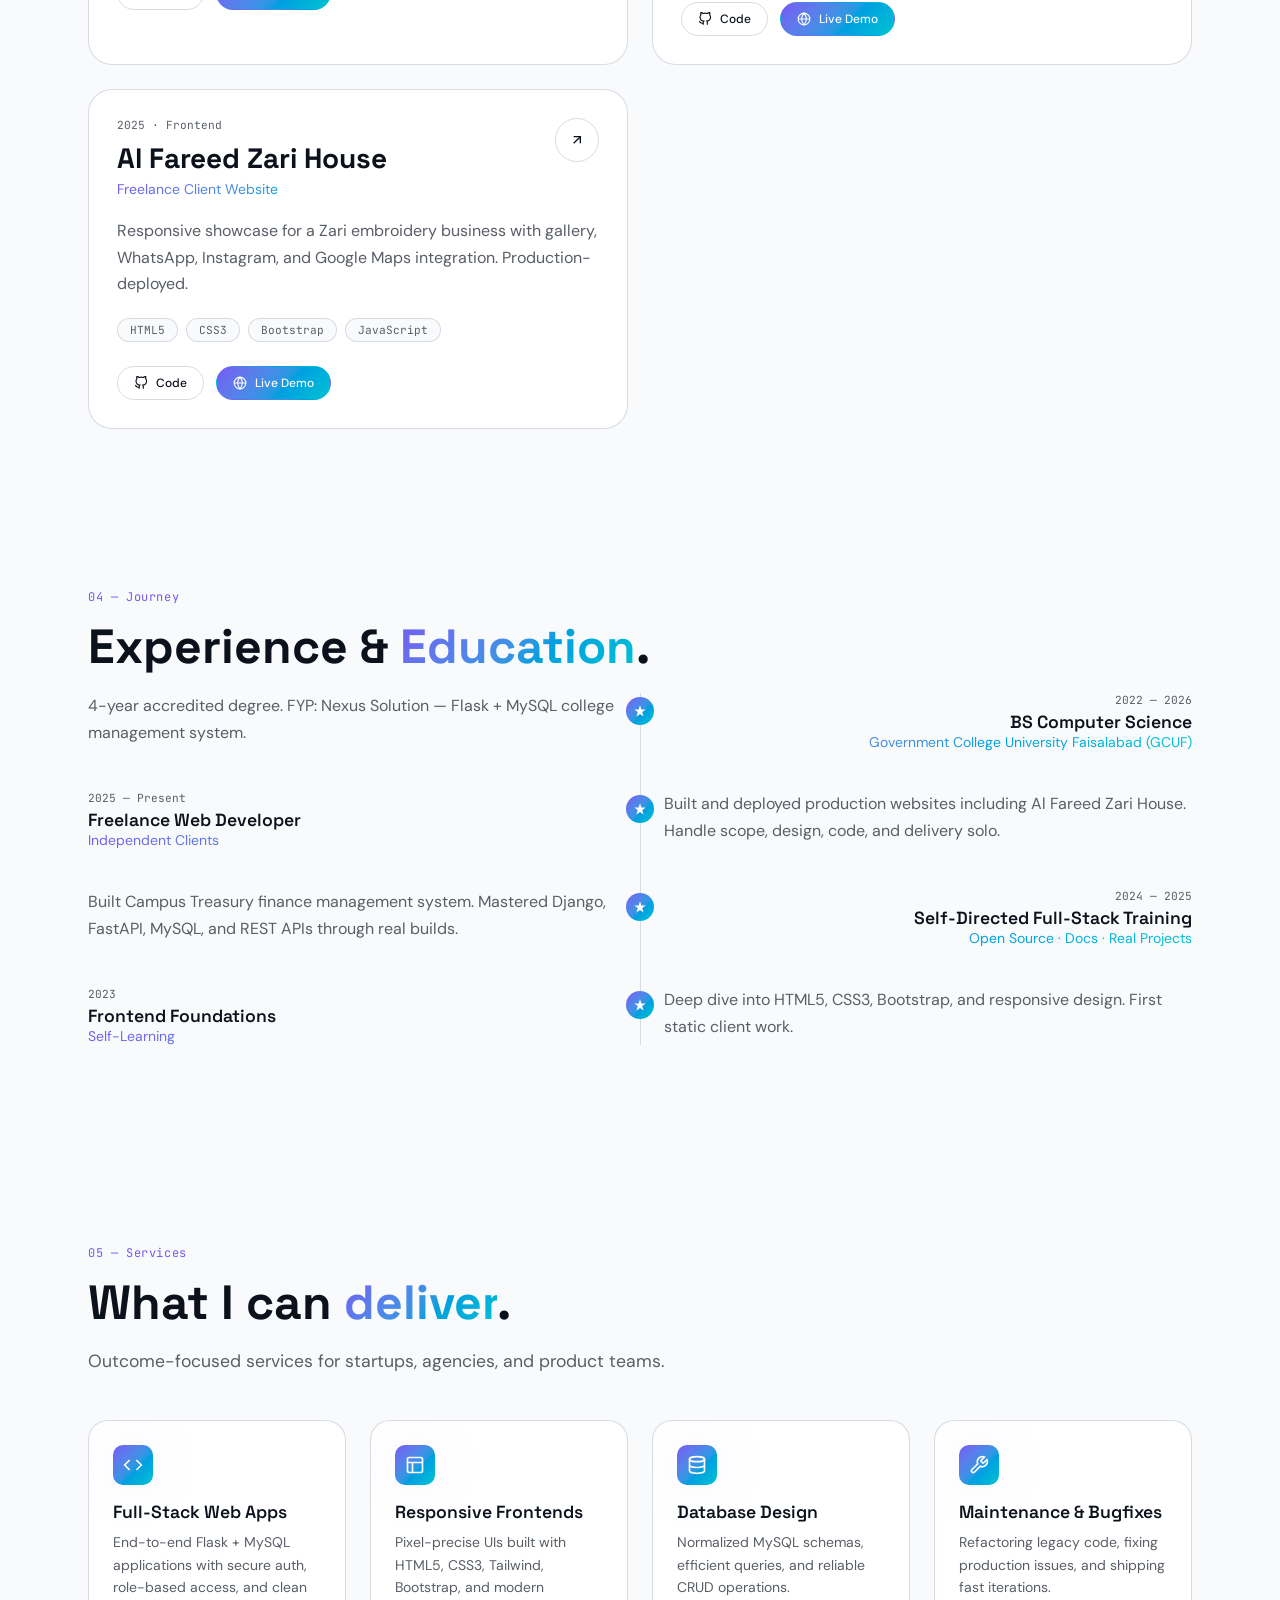
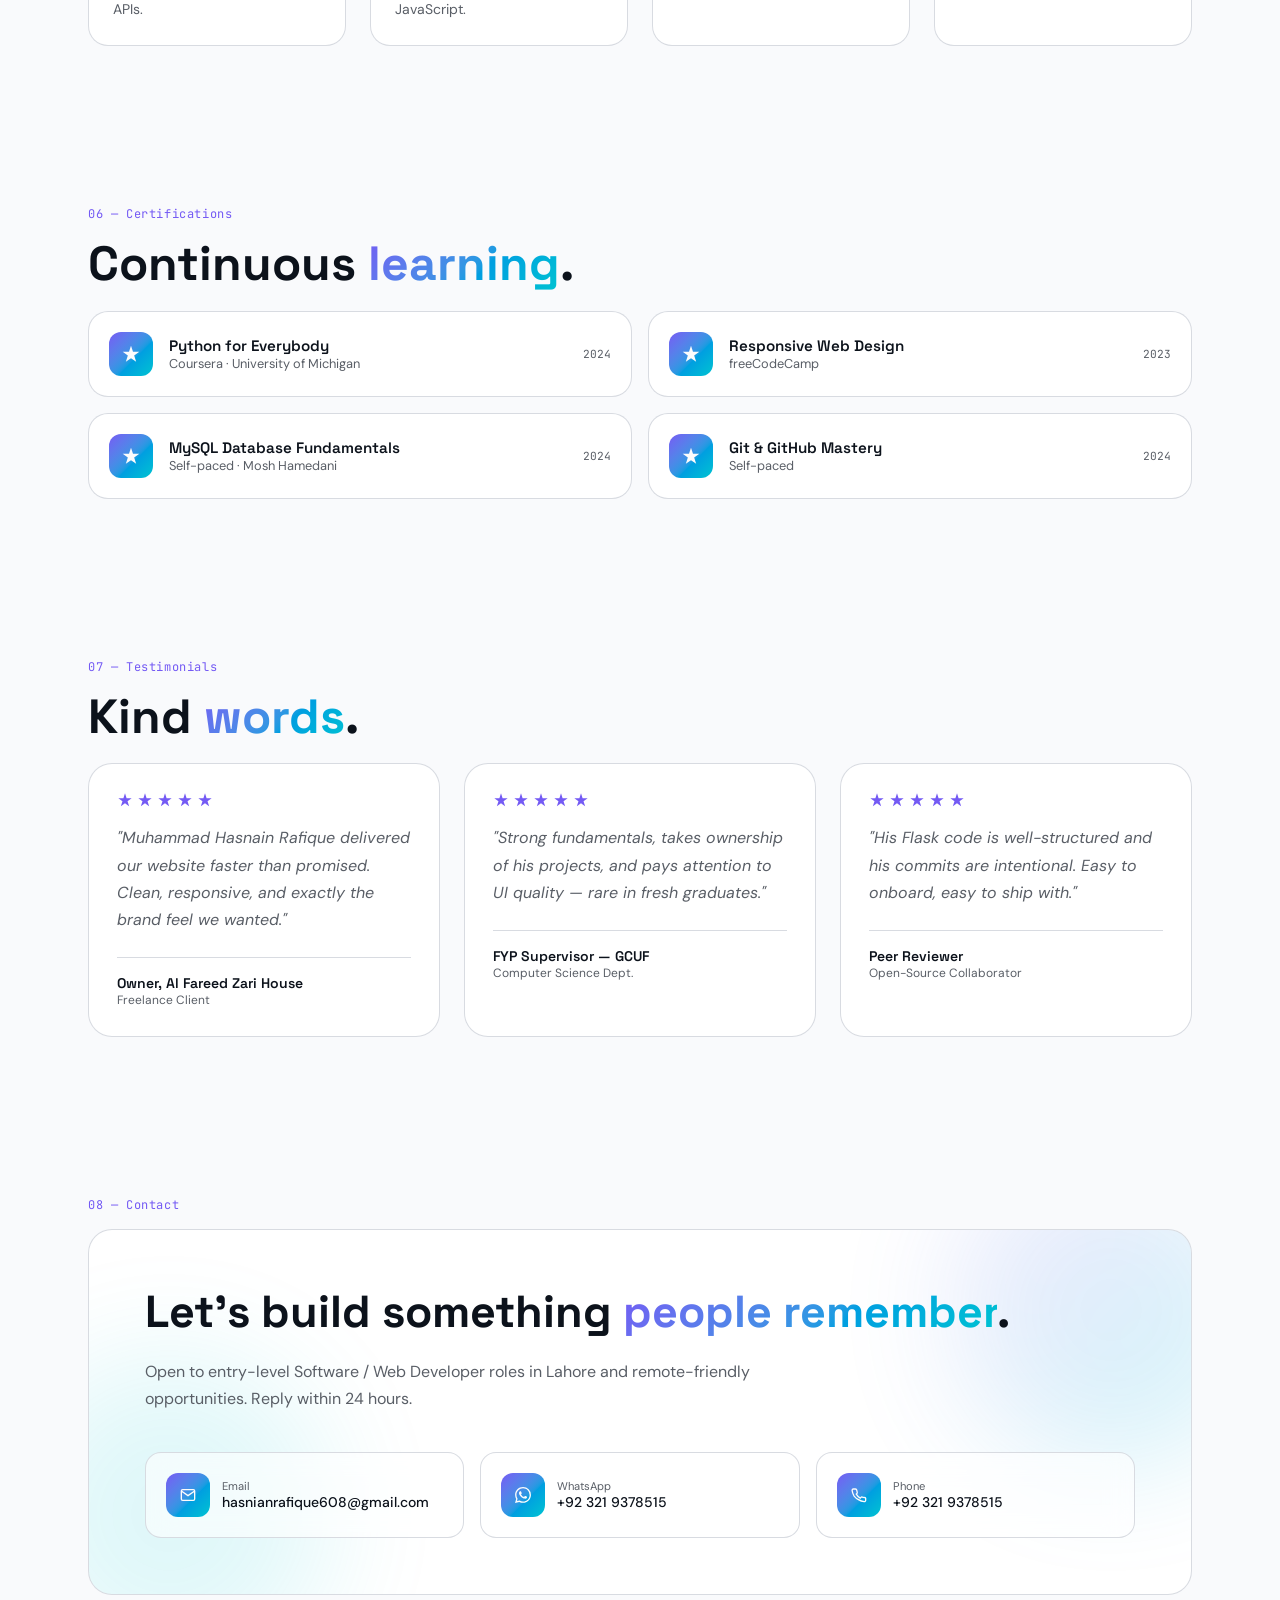
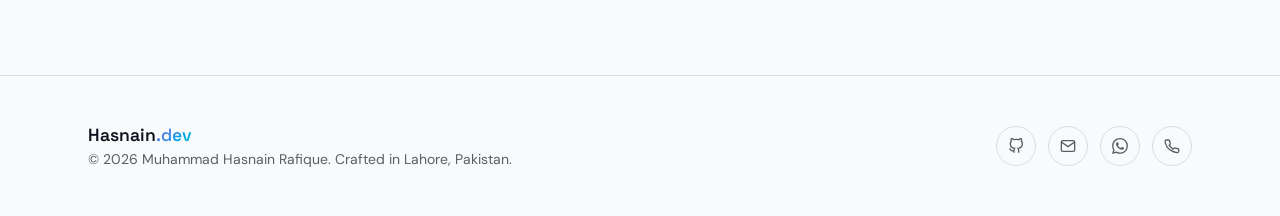
==== commit f3baa826: "feat: add Open Graph and Twitter meta tags for social link previews" ====
--- a/Hasnain-portfolio.html
+++ b/Hasnain-portfolio.html
@@ -722,6 +722,7 @@
           <li><div class="skill-row-head"><span>Flask</span><span class="skill-pct font-mono">88%</span></div><div class="skill-bar-bg"><div class="skill-bar" data-w="88"></div></div></li>
           <li><div class="skill-row-head"><span>Flask-Login / Auth</span><span class="skill-pct font-mono">85%</span></div><div class="skill-bar-bg"><div class="skill-bar" data-w="85"></div></div></li>
           <li><div class="skill-row-head"><span>REST APIs</span><span class="skill-pct font-mono">82%</span></div><div class="skill-bar-bg"><div class="skill-bar" data-w="82"></div></div></li>
+          <li><div class="skill-row-head"><span>Django / FastAPI</span><span class="skill-pct font-mono">80%</span></div><div class="skill-bar-bg"><div class="skill-bar" data-w="80"></div></div></li>
           <li><div class="skill-row-head"><span>Werkzeug</span><span class="skill-pct font-mono">80%</span></div><div class="skill-bar-bg"><div class="skill-bar" data-w="80"></div></div></li>
         </ul>
       </div>
@@ -803,7 +804,7 @@
               <svg width="16" height="16" fill="none" stroke="currentColor" stroke-width="2" viewBox="0 0 24 24"><line x1="7" y1="17" x2="17" y2="7"/><polyline points="7 7 17 7 17 17"/></svg>
             </div>
           </div>
-          <p class="project-desc">Finance management platform for tracking campus funds, transactions, and budgets, with a hybrid backend combining Django and FastAPI for admin workflows and high-speed API endpoints.</p>
+          <p class="project-desc">A complete finance management system for handling campus funds, transactions, budgets, and financial reporting end-to-end, with a hybrid backend combining Django for admin workflows and FastAPI for high-speed API endpoints.</p>
           <div class="project-stack">
             <span class="stack-tag font-mono">Django</span>
             <span class="stack-tag font-mono">FastAPI</span>
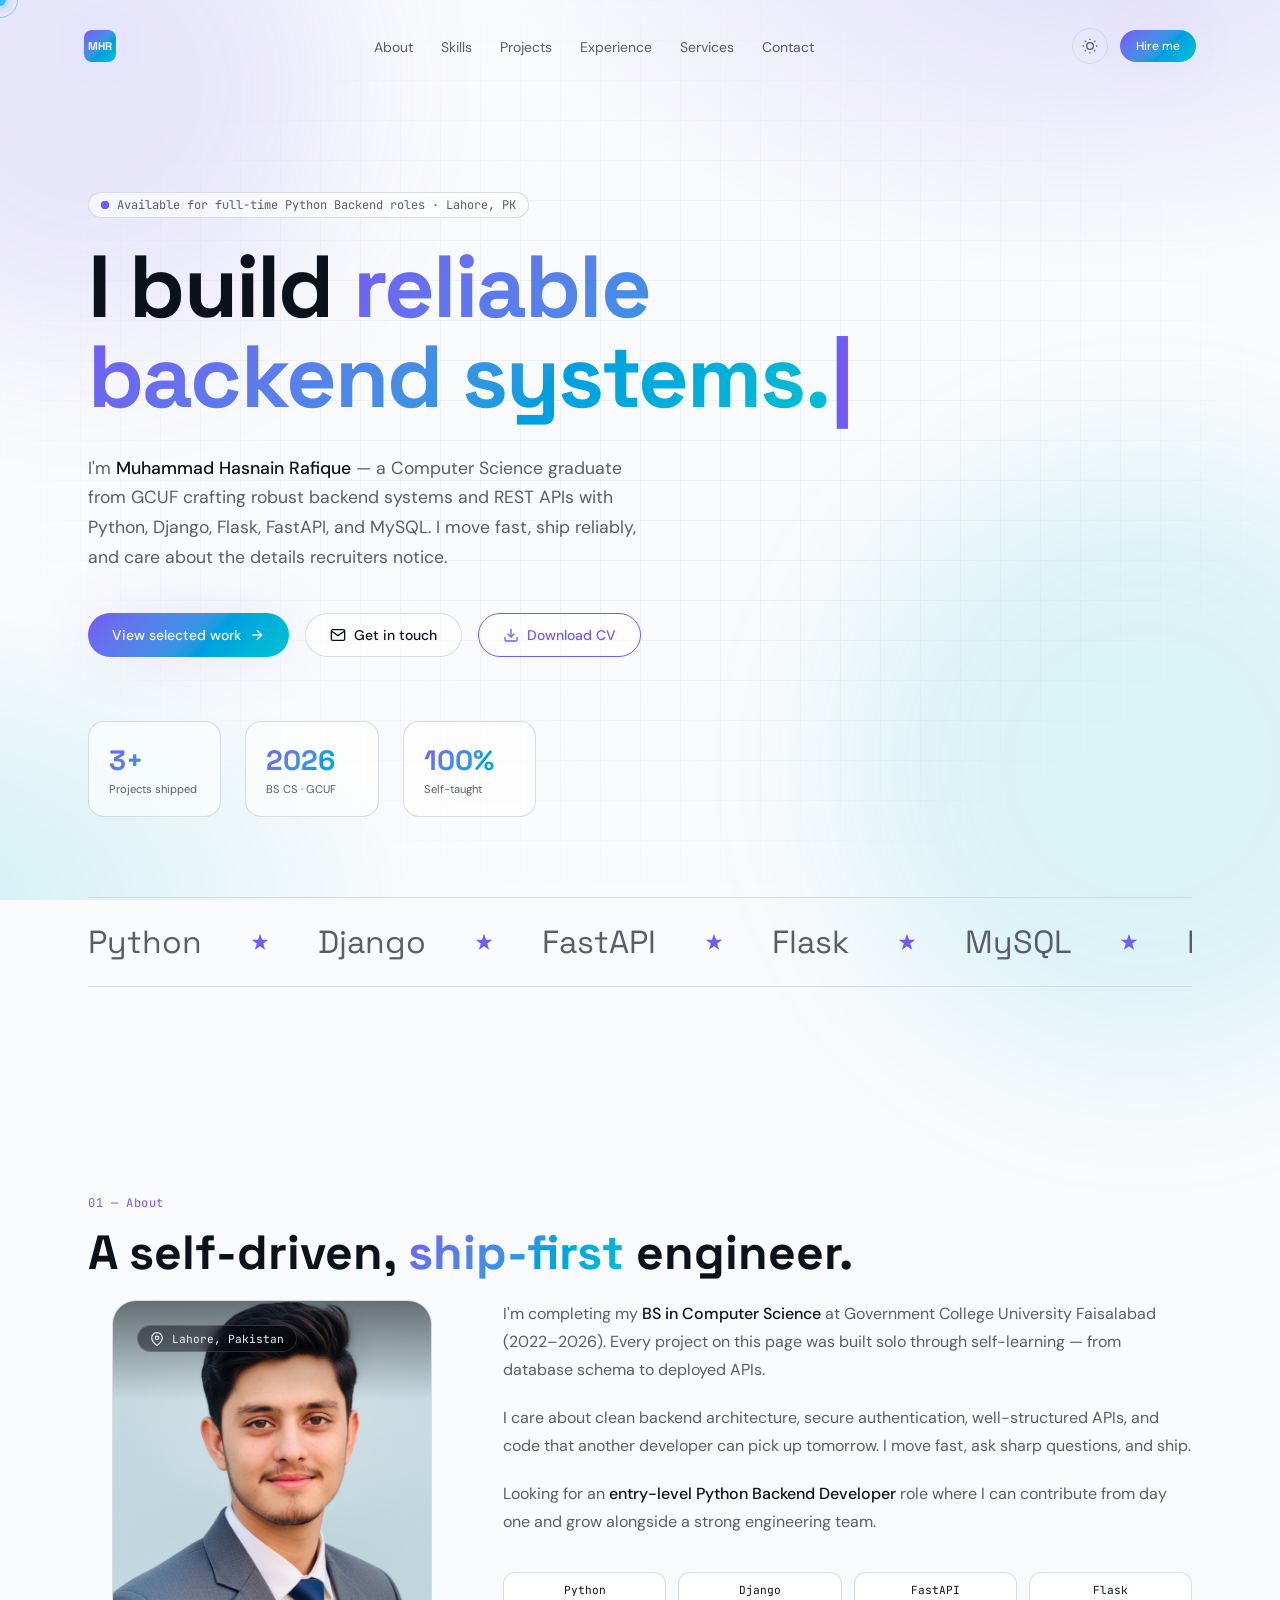
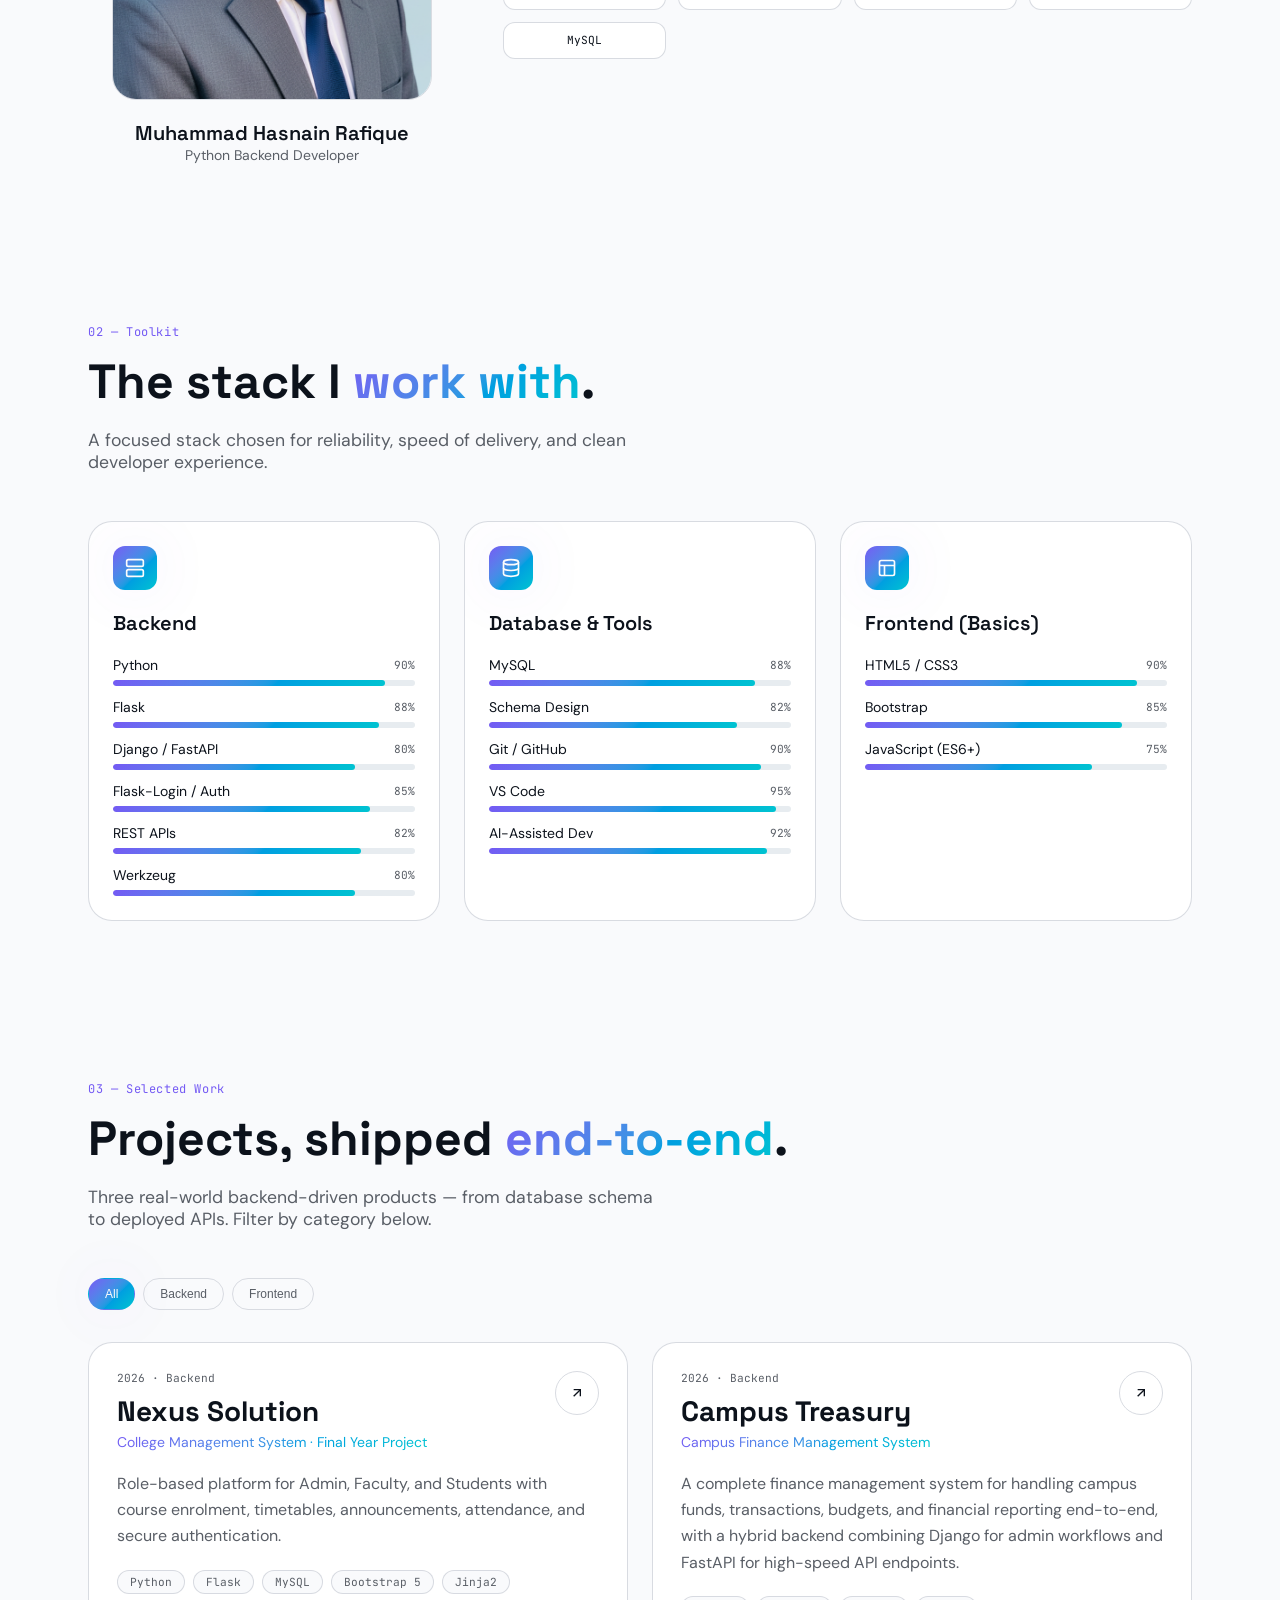
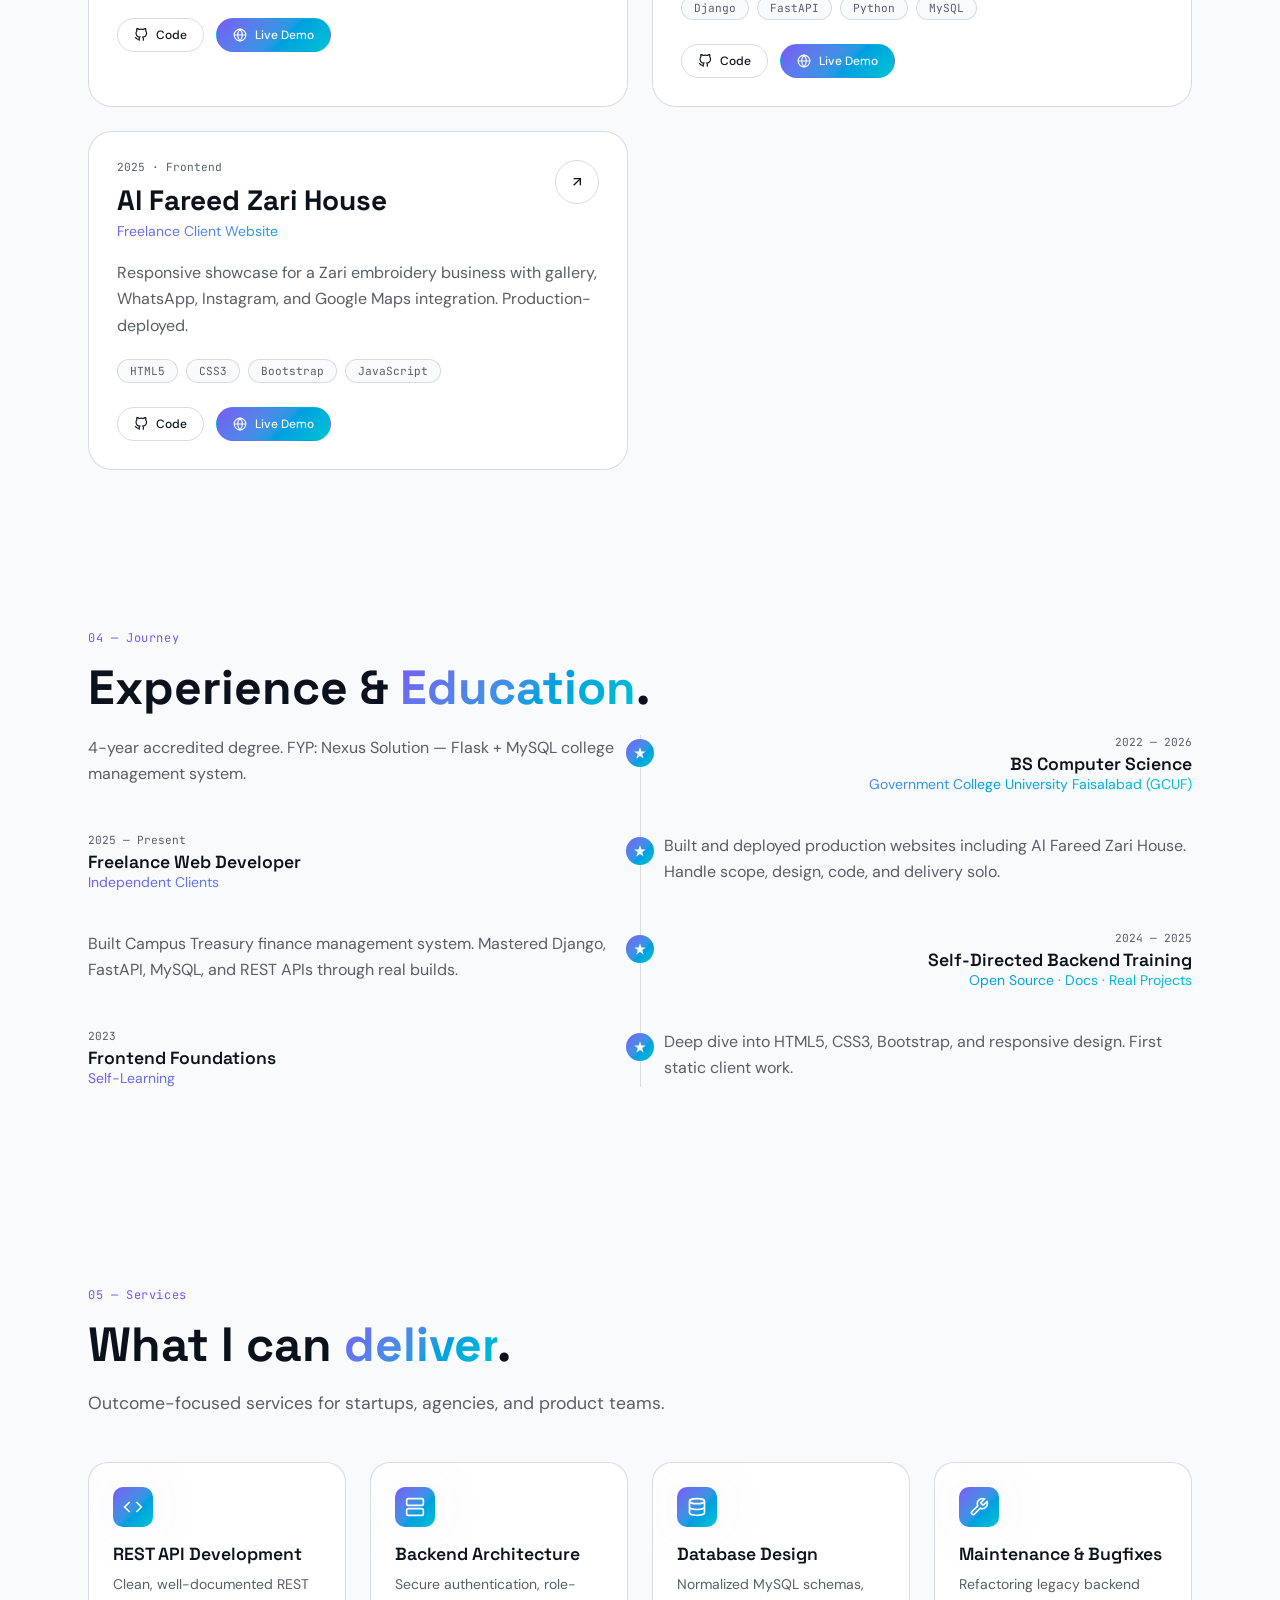
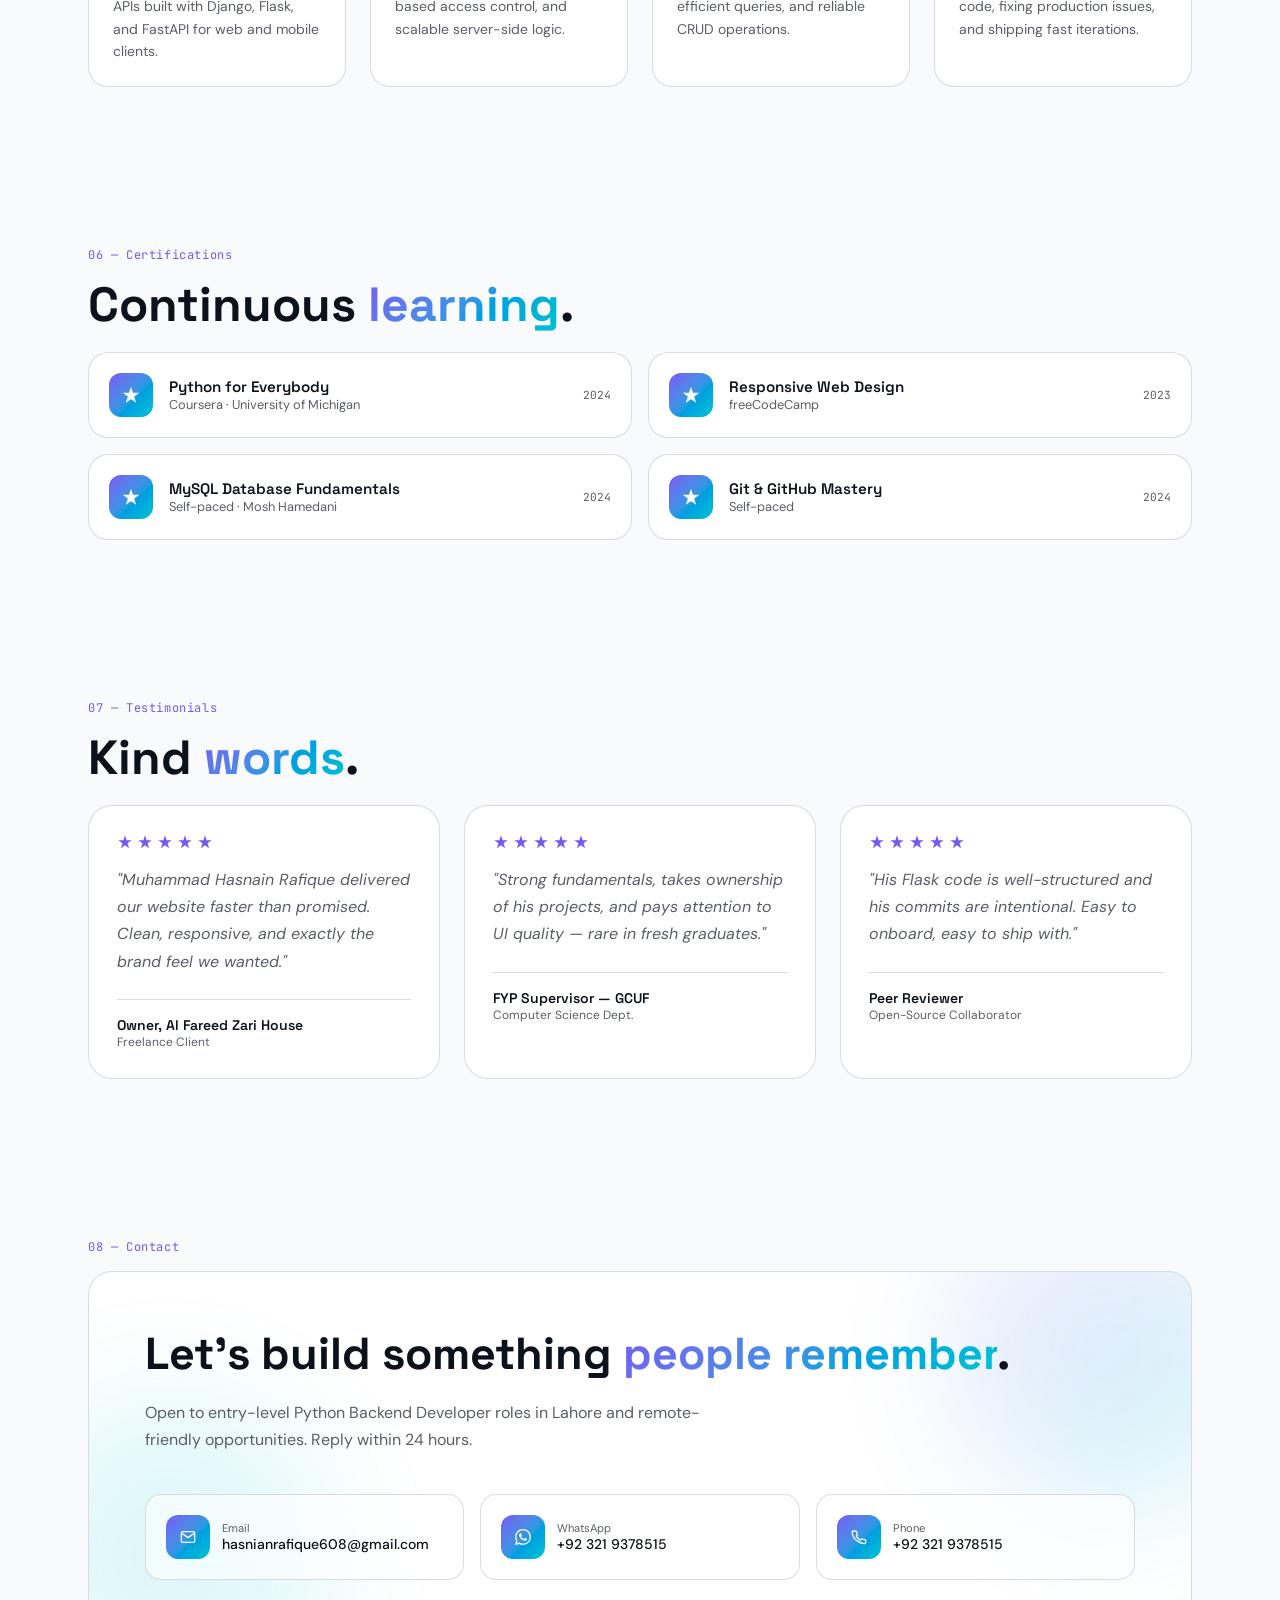
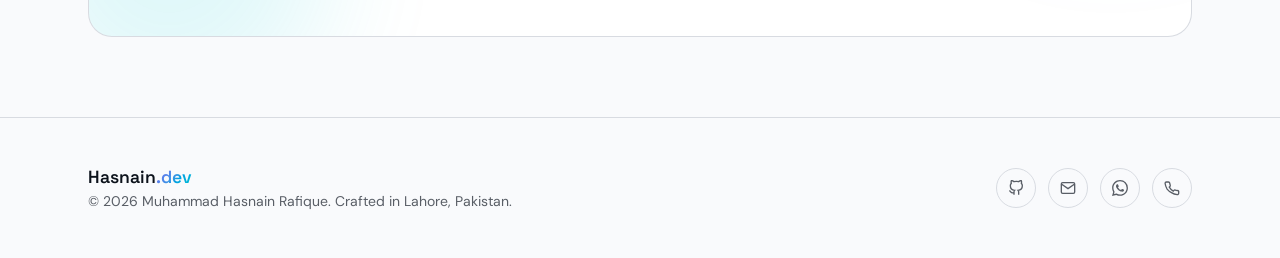
==== commit 56c76435: "new files add" ====
--- a/Hasnain-portfolio.html
+++ b/Hasnain-portfolio.html
@@ -3,15 +3,15 @@
 <head>
 <meta charset="UTF-8" />
 <meta name="viewport" content="width=device-width, initial-scale=1.0" />
-<title>Muhammad Hasnain Rafique — Full-Stack Web Developer & Python Engineer</title>
-<meta name="description" content="Portfolio of Muhammad Hasnain Rafique — Computer Science graduate building premium full-stack apps with Python, Flask, MySQL, and modern JavaScript. Based in Lahore, Pakistan." />
+<title>Muhammad Hasnain Rafique — Python Backend Developer</title>
+<meta name="description" content="Portfolio of Muhammad Hasnain Rafique — Computer Science graduate building robust backend systems and REST APIs with Python, Django, Flask, FastAPI, and MySQL. Based in Lahore, Pakistan." />
 <meta property="og:type" content="website" />
-<meta property="og:title" content="Muhammad Hasnain Rafique — Full-Stack Web Developer & Python Engineer" />
-<meta property="og:description" content="Computer Science graduate building premium full-stack apps with Python, Flask, MySQL, and modern JavaScript. Based in Lahore, Pakistan." />
+<meta property="og:title" content="Muhammad Hasnain Rafique — Python Backend Developer" />
+<meta property="og:description" content="Computer Science graduate building robust backend systems and REST APIs with Python, Django, Flask, FastAPI, and MySQL. Based in Lahore, Pakistan." />
 <meta property="og:url" content="https://hasnain.dev" />
 <meta name="twitter:card" content="summary" />
-<meta name="twitter:title" content="Muhammad Hasnain Rafique — Full-Stack Web Developer & Python Engineer" />
-<meta name="twitter:description" content="Computer Science graduate building premium full-stack apps with Python, Flask, MySQL, and modern JavaScript." />
+<meta name="twitter:title" content="Muhammad Hasnain Rafique — Python Backend Developer" />
+<meta name="twitter:description" content="Computer Science graduate building robust backend systems and REST APIs with Python, Django, Flask, FastAPI, and MySQL." />
 <link rel="preconnect" href="https://fonts.googleapis.com" />
 <link rel="preconnect" href="https://fonts.gstatic.com" crossorigin />
 <link href="https://fonts.googleapis.com/css2?family=Space+Grotesk:wght@400;500;600;700&family=DM+Sans:ital,opsz,wght@0,9..40,300;0,9..40,400;0,9..40,500;1,9..40,400&family=JetBrains+Mono:wght@400;500&display=swap" rel="stylesheet" />
@@ -317,17 +317,29 @@
 
 /* ─── About ─── */
 .about-grid { display: grid; gap: 3rem; }
-@media(min-width:768px){ .about-grid { grid-template-columns: 2fr 3fr; } }
+@media(min-width:768px){ .about-grid { grid-template-columns: 1.6fr 3fr; } }
+.about-card-wrap { max-width: 20rem; margin: 0 auto; }
 .about-card {
   position: relative; border-radius: 1.5rem; border: 1px solid var(--border);
-  background: var(--glass-bg); backdrop-filter: blur(14px); padding: 1.5rem;
-  aspect-ratio: 1; overflow: hidden;
-}
-.about-card::before { content: ""; position: absolute; inset: 0; background: var(--grad-accent); opacity: .08; }
-.about-card-inner { position: relative; height: 100%; display: flex; flex-direction: column; justify-content: space-between; }
-.about-location { display: flex; align-items: center; gap: .5rem; font-family: 'JetBrains Mono', monospace; font-size: .7rem; color: var(--muted-fg); }
-.about-initials { font-family: 'Space Grotesk', sans-serif; font-size: 4rem; font-weight: 700; background: var(--grad-accent); -webkit-background-clip: text; background-clip: text; color: transparent; }
-.about-name { margin-top: .5rem; font-family: 'Space Grotesk', sans-serif; font-size: 1.25rem; font-weight: 600; }
+  overflow: hidden; aspect-ratio: 4/5;
+}
+.about-photo-bg {
+  position: absolute; inset: 0; width: 100%; height: 100%;
+  object-fit: cover; z-index: 0;
+}
+.about-card::before {
+  content: ""; position: absolute; inset: 0; z-index: 1;
+  background: linear-gradient(to bottom, oklch(0.1 0.02 260 / 0.5) 0%, transparent 25%);
+}
+.about-card-inner { position: relative; z-index: 2; height: 100%; padding: 1.5rem; }
+.about-location {
+  display: inline-flex; align-items: center; gap: .5rem; width: fit-content;
+  font-family: 'JetBrains Mono', monospace; font-size: .7rem; color: oklch(0.97 0 0);
+  background: oklch(0.1 0.02 260 / 0.45); backdrop-filter: blur(6px);
+  border: 1px solid oklch(1 0 0 / 0.15); border-radius: 9999px; padding: .35rem .75rem;
+}
+.about-caption { margin-top: 1.25rem; text-align: center; }
+.about-name { font-family: 'Space Grotesk', sans-serif; font-size: 1.25rem; font-weight: 600; color: var(--fg); }
 .about-role { font-size: .875rem; color: var(--muted-fg); }
 .about-text { display: flex; flex-direction: column; gap: 1.25rem; color: var(--muted-fg); font-size: 1rem; line-height: 1.75; }
 .about-text strong { color: var(--fg); font-weight: 500; }
@@ -607,15 +619,15 @@
   <div class="container">
     <div class="hero-badge">
       <span class="pulse-dot"></span>
-      Available for full-time roles · Lahore, PK
+      Available for full-time Python Backend roles · Lahore, PK
     </div>
     <h1 class="hero-h1 font-display">
-      I build <span class="accent-animated anim-gradient-pan">premium</span><br>
+      I build <span class="accent-animated anim-gradient-pan">reliable</span><br>
       <span id="typewriter" class="caret" style="background:var(--grad-accent);-webkit-background-clip:text;background-clip:text;color:transparent"></span>
     </h1>
     <p class="hero-sub">
       I'm <strong>Muhammad Hasnain Rafique</strong> — a Computer Science graduate from GCUF crafting
-      full-stack products with Python, Flask, MySQL, and modern JavaScript. I move fast, ship reliably, and care
+      robust backend systems and REST APIs with Python, Django, Flask, FastAPI, and MySQL. I move fast, ship reliably, and care
       about the details recruiters notice.
     </p>
     <div class="hero-btns">
@@ -659,29 +671,32 @@
     <h2 class="section-title font-display">A self-driven, <span class="text-accent">ship-first</span> engineer.</h2>
     <div class="about-grid">
       <div class="reveal-left">
-        <div class="about-card">
-          <div class="about-card-inner">
-            <div class="about-location">
-              <svg width="14" height="14" fill="none" stroke="currentColor" stroke-width="2" viewBox="0 0 24 24"><path d="M21 10c0 7-9 13-9 13s-9-6-9-13a9 9 0 0 1 18 0z"/><circle cx="12" cy="10" r="3"/></svg>
-              Lahore, Pakistan
+        <div class="about-card-wrap">
+          <div class="about-card">
+            <img src="profile.jpg" alt="Muhammad Hasnain Rafique" class="about-photo-bg" />
+            <div class="about-card-inner">
+              <div class="about-location">
+                <svg width="14" height="14" fill="none" stroke="currentColor" stroke-width="2" viewBox="0 0 24 24"><path d="M21 10c0 7-9 13-9 13s-9-6-9-13a9 9 0 0 1 18 0z"/><circle cx="12" cy="10" r="3"/></svg>
+                Lahore, Pakistan
+              </div>
             </div>
-            <div>
-              <div class="about-initials">MHR</div>
-              <p class="about-name font-display">Muhammad Hasnain Rafique</p>
-              <p class="about-role">Full-Stack Developer</p>
-            </div>
+          </div>
+          <div class="about-caption">
+            <p class="about-name font-display">Muhammad Hasnain Rafique</p>
+            <p class="about-role">Python Backend Developer</p>
           </div>
         </div>
       </div>
       <div class="reveal-right about-text">
-        <p>I'm completing my <strong>BS in Computer Science</strong> at Government College University Faisalabad (2022–2026). Every project on this page was built solo through self-learning — from database schema to deployed UI.</p>
-        <p>I care about clean structure, secure authentication, responsive interfaces, and code that another developer can pick up tomorrow. I move fast, ask sharp questions, and ship.</p>
-        <p>Looking for an <strong>entry-level Software / Web Developer</strong> role where I can contribute from day one and grow alongside a strong engineering team.</p>
+        <p>I'm completing my <strong>BS in Computer Science</strong> at Government College University Faisalabad (2022–2026). Every project on this page was built solo through self-learning — from database schema to deployed APIs.</p>
+        <p>I care about clean backend architecture, secure authentication, well-structured APIs, and code that another developer can pick up tomorrow. I move fast, ask sharp questions, and ship.</p>
+        <p>Looking for an <strong>entry-level Python Backend Developer</strong> role where I can contribute from day one and grow alongside a strong engineering team.</p>
         <div class="tech-pills">
           <div class="tech-pill font-mono">Python</div>
+          <div class="tech-pill font-mono">Django</div>
+          <div class="tech-pill font-mono">FastAPI</div>
           <div class="tech-pill font-mono">Flask</div>
           <div class="tech-pill font-mono">MySQL</div>
-          <div class="tech-pill font-mono">JavaScript</div>
         </div>
       </div>
     </div>
@@ -695,23 +710,8 @@
     <h2 class="section-title font-display">The stack I <span class="text-accent">work with</span>.</h2>
     <p class="section-desc">A focused stack chosen for reliability, speed of delivery, and clean developer experience.</p>
     <div class="skills-grid">
-      <!-- Frontend -->
+      <!-- Backend -->
       <div class="skill-card reveal">
-        <div class="skill-card-glow"></div>
-        <div class="skill-icon">
-          <svg width="20" height="20" fill="none" stroke="currentColor" stroke-width="2" viewBox="0 0 24 24"><rect x="3" y="3" width="18" height="18" rx="2" ry="2"/><line x1="3" y1="9" x2="21" y2="9"/><line x1="9" y1="21" x2="9" y2="9"/></svg>
-        </div>
-        <h3 class="skill-cat font-display">Frontend</h3>
-        <ul class="skill-list">
-          <li><div class="skill-row-head"><span>HTML5</span><span class="skill-pct font-mono">95%</span></div><div class="skill-bar-bg"><div class="skill-bar" data-w="95"></div></div></li>
-          <li><div class="skill-row-head"><span>CSS3 / Tailwind</span><span class="skill-pct font-mono">90%</span></div><div class="skill-bar-bg"><div class="skill-bar" data-w="90"></div></div></li>
-          <li><div class="skill-row-head"><span>JavaScript (ES6+)</span><span class="skill-pct font-mono">88%</span></div><div class="skill-bar-bg"><div class="skill-bar" data-w="88"></div></div></li>
-          <li><div class="skill-row-head"><span>Bootstrap 4/5</span><span class="skill-pct font-mono">92%</span></div><div class="skill-bar-bg"><div class="skill-bar" data-w="92"></div></div></li>
-          <li><div class="skill-row-head"><span>Responsive Design</span><span class="skill-pct font-mono">95%</span></div><div class="skill-bar-bg"><div class="skill-bar" data-w="95"></div></div></li>
-        </ul>
-      </div>
-      <!-- Backend -->
-      <div class="skill-card reveal" style="transition-delay:.08s">
         <div class="skill-card-glow"></div>
         <div class="skill-icon">
           <svg width="20" height="20" fill="none" stroke="currentColor" stroke-width="2" viewBox="0 0 24 24"><rect x="2" y="2" width="20" height="8" rx="2" ry="2"/><rect x="2" y="14" width="20" height="8" rx="2" ry="2"/><line x1="6" y1="6" x2="6.01" y2="6"/><line x1="6" y1="18" x2="6.01" y2="18"/></svg>
@@ -720,14 +720,14 @@
         <ul class="skill-list">
           <li><div class="skill-row-head"><span>Python</span><span class="skill-pct font-mono">90%</span></div><div class="skill-bar-bg"><div class="skill-bar" data-w="90"></div></div></li>
           <li><div class="skill-row-head"><span>Flask</span><span class="skill-pct font-mono">88%</span></div><div class="skill-bar-bg"><div class="skill-bar" data-w="88"></div></div></li>
+          <li><div class="skill-row-head"><span>Django / FastAPI</span><span class="skill-pct font-mono">80%</span></div><div class="skill-bar-bg"><div class="skill-bar" data-w="80"></div></div></li>
           <li><div class="skill-row-head"><span>Flask-Login / Auth</span><span class="skill-pct font-mono">85%</span></div><div class="skill-bar-bg"><div class="skill-bar" data-w="85"></div></div></li>
           <li><div class="skill-row-head"><span>REST APIs</span><span class="skill-pct font-mono">82%</span></div><div class="skill-bar-bg"><div class="skill-bar" data-w="82"></div></div></li>
-          <li><div class="skill-row-head"><span>Django / FastAPI</span><span class="skill-pct font-mono">80%</span></div><div class="skill-bar-bg"><div class="skill-bar" data-w="80"></div></div></li>
           <li><div class="skill-row-head"><span>Werkzeug</span><span class="skill-pct font-mono">80%</span></div><div class="skill-bar-bg"><div class="skill-bar" data-w="80"></div></div></li>
         </ul>
       </div>
       <!-- DB & Tools -->
-      <div class="skill-card reveal" style="transition-delay:.16s">
+      <div class="skill-card reveal" style="transition-delay:.08s">
         <div class="skill-card-glow"></div>
         <div class="skill-icon">
           <svg width="20" height="20" fill="none" stroke="currentColor" stroke-width="2" viewBox="0 0 24 24"><ellipse cx="12" cy="5" rx="9" ry="3"/><path d="M21 12c0 1.66-4 3-9 3s-9-1.34-9-3"/><path d="M3 5v14c0 1.66 4 3 9 3s9-1.34 9-3V5"/></svg>
@@ -741,6 +741,19 @@
           <li><div class="skill-row-head"><span>AI-Assisted Dev</span><span class="skill-pct font-mono">92%</span></div><div class="skill-bar-bg"><div class="skill-bar" data-w="92"></div></div></li>
         </ul>
       </div>
+      <!-- Frontend (basic) -->
+      <div class="skill-card reveal" style="transition-delay:.16s">
+        <div class="skill-card-glow"></div>
+        <div class="skill-icon">
+          <svg width="20" height="20" fill="none" stroke="currentColor" stroke-width="2" viewBox="0 0 24 24"><rect x="3" y="3" width="18" height="18" rx="2" ry="2"/><line x1="3" y1="9" x2="21" y2="9"/><line x1="9" y1="21" x2="9" y2="9"/></svg>
+        </div>
+        <h3 class="skill-cat font-display">Frontend (Basics)</h3>
+        <ul class="skill-list">
+          <li><div class="skill-row-head"><span>HTML5 / CSS3</span><span class="skill-pct font-mono">90%</span></div><div class="skill-bar-bg"><div class="skill-bar" data-w="90"></div></div></li>
+          <li><div class="skill-row-head"><span>Bootstrap</span><span class="skill-pct font-mono">85%</span></div><div class="skill-bar-bg"><div class="skill-bar" data-w="85"></div></div></li>
+          <li><div class="skill-row-head"><span>JavaScript (ES6+)</span><span class="skill-pct font-mono">75%</span></div><div class="skill-bar-bg"><div class="skill-bar" data-w="75"></div></div></li>
+        </ul>
+      </div>
     </div>
   </div>
 </section>
@@ -750,19 +763,19 @@
   <div class="container">
     <p class="section-eyebrow font-mono">03 — Selected Work</p>
     <h2 class="section-title font-display">Projects, shipped <span class="text-accent">end-to-end</span>.</h2>
-    <p class="section-desc">Three real-world products — from database schema to deployed UI. Filter by category below.</p>
+    <p class="section-desc">Three real-world backend-driven products — from database schema to deployed APIs. Filter by category below.</p>
     <div class="filter-btns">
       <button class="filter-btn active" data-filter="All">All</button>
-      <button class="filter-btn" data-filter="Full-Stack">Full-Stack</button>
+      <button class="filter-btn" data-filter="Backend">Backend</button>
       <button class="filter-btn" data-filter="Frontend">Frontend</button>
     </div>
     <div class="projects-grid" id="projects-grid">
-      <div class="project-card reveal" data-category="Full-Stack">
+      <div class="project-card reveal" data-category="Backend">
         <div class="project-card-glow"></div>
         <div class="project-card-body">
           <div class="project-head">
             <div>
-              <div class="project-meta font-mono">2026 · Full-Stack</div>
+              <div class="project-meta font-mono">2026 · Backend</div>
               <h3 class="project-name font-display">Nexus Solution</h3>
               <p class="project-tag">College Management System · Final Year Project</p>
             </div>
@@ -791,12 +804,12 @@
         </div>
       </div>
 
-      <div class="project-card reveal" data-category="Full-Stack" style="transition-delay:.08s">
+      <div class="project-card reveal" data-category="Backend" style="transition-delay:.08s">
         <div class="project-card-glow"></div>
         <div class="project-card-body">
           <div class="project-head">
             <div>
-              <div class="project-meta font-mono">2026 · Full-Stack</div>
+              <div class="project-meta font-mono">2026 · Backend</div>
               <h3 class="project-name font-display">Campus Treasury</h3>
               <p class="project-tag">Campus Finance Management System</p>
             </div>
@@ -895,7 +908,7 @@
         </div>
         <div class="timeline-info">
           <div class="timeline-date font-mono">2024 — 2025</div>
-          <h3 class="timeline-title font-display">Self-Directed Full-Stack Training</h3>
+          <h3 class="timeline-title font-display">Self-Directed Backend Training</h3>
           <p class="timeline-org">Open Source · Docs · Real Projects</p>
         </div>
         <div class="timeline-desc">Built Campus Treasury finance management system. Mastered Django, FastAPI, MySQL, and REST APIs through real builds.</div>
@@ -926,15 +939,15 @@
         <div class="service-icon">
           <svg width="20" height="20" fill="none" stroke="currentColor" stroke-width="2" viewBox="0 0 24 24"><polyline points="16 18 22 12 16 6"/><polyline points="8 6 2 12 8 18"/></svg>
         </div>
-        <h3 class="service-title font-display">Full-Stack Web Apps</h3>
-        <p class="service-desc">End-to-end Flask + MySQL applications with secure auth, role-based access, and clean APIs.</p>
+        <h3 class="service-title font-display">REST API Development</h3>
+        <p class="service-desc">Clean, well-documented REST APIs built with Django, Flask, and FastAPI for web and mobile clients.</p>
       </div>
       <div class="service-card reveal" style="transition-delay:.07s">
         <div class="service-icon">
-          <svg width="20" height="20" fill="none" stroke="currentColor" stroke-width="2" viewBox="0 0 24 24"><rect x="3" y="3" width="18" height="18" rx="2" ry="2"/><line x1="3" y1="9" x2="21" y2="9"/><line x1="9" y1="21" x2="9" y2="9"/></svg>
-        </div>
-        <h3 class="service-title font-display">Responsive Frontends</h3>
-        <p class="service-desc">Pixel-precise UIs built with HTML5, CSS3, Tailwind, Bootstrap, and modern JavaScript.</p>
+          <svg width="20" height="20" fill="none" stroke="currentColor" stroke-width="2" viewBox="0 0 24 24"><rect x="2" y="2" width="20" height="8" rx="2" ry="2"/><rect x="2" y="14" width="20" height="8" rx="2" ry="2"/><line x1="6" y1="6" x2="6.01" y2="6"/><line x1="6" y1="18" x2="6.01" y2="18"/></svg>
+        </div>
+        <h3 class="service-title font-display">Backend Architecture</h3>
+        <p class="service-desc">Secure authentication, role-based access control, and scalable server-side logic.</p>
       </div>
       <div class="service-card reveal" style="transition-delay:.14s">
         <div class="service-icon">
@@ -948,7 +961,7 @@
           <svg width="20" height="20" fill="none" stroke="currentColor" stroke-width="2" viewBox="0 0 24 24"><path d="M14.7 6.3a1 1 0 0 0 0 1.4l1.6 1.6a1 1 0 0 0 1.4 0l3.77-3.77a6 6 0 0 1-7.94 7.94l-6.91 6.91a2.12 2.12 0 0 1-3-3l6.91-6.91a6 6 0 0 1 7.94-7.94l-3.76 3.76z"/></svg>
         </div>
         <h3 class="service-title font-display">Maintenance & Bugfixes</h3>
-        <p class="service-desc">Refactoring legacy code, fixing production issues, and shipping fast iterations.</p>
+        <p class="service-desc">Refactoring legacy backend code, fixing production issues, and shipping fast iterations.</p>
       </div>
     </div>
   </div>
@@ -1066,7 +1079,7 @@
       <div class="contact-inner">
         <div>
           <h2 class="contact-h2 font-display">Let's build something <span class="text-accent">people remember</span>.</h2>
-          <p class="contact-sub">Open to entry-level Software / Web Developer roles in Lahore and remote-friendly opportunities. Reply within 24 hours.</p>
+          <p class="contact-sub">Open to entry-level Python Backend Developer roles in Lahore and remote-friendly opportunities. Reply within 24 hours.</p>
           <div class="contact-links">
             <a href="mailto:hasnianrafique608@gmail.com" class="contact-link">
               <div class="contact-link-icon"><svg width="16" height="16" fill="none" stroke="currentColor" stroke-width="2" viewBox="0 0 24 24"><path d="M4 4h16c1.1 0 2 .9 2 2v12c0 1.1-.9 2-2 2H4c-1.1 0-2-.9-2-2V6c0-1.1.9-2 2-2z"/><polyline points="22,6 12,13 2,6"/></svg></div>
@@ -1123,7 +1136,7 @@
 
 <script>
 // ─── Marquee (generated, not hardcoded twice) ───
-const MARQUEE_SKILLS = ['Python','Flask','MySQL','JavaScript','Bootstrap','REST APIs','IoT','Tailwind'];
+const MARQUEE_SKILLS = ['Python','Django','FastAPI','Flask','MySQL','REST APIs','Werkzeug','Git'];
 const sparkSvg = '<span class="marquee-spark"><svg width="20" height="20" fill="currentColor" viewBox="0 0 24 24"><path d="M12 2l2.4 7.4H22l-6.2 4.5 2.4 7.4L12 17 5.8 21.3l2.4-7.4L2 9.4h7.6z"/></svg></span>';
 function buildMarqueeGroup() {
   const group = document.createElement('div');
@@ -1219,7 +1232,7 @@
 
 // ─── Typewriter ───
 const typeEl = document.getElementById('typewriter');
-const words = ['web applications.', 'Flask + MySQL apps.', 'IoT dashboards.', 'responsive frontends.'];
+const words = ['backend systems.', 'Django + FastAPI APIs.', 'Flask + MySQL services.', 'scalable REST APIs.'];
 let wIdx = 0, cIdx = 0, deleting = false;
 function type() {
   const word = words[wIdx % words.length];
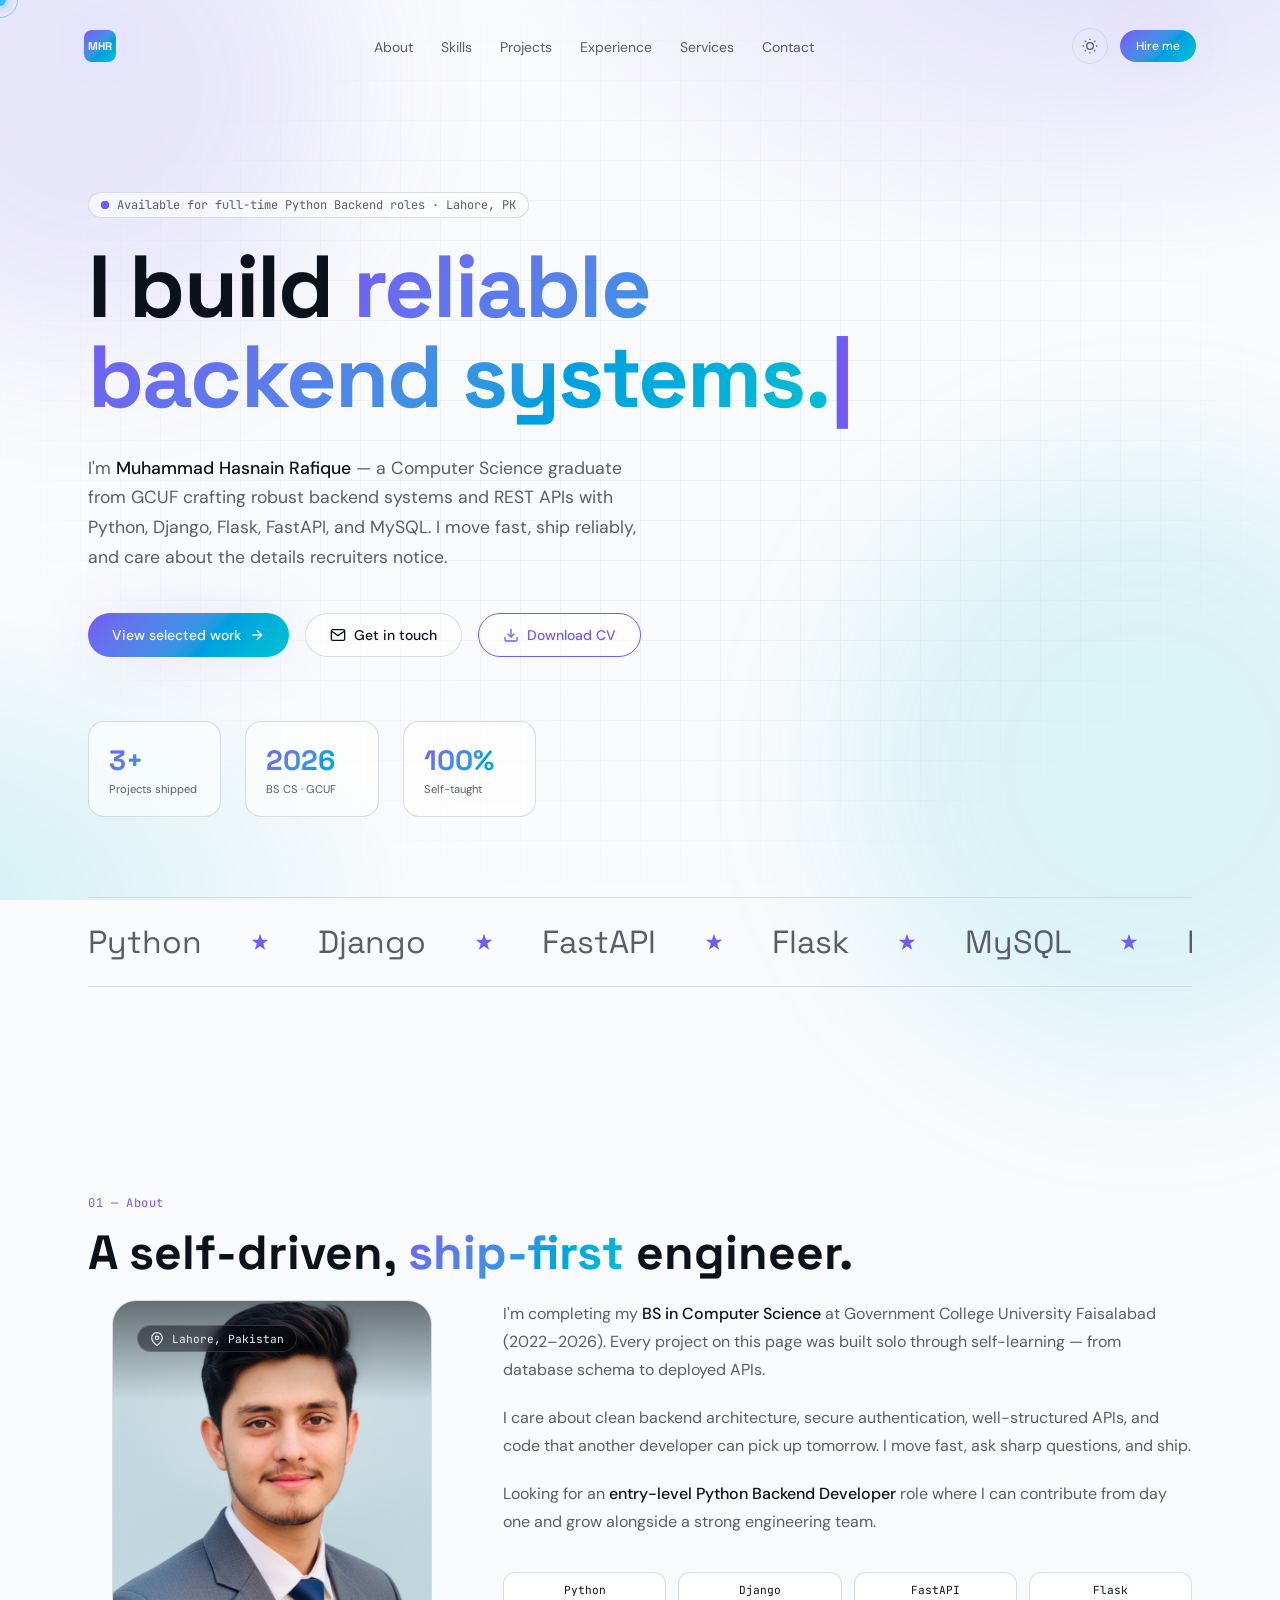
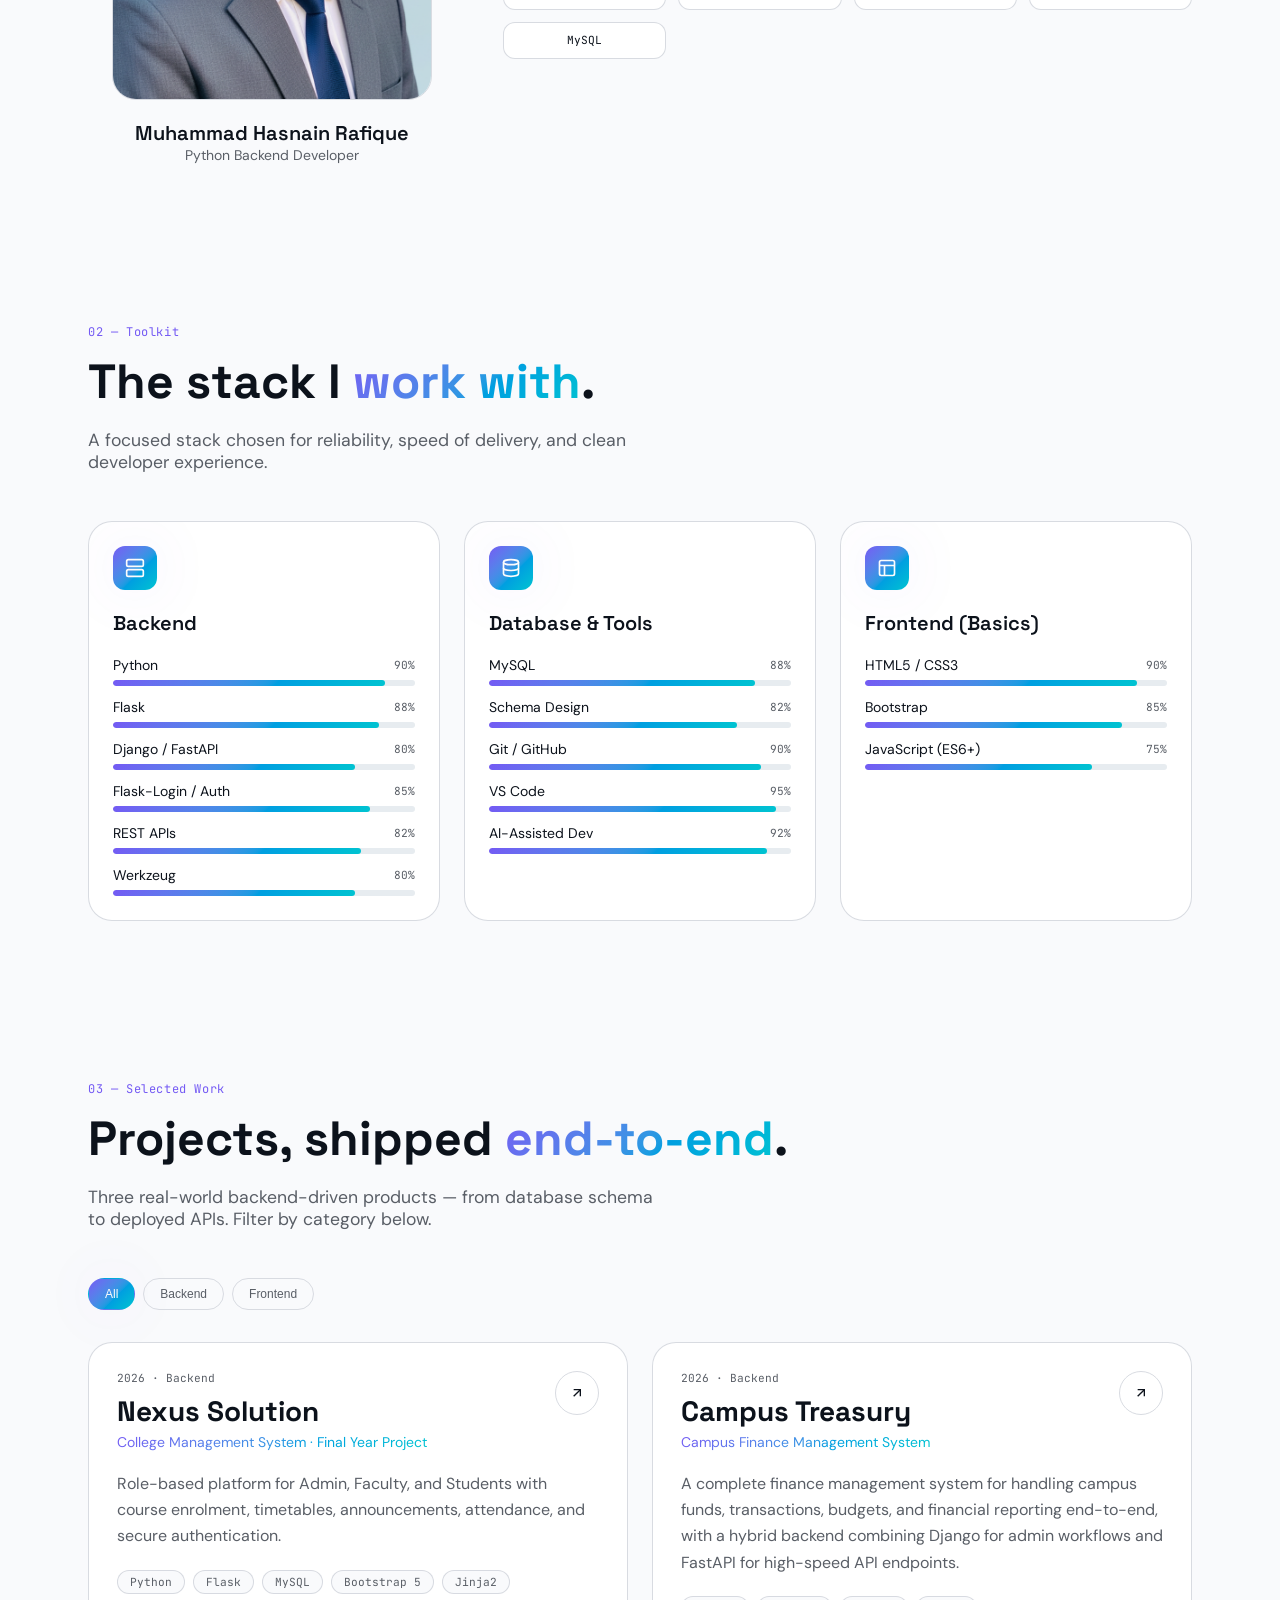
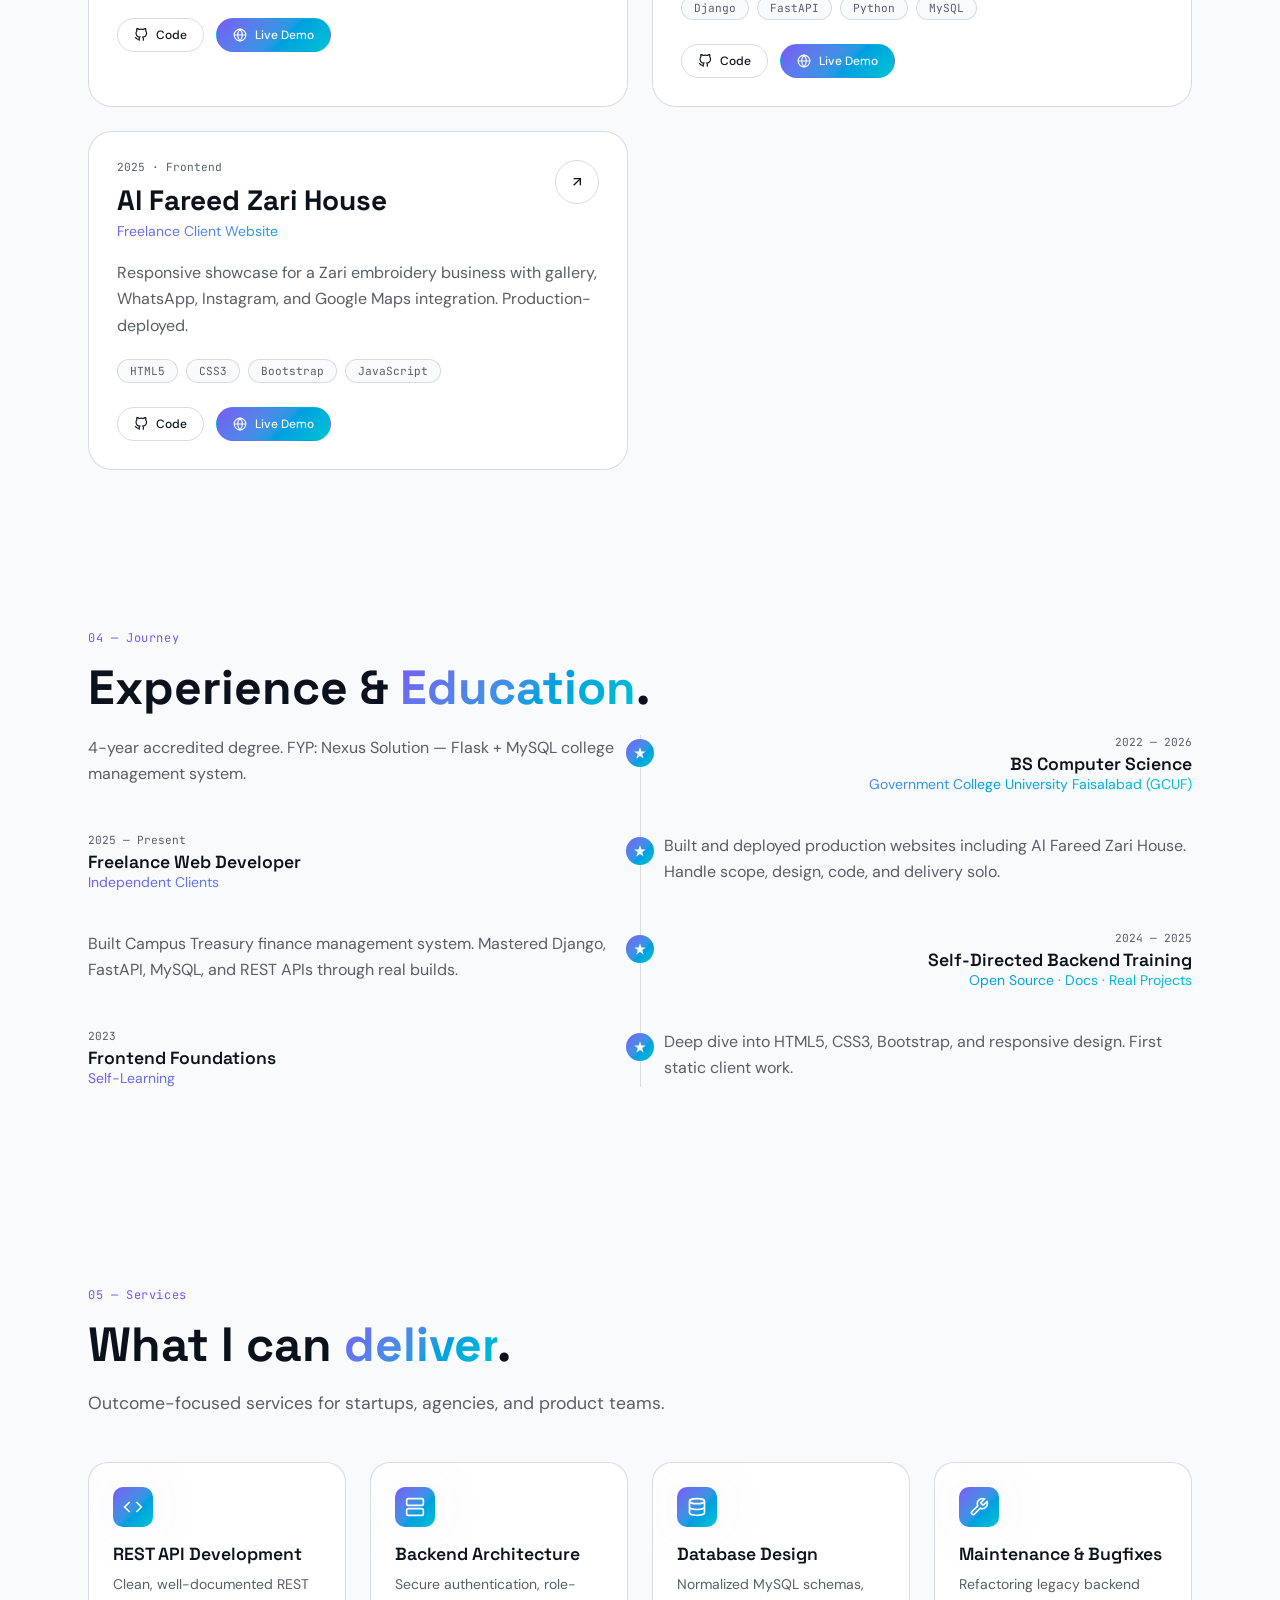
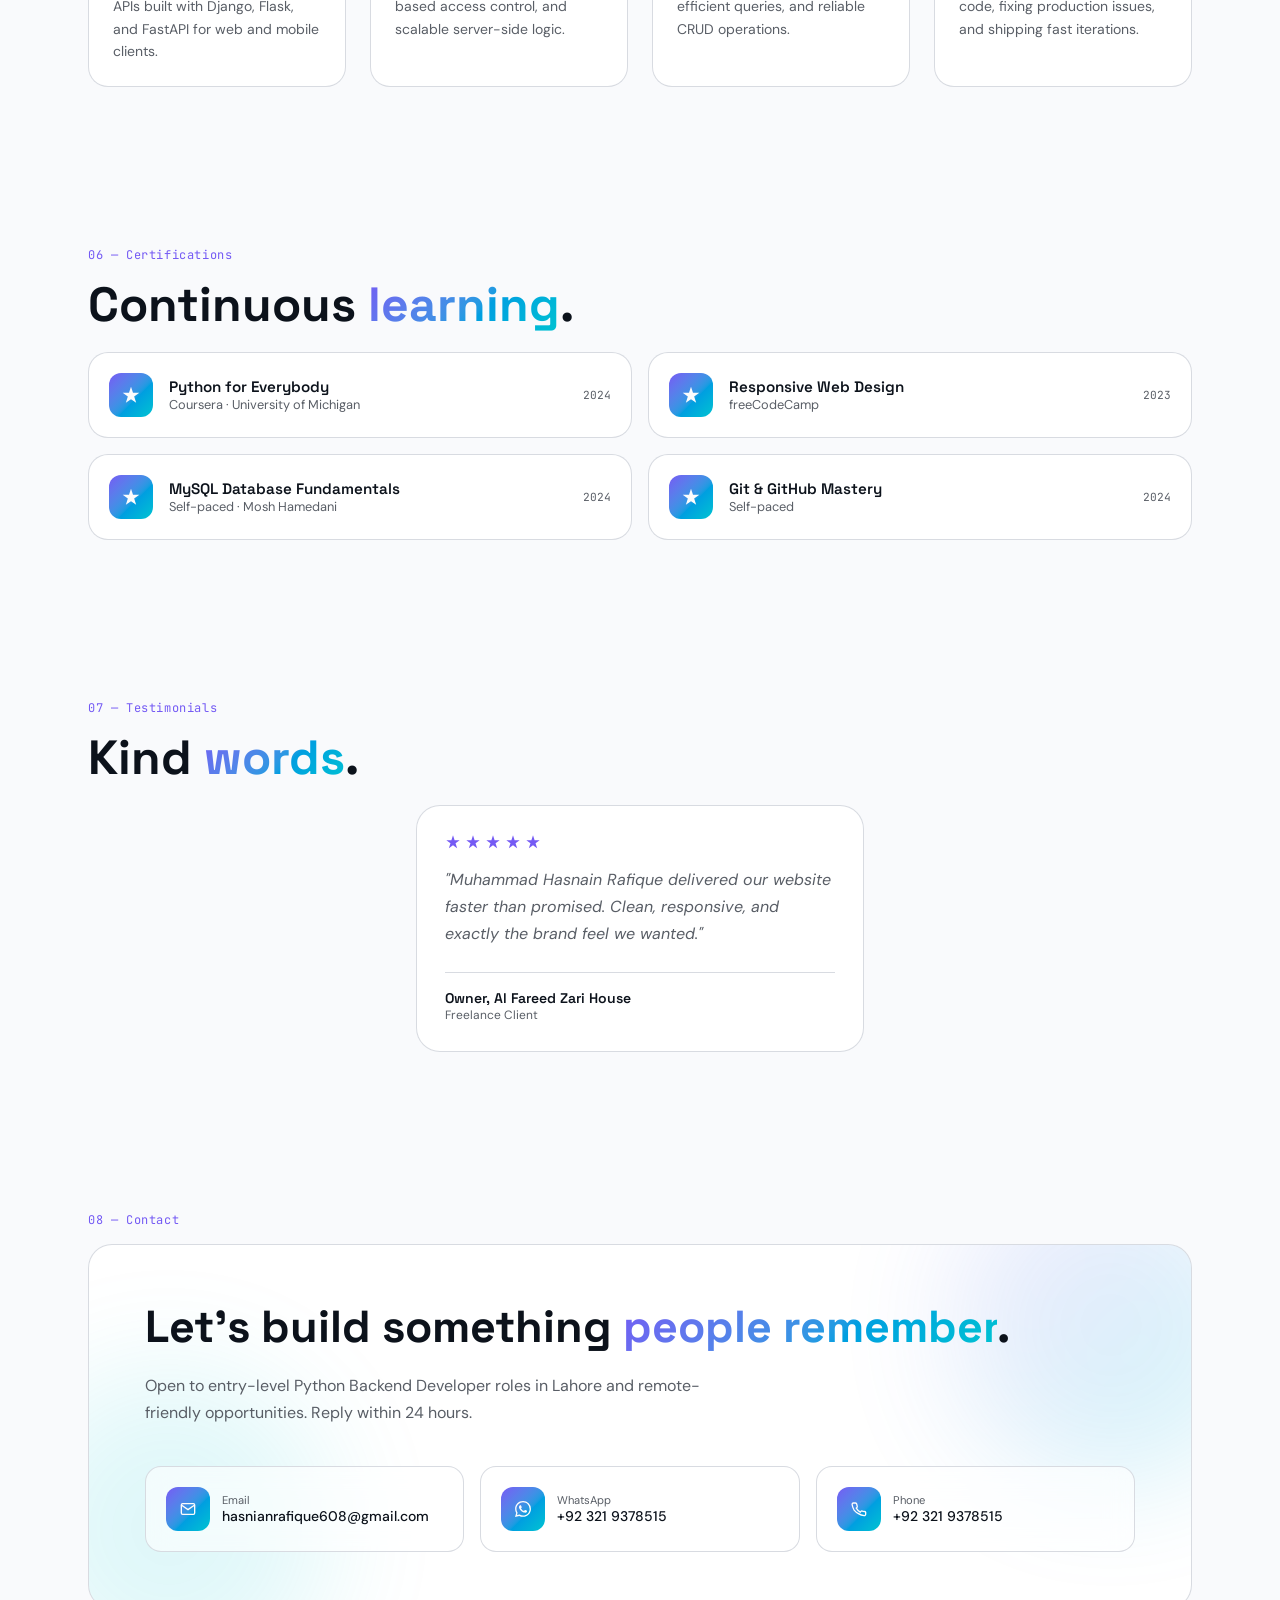
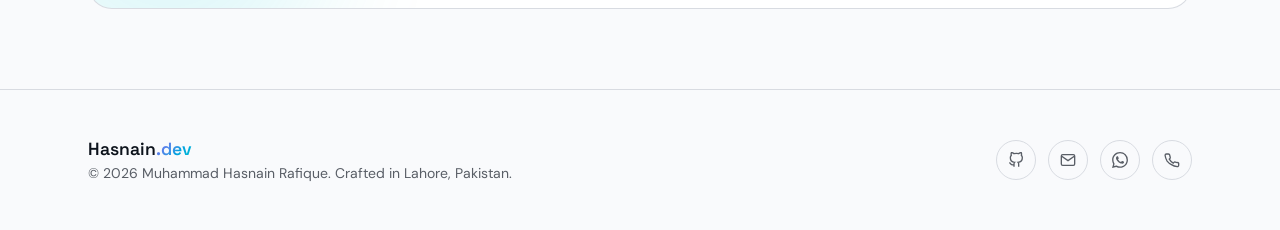
==== commit e9d6104d: "chnage cv and photo" ====
--- a/Hasnain-portfolio.html
+++ b/Hasnain-portfolio.html
@@ -491,8 +491,7 @@
 .cert-year { font-family: 'JetBrains Mono', monospace; font-size: .7rem; color: var(--muted-fg); white-space: nowrap; }
 
 /* ─── Testimonials ─── */
-.test-grid { display: grid; gap: 1.5rem; }
-@media(min-width:768px){ .test-grid { grid-template-columns: repeat(3,1fr); } }
+.test-grid { display: grid; gap: 1.5rem; max-width: 28rem; margin: 0 auto; }
 .test-card { border-radius: 1.5rem; border: 1px solid var(--border); background: var(--surface); padding: 1.75rem; }
 .stars { display: flex; gap: .25rem; color: var(--accent); margin-bottom: 1rem; }
 .stars svg { width: 1rem; height: 1rem; fill: currentColor; }
@@ -1035,34 +1034,6 @@
         <div class="test-divider">
           <div class="test-name font-display">Owner, Al Fareed Zari House</div>
           <div class="test-role">Freelance Client</div>
-        </div>
-      </div>
-      <div class="test-card reveal" style="transition-delay:.08s">
-        <div class="stars">
-          <svg viewBox="0 0 24 24"><path d="M12 2l2.4 7.4H22l-6.2 4.5 2.4 7.4L12 17 5.8 21.3l2.4-7.4L2 9.4h7.6z"/></svg>
-          <svg viewBox="0 0 24 24"><path d="M12 2l2.4 7.4H22l-6.2 4.5 2.4 7.4L12 17 5.8 21.3l2.4-7.4L2 9.4h7.6z"/></svg>
-          <svg viewBox="0 0 24 24"><path d="M12 2l2.4 7.4H22l-6.2 4.5 2.4 7.4L12 17 5.8 21.3l2.4-7.4L2 9.4h7.6z"/></svg>
-          <svg viewBox="0 0 24 24"><path d="M12 2l2.4 7.4H22l-6.2 4.5 2.4 7.4L12 17 5.8 21.3l2.4-7.4L2 9.4h7.6z"/></svg>
-          <svg viewBox="0 0 24 24"><path d="M12 2l2.4 7.4H22l-6.2 4.5 2.4 7.4L12 17 5.8 21.3l2.4-7.4L2 9.4h7.6z"/></svg>
-        </div>
-        <p class="test-quote">"Strong fundamentals, takes ownership of his projects, and pays attention to UI quality — rare in fresh graduates."</p>
-        <div class="test-divider">
-          <div class="test-name font-display">FYP Supervisor — GCUF</div>
-          <div class="test-role">Computer Science Dept.</div>
-        </div>
-      </div>
-      <div class="test-card reveal" style="transition-delay:.16s">
-        <div class="stars">
-          <svg viewBox="0 0 24 24"><path d="M12 2l2.4 7.4H22l-6.2 4.5 2.4 7.4L12 17 5.8 21.3l2.4-7.4L2 9.4h7.6z"/></svg>
-          <svg viewBox="0 0 24 24"><path d="M12 2l2.4 7.4H22l-6.2 4.5 2.4 7.4L12 17 5.8 21.3l2.4-7.4L2 9.4h7.6z"/></svg>
-          <svg viewBox="0 0 24 24"><path d="M12 2l2.4 7.4H22l-6.2 4.5 2.4 7.4L12 17 5.8 21.3l2.4-7.4L2 9.4h7.6z"/></svg>
-          <svg viewBox="0 0 24 24"><path d="M12 2l2.4 7.4H22l-6.2 4.5 2.4 7.4L12 17 5.8 21.3l2.4-7.4L2 9.4h7.6z"/></svg>
-          <svg viewBox="0 0 24 24"><path d="M12 2l2.4 7.4H22l-6.2 4.5 2.4 7.4L12 17 5.8 21.3l2.4-7.4L2 9.4h7.6z"/></svg>
-        </div>
-        <p class="test-quote">"His Flask code is well-structured and his commits are intentional. Easy to onboard, easy to ship with."</p>
-        <div class="test-divider">
-          <div class="test-name font-display">Peer Reviewer</div>
-          <div class="test-role">Open-Source Collaborator</div>
         </div>
       </div>
     </div>
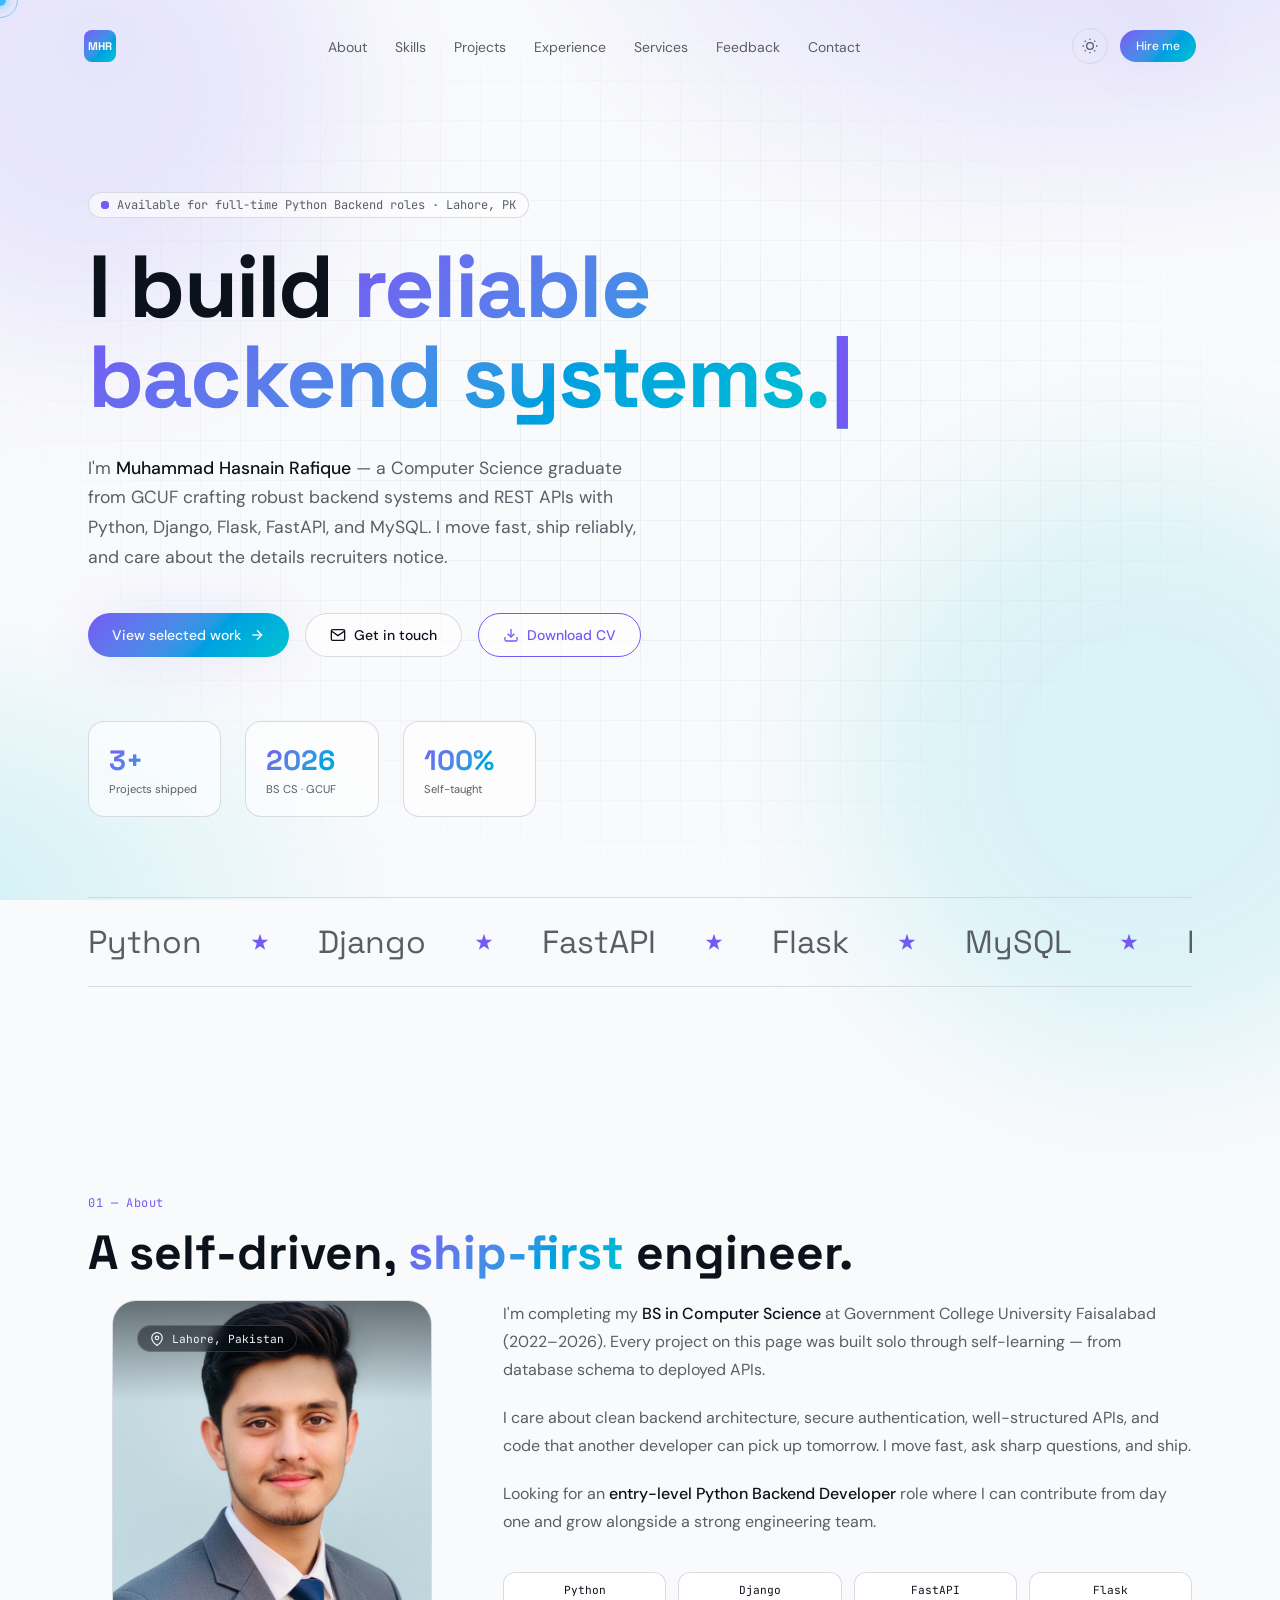
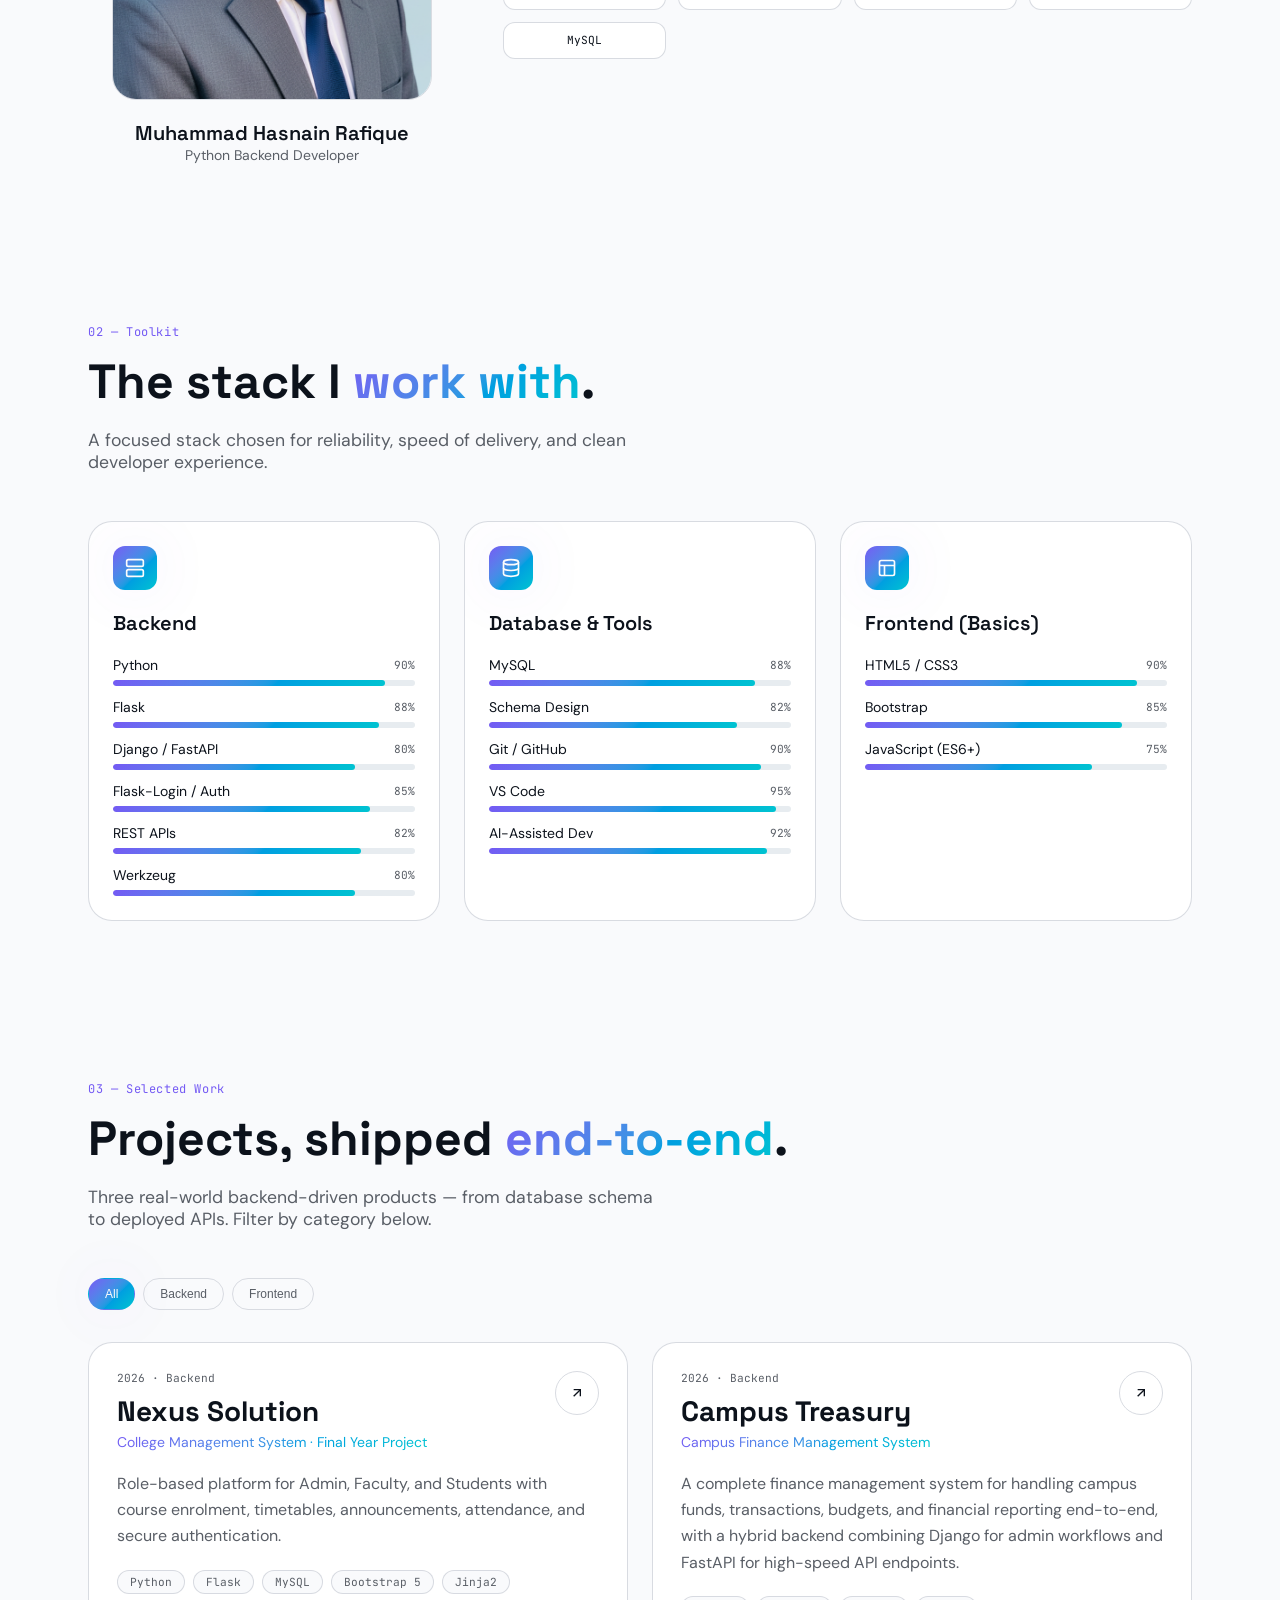
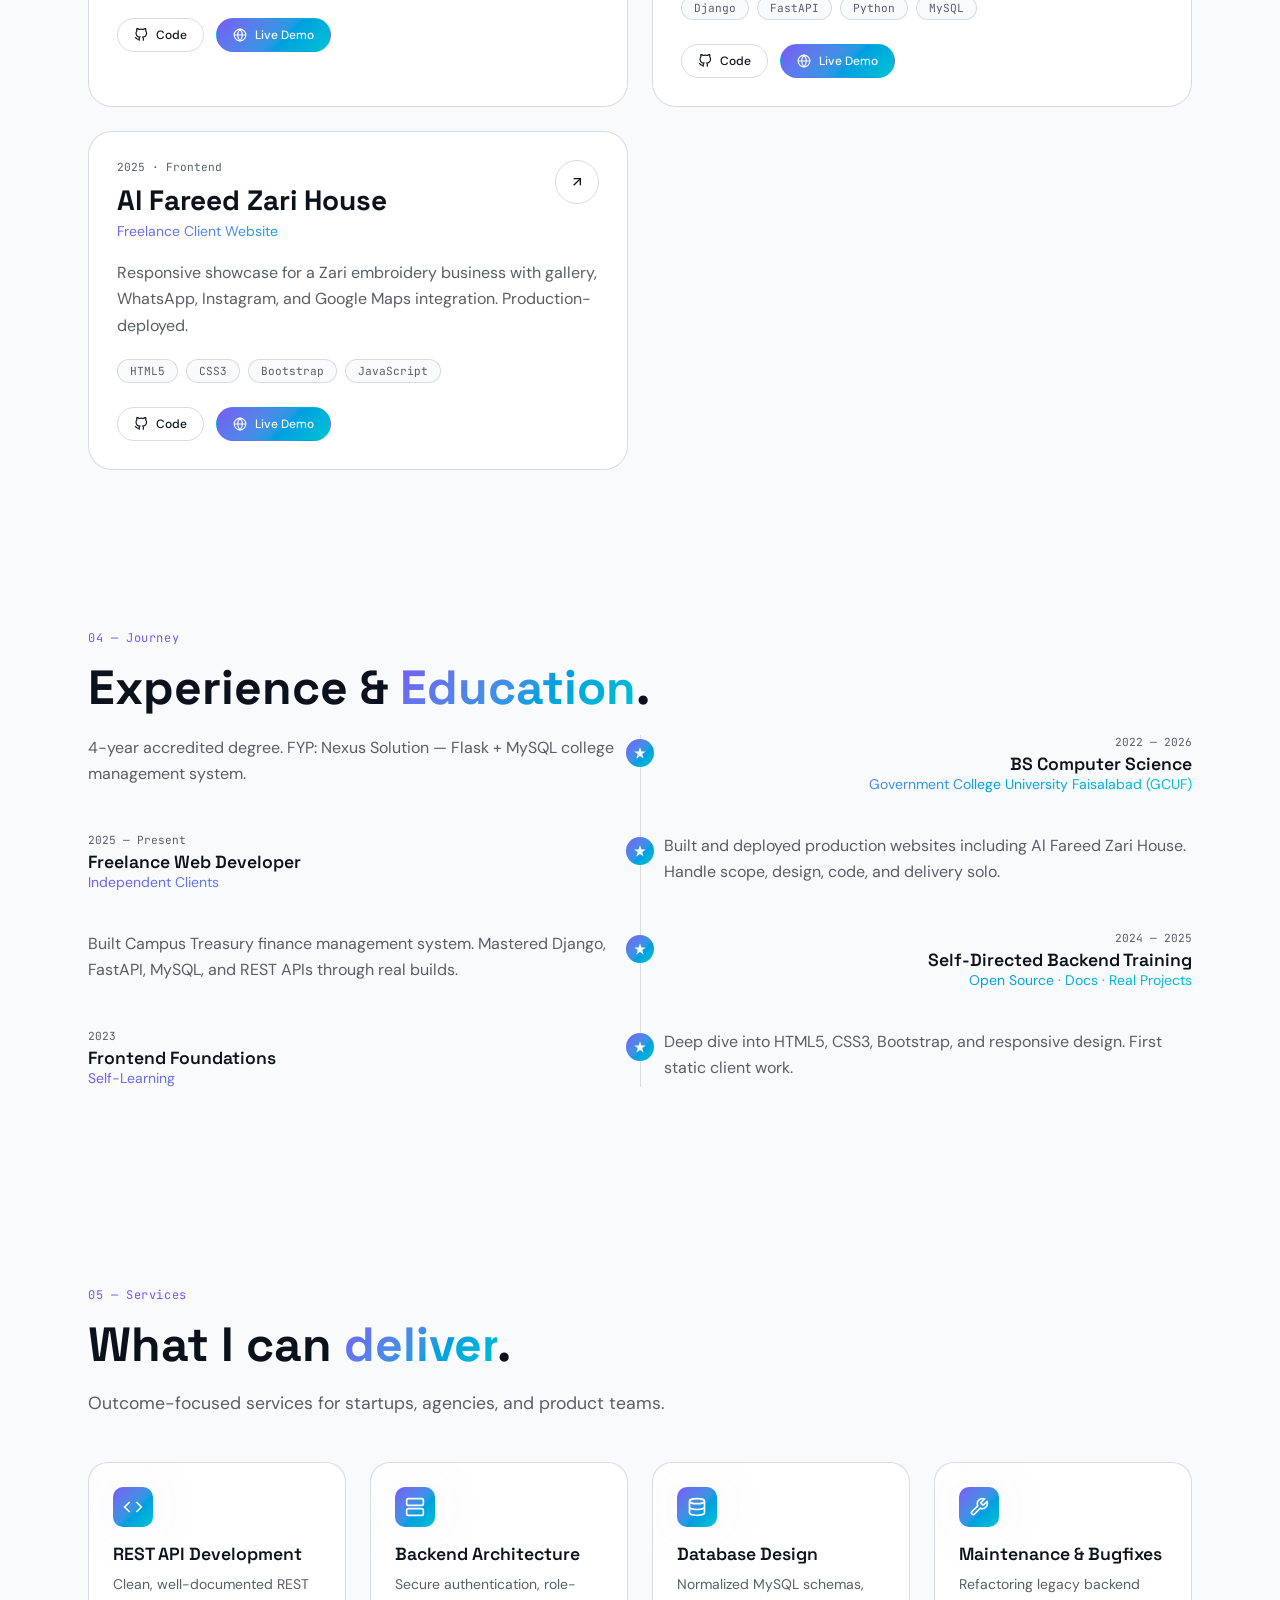
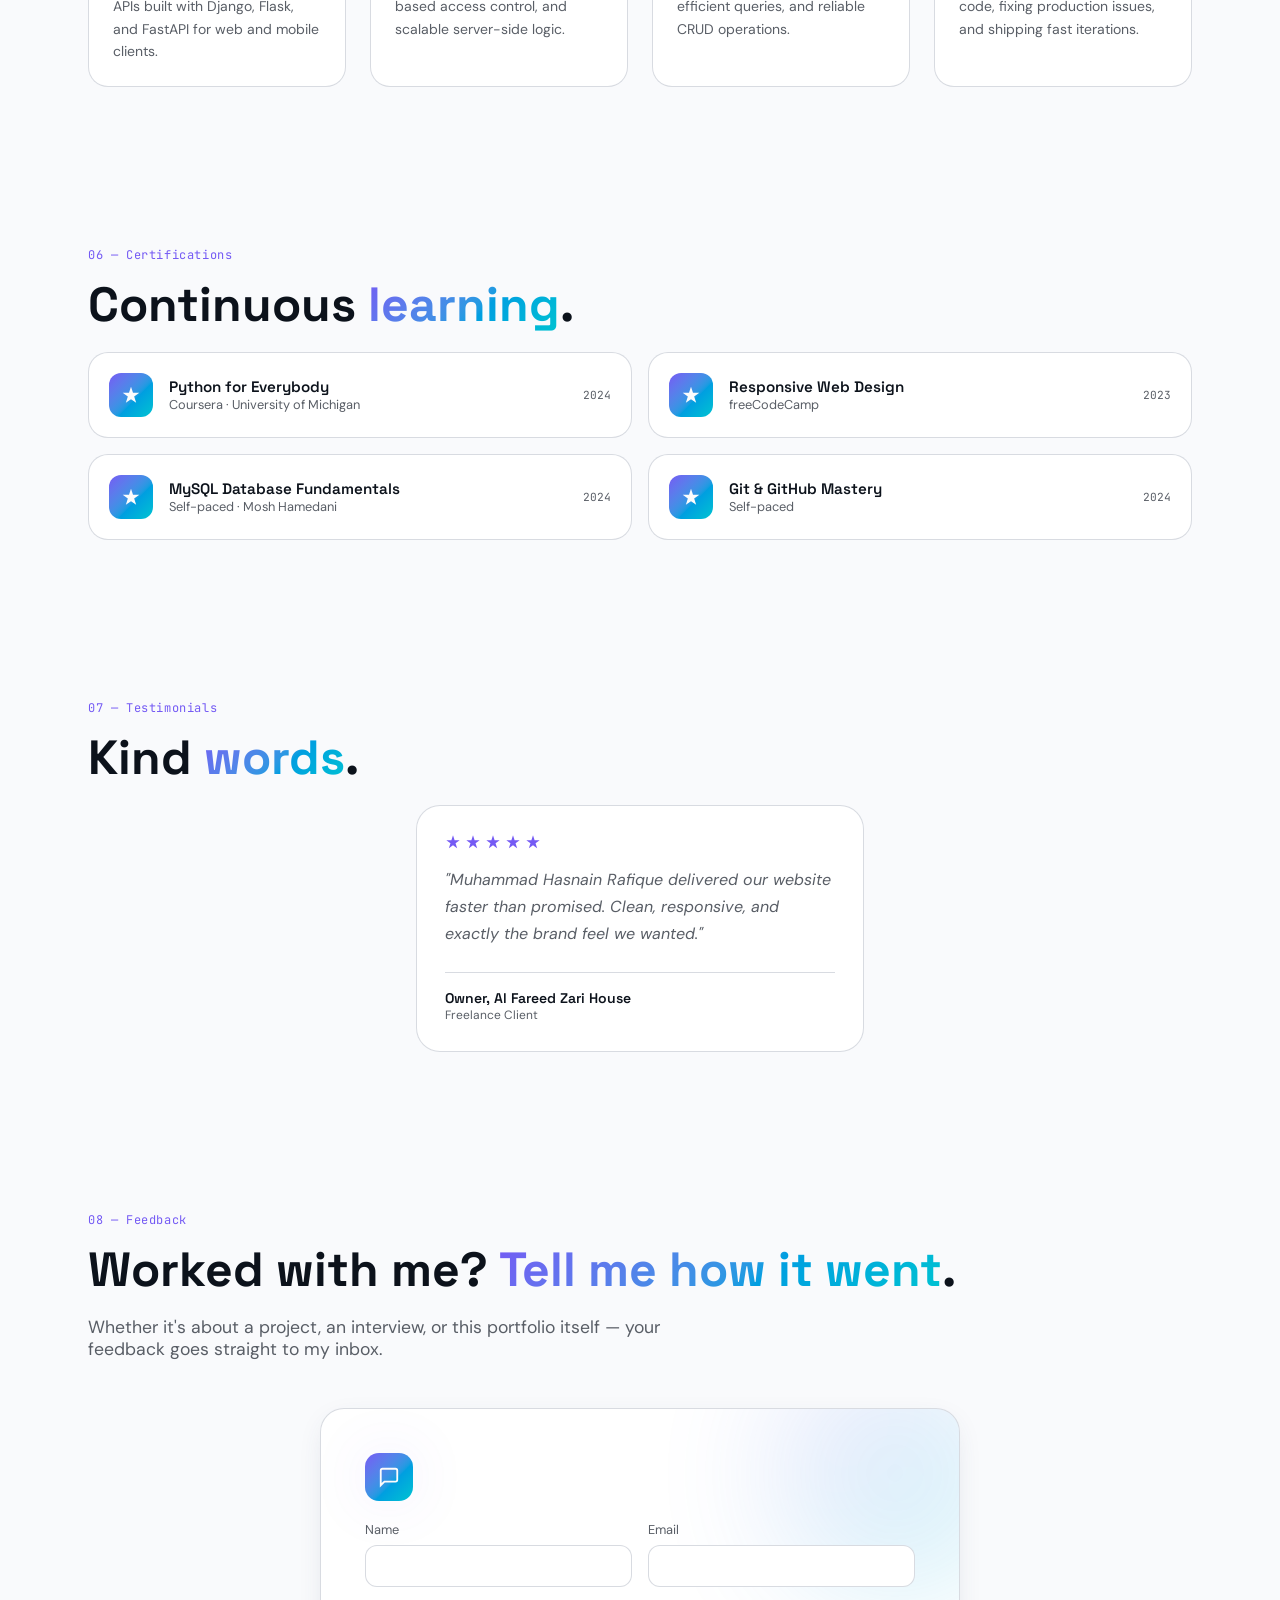
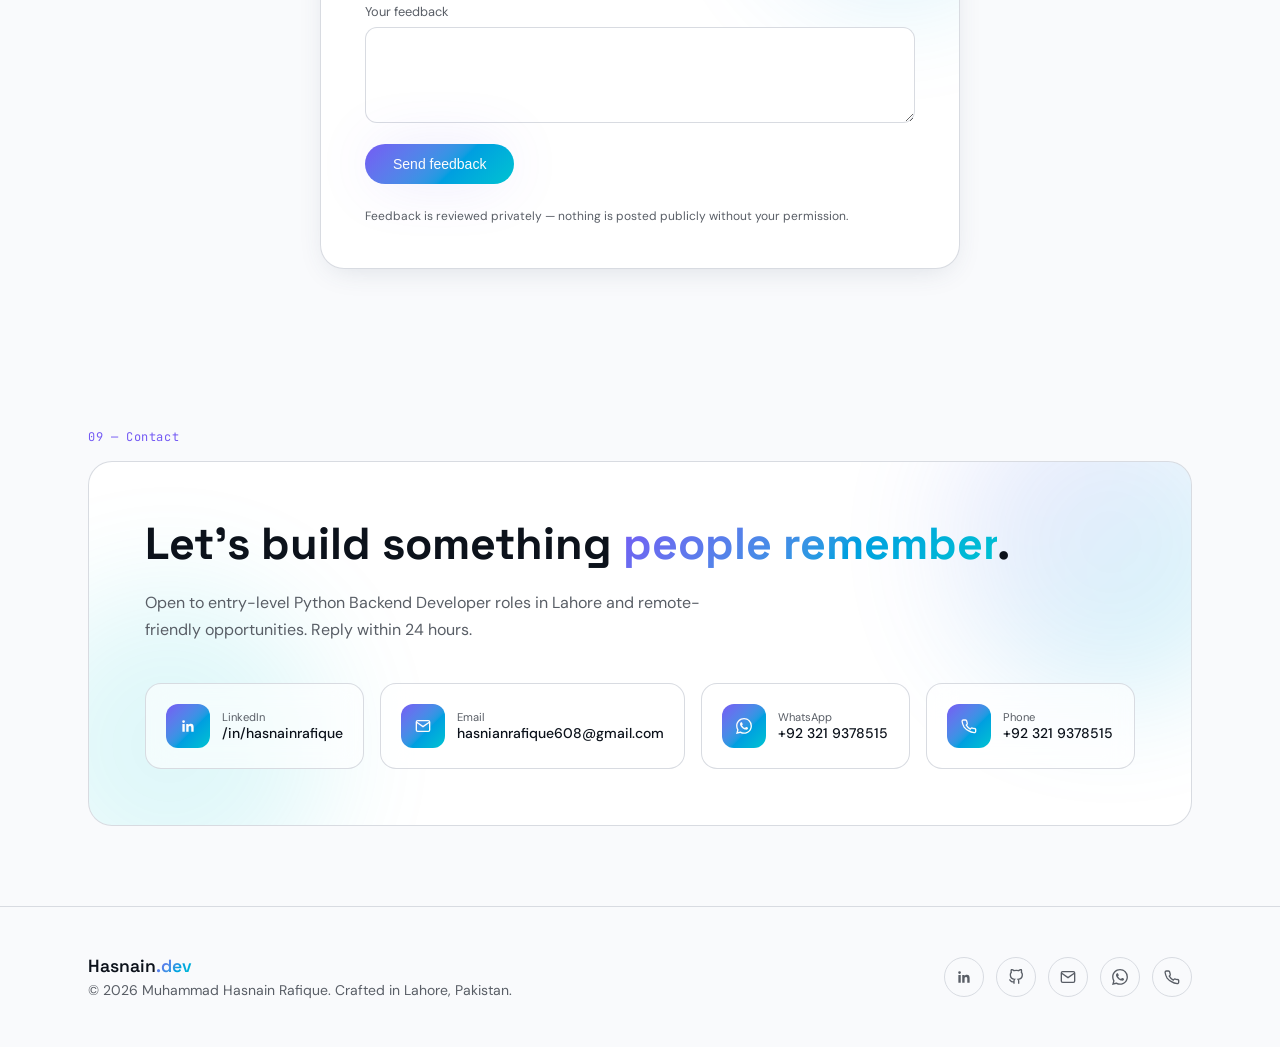
==== commit bb852f74: "add feedback form" ====
--- a/Hasnain-portfolio.html
+++ b/Hasnain-portfolio.html
@@ -500,6 +500,53 @@
 .test-name { font-family: 'Space Grotesk', sans-serif; font-size: .875rem; font-weight: 600; }
 .test-role { font-size: .75rem; color: var(--muted-fg); }
 
+/* ─── Feedback Form ─── */
+.feedback-box {
+  position: relative; overflow: hidden;
+  max-width: 40rem; margin: 0 auto; border-radius: 1.5rem;
+  border: 1px solid var(--border); background: var(--surface);
+  padding: 2rem; box-shadow: var(--shadow-soft);
+}
+@media(min-width:768px){ .feedback-box { padding: 2.75rem; } }
+.feedback-blob {
+  position: absolute; right: -4rem; top: -4rem; z-index: 0;
+  width: 16rem; height: 16rem; border-radius: 9999px;
+  background: var(--grad-accent); opacity: .15; filter: blur(60px);
+}
+.feedback-icon {
+  position: relative; z-index: 1;
+  display: inline-flex; align-items: center; justify-content: center;
+  width: 3rem; height: 3rem; border-radius: .875rem; margin-bottom: 1.25rem;
+  background: var(--grad-accent); color: var(--accent-fg);
+  box-shadow: var(--shadow-glow);
+}
+.feedback-form { position: relative; z-index: 1; display: flex; flex-direction: column; gap: 1rem; }
+.feedback-row { display: grid; gap: 1rem; }
+@media(min-width:640px){ .feedback-row { grid-template-columns: 1fr 1fr; } }
+.feedback-label { font-size: .8rem; color: var(--muted-fg); margin-bottom: .4rem; display: block; }
+.feedback-input, .feedback-textarea {
+  width: 100%; border-radius: .75rem; border: 1px solid var(--border);
+  background: var(--surface); color: var(--fg); padding: .7rem .9rem;
+  font-family: 'DM Sans', sans-serif; font-size: .9rem;
+  transition: border-color .2s, box-shadow .2s, background .2s;
+}
+.dark .feedback-input, .dark .feedback-textarea { background: oklch(0.22 0.025 265); border-color: oklch(0.38 0.03 265 / 0.7); }
+.feedback-input:focus, .feedback-textarea:focus { outline: none; border-color: var(--accent); box-shadow: 0 0 0 3px var(--accent-glow); }
+.feedback-textarea { resize: vertical; min-height: 6rem; }
+.feedback-submit {
+  align-self: flex-start; border: none; cursor: pointer;
+  border-radius: 9999px; padding: .75rem 1.75rem;
+  font-size: .875rem; font-weight: 500;
+  background: var(--grad-accent); color: var(--accent-fg);
+  box-shadow: var(--shadow-glow); transition: transform .2s;
+}
+.feedback-submit:hover { transform: scale(1.04); }
+.feedback-submit:disabled { opacity: .6; cursor: not-allowed; transform: none; }
+.feedback-note { font-size: .75rem; color: var(--muted-fg); margin-top: .5rem; }
+.feedback-status { font-size: .85rem; margin-top: .5rem; display: none; }
+.feedback-status.success { color: var(--accent-2); display: block; }
+.feedback-status.error { color: #ef4444; display: block; }
+
 /* ─── Contact ─── */
 .contact-box {
   position: relative; overflow: hidden; border-radius: 1.5rem;
@@ -512,8 +559,8 @@
 .contact-inner { position: relative; }
 .contact-h2 { font-family: 'Space Grotesk', sans-serif; font-size: clamp(1.75rem, 3.5vw, 3rem); font-weight: 700; line-height: 1.15; }
 .contact-sub { margin-top: 1.25rem; color: var(--muted-fg); font-size: 1rem; line-height: 1.7; max-width: 38rem; }
-.contact-links { margin-top: 2.5rem; display: grid; gap: 1rem; }
-@media(min-width:640px){ .contact-links { grid-template-columns: repeat(3,1fr); } }
+.contact-links { margin-top: 2.5rem; display: grid; gap: 1rem; grid-template-columns: repeat(2,1fr); }
+@media(min-width:640px){ .contact-links { grid-template-columns: repeat(4,1fr); } }
 .contact-link {
   display: flex; align-items: center; gap: .75rem;
   border-radius: 1rem; border: 1px solid var(--border);
@@ -589,6 +636,7 @@
       <li><a href="#projects">Projects</a></li>
       <li><a href="#experience">Experience</a></li>
       <li><a href="#services">Services</a></li>
+      <li><a href="#feedback">Feedback</a></li>
       <li><a href="#contact">Contact</a></li>
     </ul>
     <div class="nav-actions">
@@ -609,6 +657,7 @@
     <a href="#projects" onclick="closeMob()">Projects</a>
     <a href="#experience" onclick="closeMob()">Experience</a>
     <a href="#services" onclick="closeMob()">Services</a>
+    <a href="#feedback" onclick="closeMob()">Feedback</a>
     <a href="#contact" onclick="closeMob()">Contact</a>
   </div>
 </nav>
@@ -1040,10 +1089,44 @@
   </div>
 </section>
 
+<!-- ═══ FEEDBACK ═══ -->
+<section class="port-section" id="feedback">
+  <div class="container">
+    <p class="section-eyebrow font-mono">08 — Feedback</p>
+    <h2 class="section-title font-display">Worked with me? <span class="text-accent">Tell me how it went</span>.</h2>
+    <p class="section-desc">Whether it's about a project, an interview, or this portfolio itself — your feedback goes straight to my inbox.</p>
+    <div class="feedback-box reveal">
+      <div class="feedback-blob"></div>
+      <div class="feedback-icon">
+        <svg width="22" height="22" fill="none" stroke="currentColor" stroke-width="2" viewBox="0 0 24 24"><path d="M21 15a2 2 0 0 1-2 2H7l-4 4V5a2 2 0 0 1 2-2h14a2 2 0 0 1 2 2z"/></svg>
+      </div>
+      <form class="feedback-form" id="feedback-form" action="https://formspree.io/f/YOUR_FORM_ID" method="POST">
+        <div class="feedback-row">
+          <div>
+            <label class="feedback-label" for="fb-name">Name</label>
+            <input class="feedback-input" type="text" id="fb-name" name="name" required />
+          </div>
+          <div>
+            <label class="feedback-label" for="fb-email">Email</label>
+            <input class="feedback-input" type="email" id="fb-email" name="email" required />
+          </div>
+        </div>
+        <div>
+          <label class="feedback-label" for="fb-message">Your feedback</label>
+          <textarea class="feedback-textarea" id="fb-message" name="message" required></textarea>
+        </div>
+        <button type="submit" class="feedback-submit">Send feedback</button>
+        <div class="feedback-status" id="feedback-status"></div>
+        <p class="feedback-note">Feedback is reviewed privately — nothing is posted publicly without your permission.</p>
+      </form>
+    </div>
+  </div>
+</section>
+
 <!-- ═══ CONTACT ═══ -->
 <section class="port-section" id="contact">
   <div class="container">
-    <p class="section-eyebrow font-mono">08 — Contact</p>
+    <p class="section-eyebrow font-mono">09 — Contact</p>
     <div class="contact-box reveal">
       <div class="contact-blob-1"></div>
       <div class="contact-blob-2"></div>
@@ -1052,6 +1135,13 @@
           <h2 class="contact-h2 font-display">Let's build something <span class="text-accent">people remember</span>.</h2>
           <p class="contact-sub">Open to entry-level Python Backend Developer roles in Lahore and remote-friendly opportunities. Reply within 24 hours.</p>
           <div class="contact-links">
+            <a href="https://linkedin.com/in/hasnainrafique" target="_blank" class="contact-link">
+              <div class="contact-link-icon"><svg width="16" height="16" fill="currentColor" viewBox="0 0 24 24"><path d="M20.447 20.452h-3.554v-5.569c0-1.328-.027-3.037-1.852-3.037-1.853 0-2.136 1.445-2.136 2.939v5.667H9.351V9h3.414v1.561h.046c.477-.9 1.637-1.85 3.37-1.85 3.601 0 4.267 2.37 4.267 5.455v6.286zM5.337 7.433a2.062 2.062 0 1 1 0-4.125 2.062 2.062 0 0 1 0 4.125zM7.114 20.452H3.558V9h3.556v11.452z"/></svg></div>
+              <div>
+                <div class="contact-link-label">LinkedIn</div>
+                <div class="contact-link-val">/in/hasnainrafique</div>
+              </div>
+            </a>
             <a href="mailto:hasnianrafique608@gmail.com" class="contact-link">
               <div class="contact-link-icon"><svg width="16" height="16" fill="none" stroke="currentColor" stroke-width="2" viewBox="0 0 24 24"><path d="M4 4h16c1.1 0 2 .9 2 2v12c0 1.1-.9 2-2 2H4c-1.1 0-2-.9-2-2V6c0-1.1.9-2 2-2z"/><polyline points="22,6 12,13 2,6"/></svg></div>
               <div>
@@ -1089,6 +1179,9 @@
       <p class="footer-copy">© 2026 Muhammad Hasnain Rafique. Crafted in Lahore, Pakistan.</p>
     </div>
     <div class="footer-icons">
+      <a href="https://linkedin.com/in/hasnainrafique" target="_blank" class="footer-icon" aria-label="LinkedIn">
+        <svg width="16" height="16" fill="currentColor" viewBox="0 0 24 24"><path d="M20.447 20.452h-3.554v-5.569c0-1.328-.027-3.037-1.852-3.037-1.853 0-2.136 1.445-2.136 2.939v5.667H9.351V9h3.414v1.561h.046c.477-.9 1.637-1.85 3.37-1.85 3.601 0 4.267 2.37 4.267 5.455v6.286zM5.337 7.433a2.062 2.062 0 1 1 0-4.125 2.062 2.062 0 0 1 0 4.125zM7.114 20.452H3.558V9h3.556v11.452z"/></svg>
+      </a>
       <a href="https://github.com/hasnainrafique885-oss" target="_blank" class="footer-icon" aria-label="GitHub">
         <svg fill="none" stroke="currentColor" stroke-width="2" viewBox="0 0 24 24"><path d="M9 19c-5 1.5-5-2.5-7-3m14 6v-3.87a3.37 3.37 0 0 0-.94-2.61c3.14-.35 6.44-1.54 6.44-7A5.44 5.44 0 0 0 20 4.77 5.07 5.07 0 0 0 19.91 1S18.73.65 16 2.48a13.38 13.38 0 0 0-7 0C6.27.65 5.09 1 5.09 1A5.07 5.07 0 0 0 5 4.77a5.44 5.44 0 0 0-1.5 3.78c0 5.42 3.3 6.61 6.44 7A3.37 3.37 0 0 0 9 18.13V22"/></svg>
       </a>
@@ -1269,6 +1362,37 @@
   });
 });
 
+// ─── Feedback Form ───
+const feedbackForm = document.getElementById('feedback-form');
+const feedbackStatus = document.getElementById('feedback-status');
+if (feedbackForm) {
+  feedbackForm.addEventListener('submit', async (e) => {
+    e.preventDefault();
+    const submitBtn = feedbackForm.querySelector('.feedback-submit');
+    submitBtn.disabled = true;
+    submitBtn.textContent = 'Sending…';
+    try {
+      const res = await fetch(feedbackForm.action, {
+        method: 'POST',
+        body: new FormData(feedbackForm),
+        headers: { 'Accept': 'application/json' }
+      });
+      if (res.ok) {
+        feedbackStatus.textContent = "Thanks! Your feedback has been sent.";
+        feedbackStatus.className = 'feedback-status success';
+        feedbackForm.reset();
+      } else {
+        throw new Error('Submit failed');
+      }
+    } catch (err) {
+      feedbackStatus.textContent = "Couldn't send right now — please email me directly instead.";
+      feedbackStatus.className = 'feedback-status error';
+    } finally {
+      submitBtn.disabled = false;
+      submitBtn.textContent = 'Send feedback';
+    }
+  });
+}
 
 </script>
 </body>
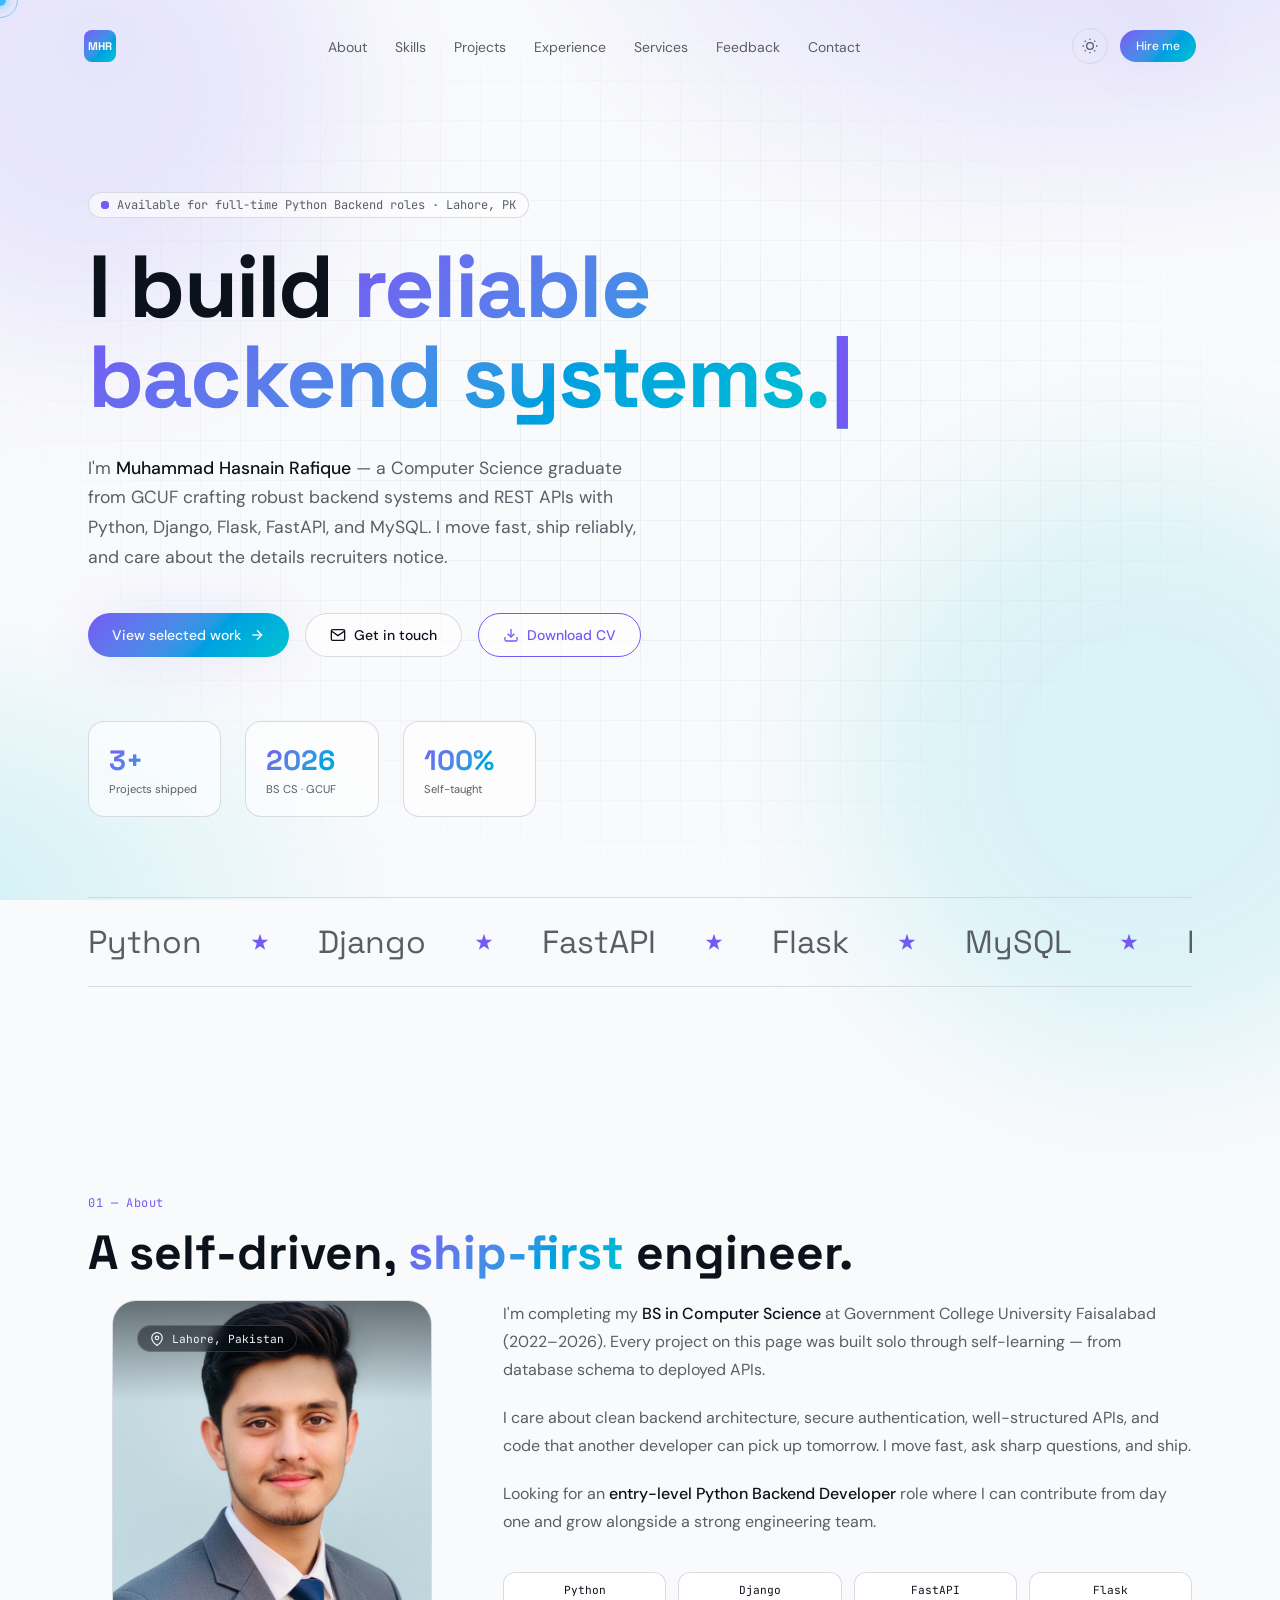
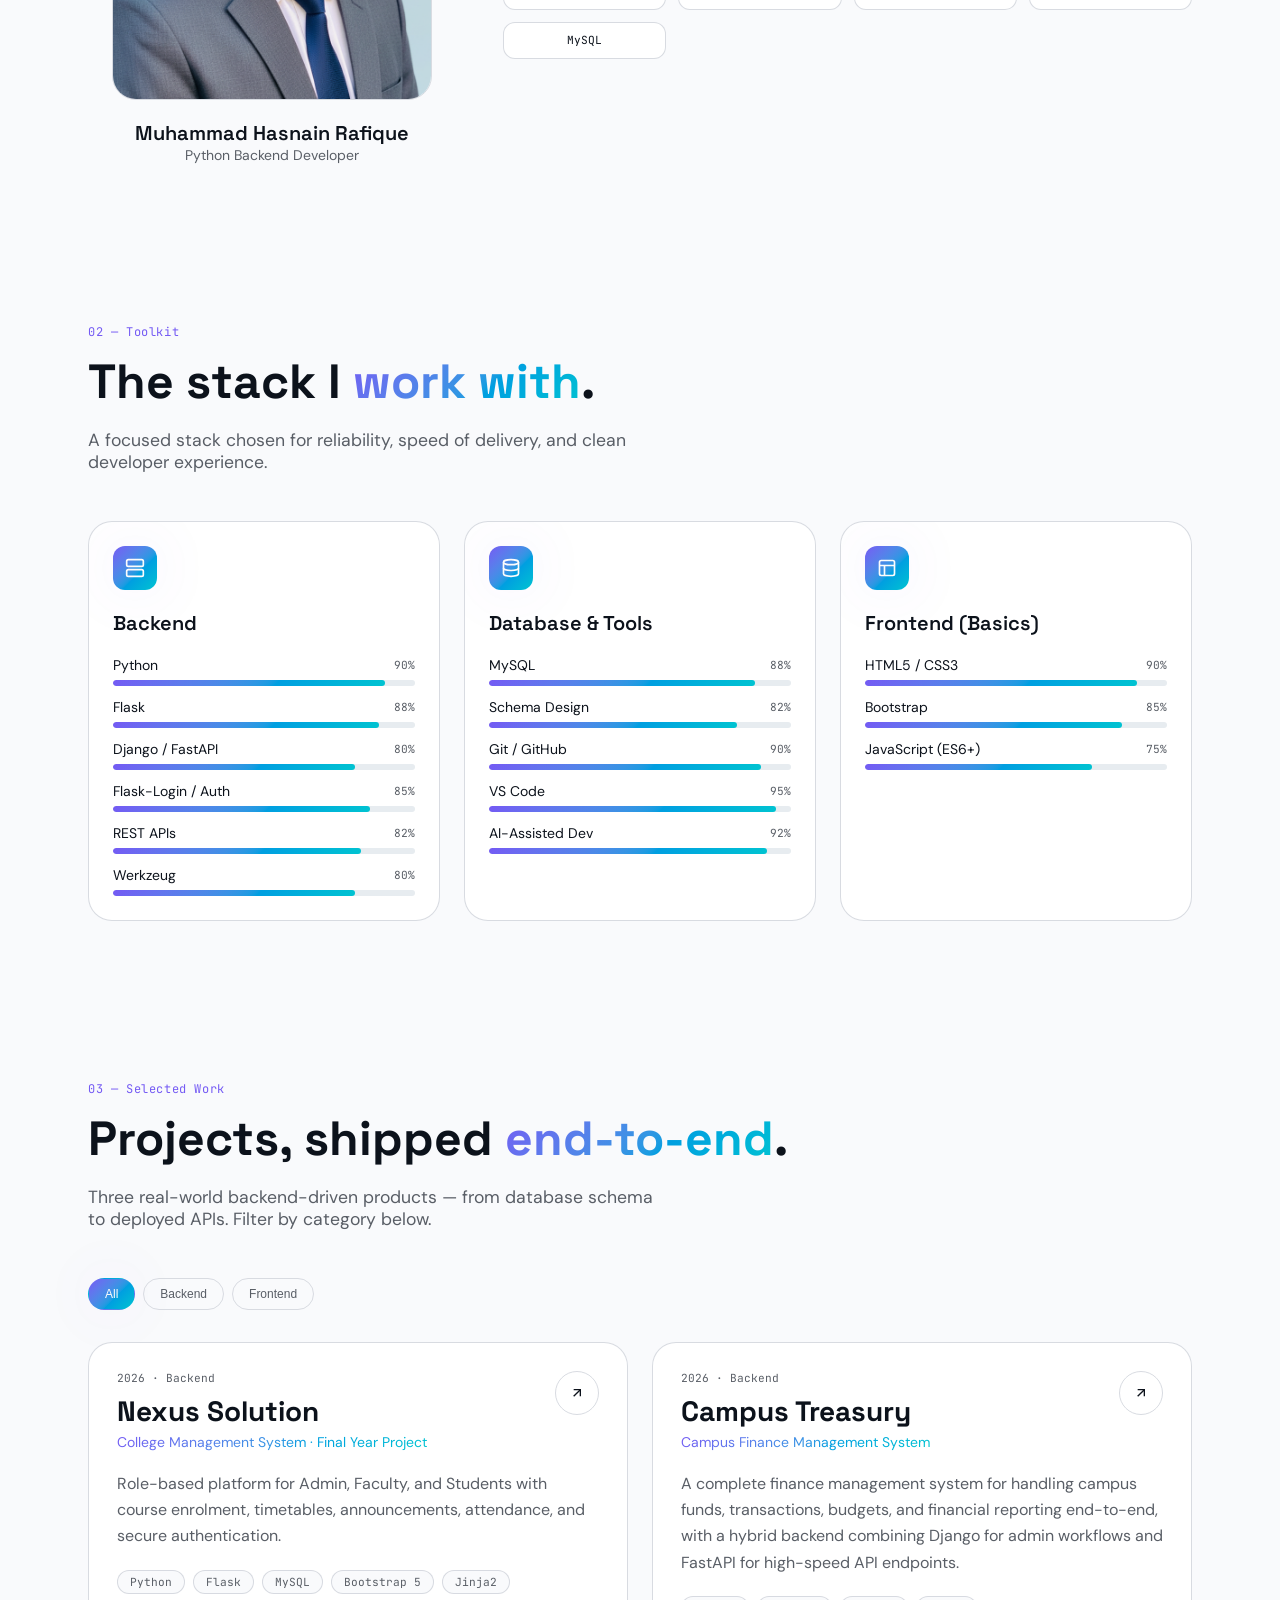
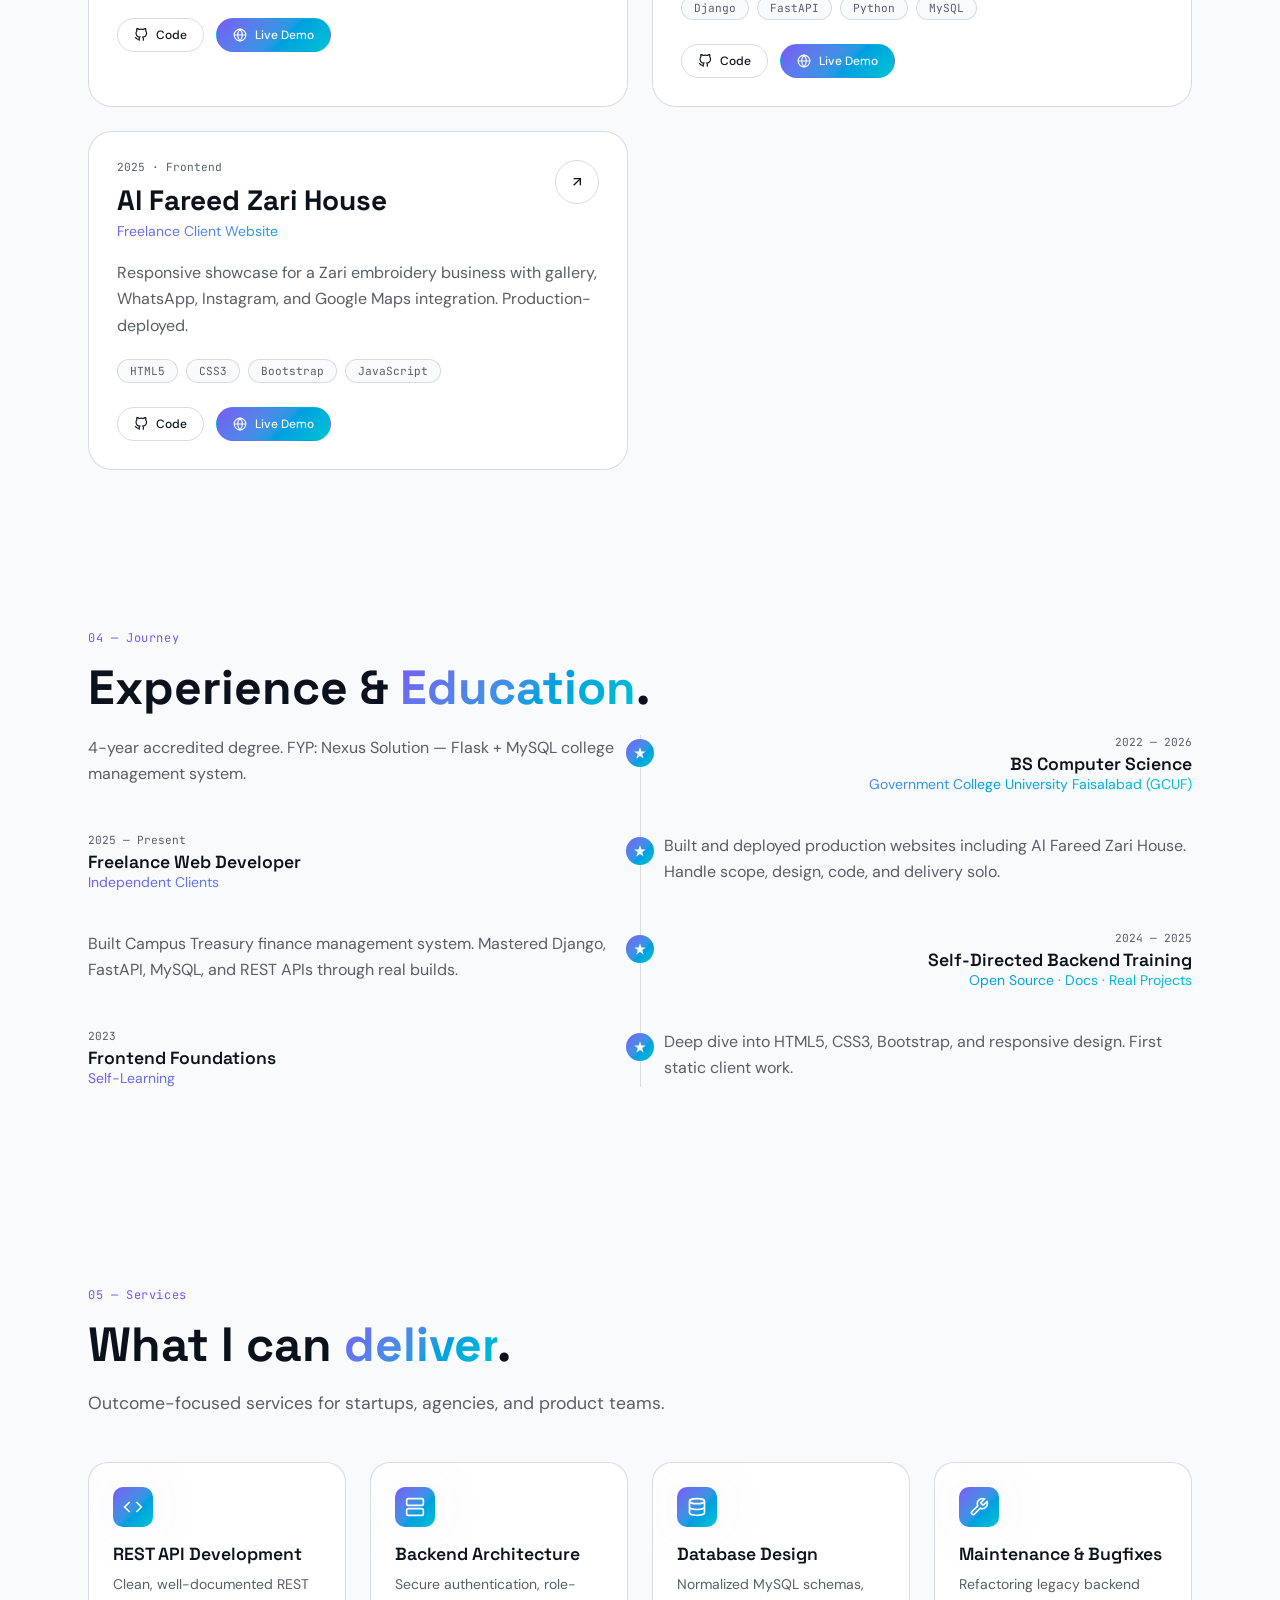
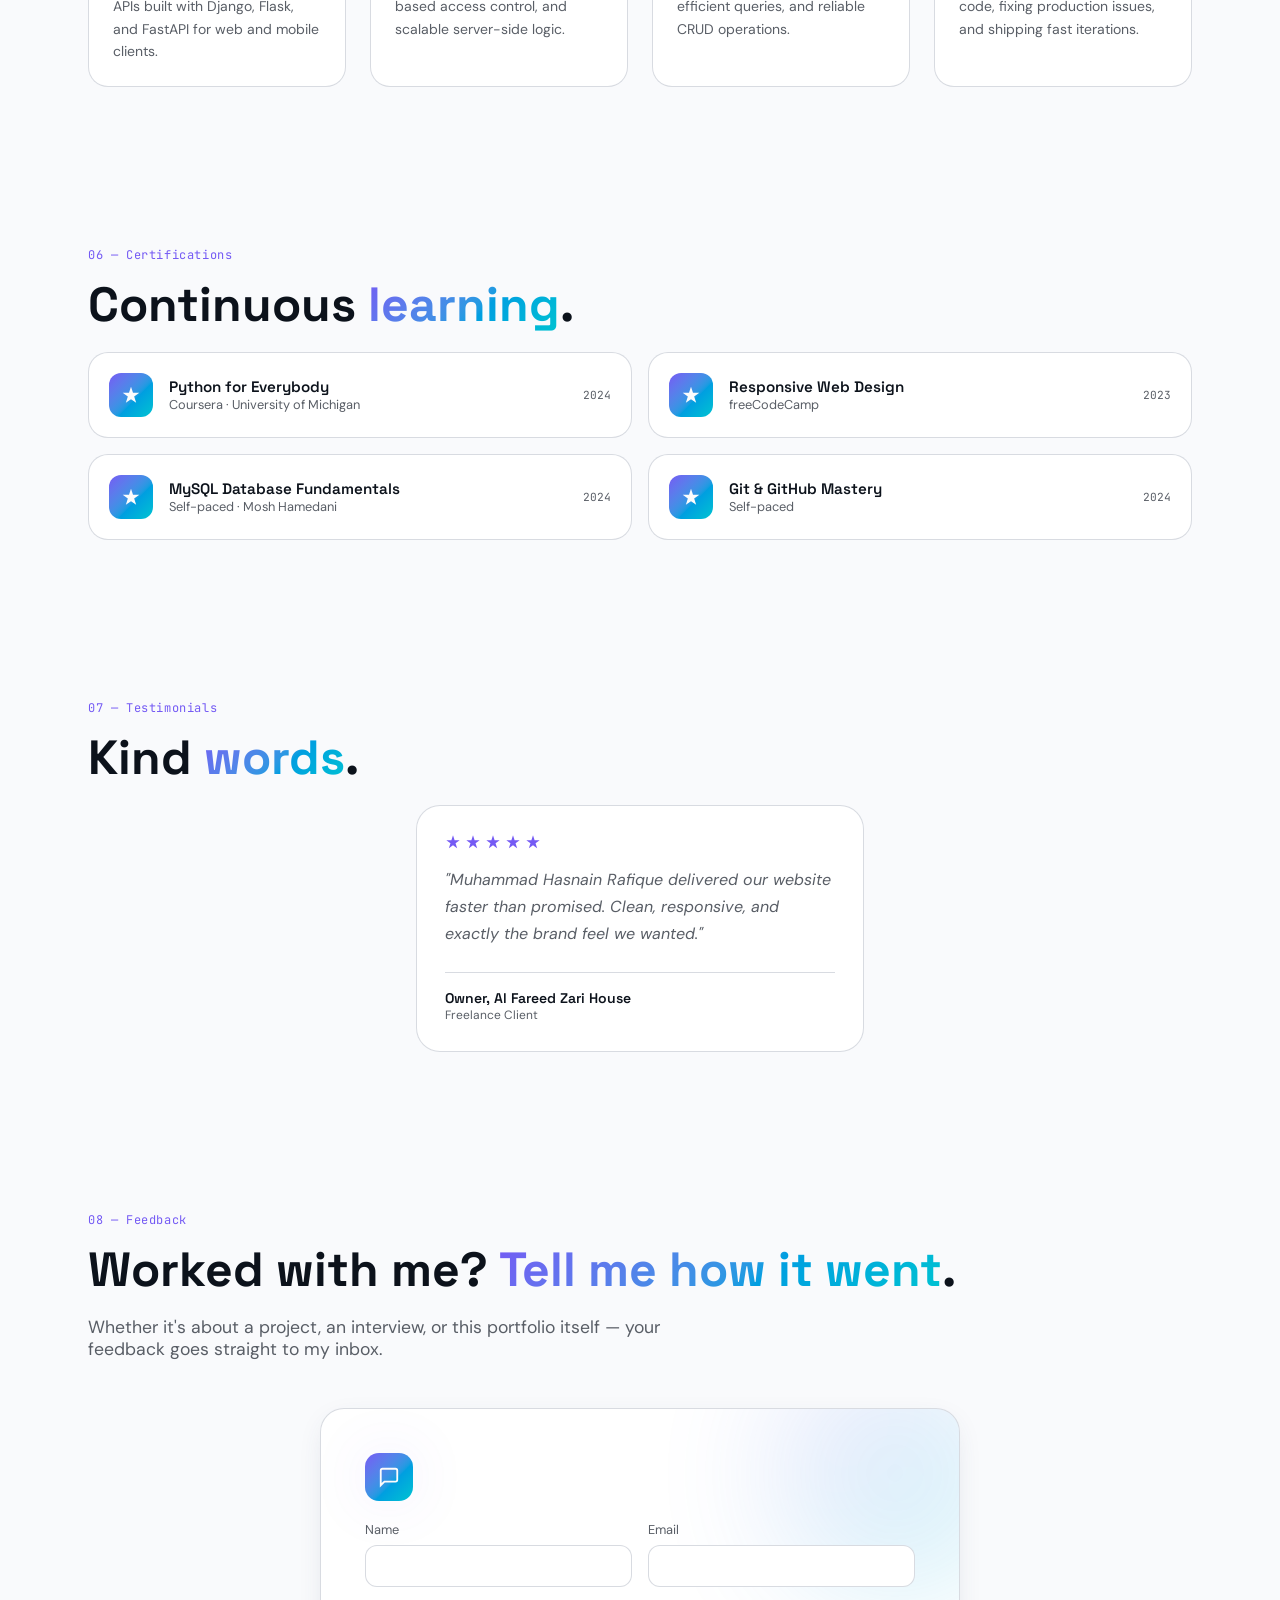
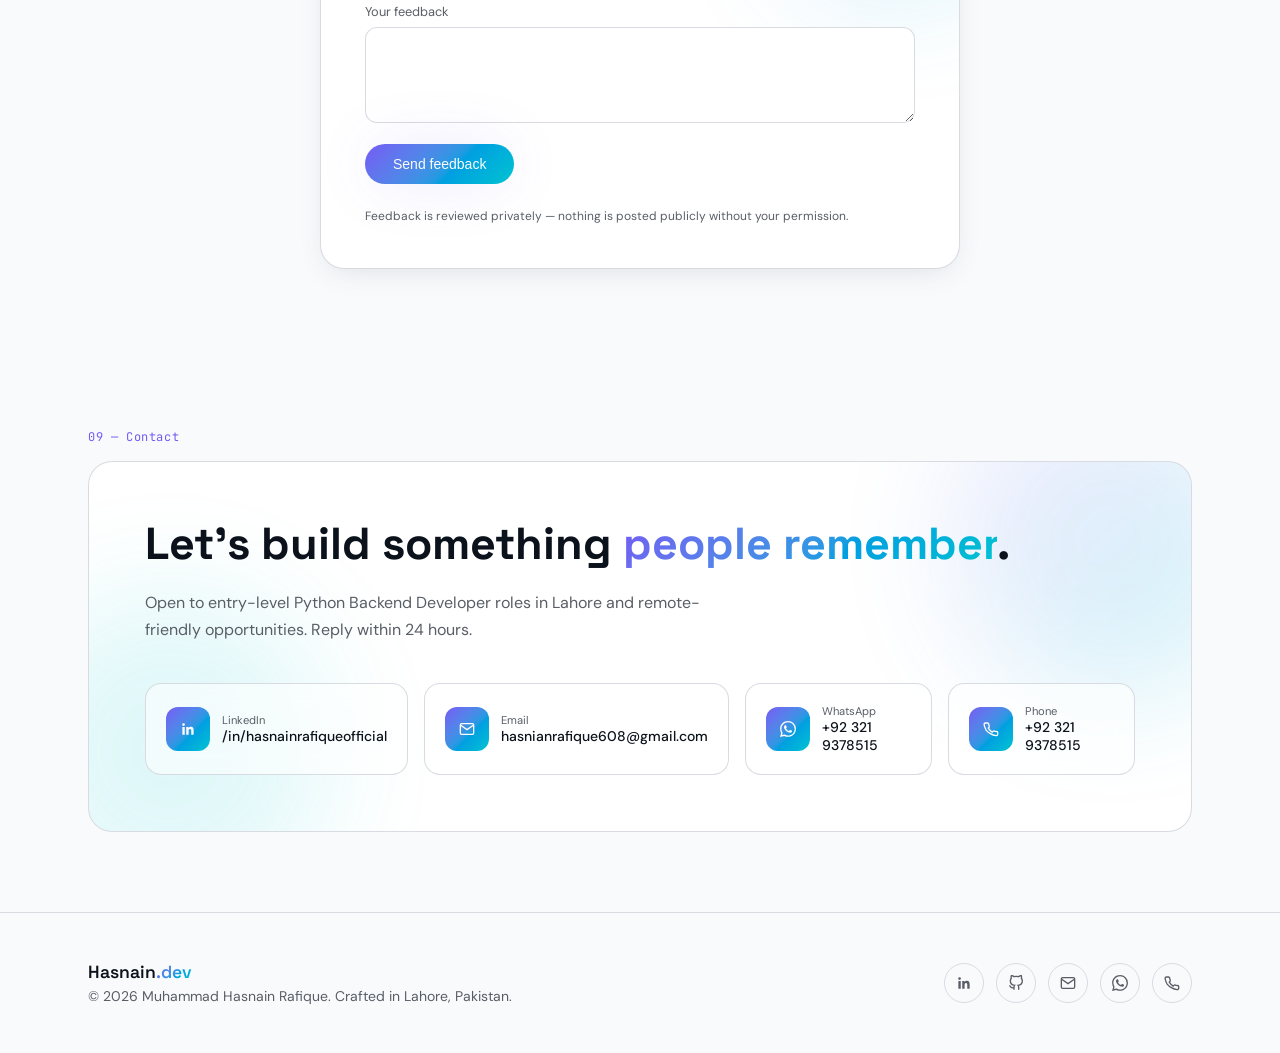
==== commit 86a63259: "add links git repo and linkedin" ====
--- a/Hasnain-portfolio.html
+++ b/Hasnain-portfolio.html
@@ -840,7 +840,7 @@
             <span class="stack-tag font-mono">Jinja2</span>
           </div>
           <div class="project-links">
-            <a href="https://github.com/hasnainrafique885-oss" target="_blank" class="link-btn">
+            <a href="https://github.com/hasnainrafique885-oss/CampusTreasury-Web-App" target="_blank" class="link-btn">
               <svg width="14" height="14" fill="none" stroke="currentColor" stroke-width="2" viewBox="0 0 24 24"><path d="M9 19c-5 1.5-5-2.5-7-3m14 6v-3.87a3.37 3.37 0 0 0-.94-2.61c3.14-.35 6.44-1.54 6.44-7A5.44 5.44 0 0 0 20 4.77 5.07 5.07 0 0 0 19.91 1S18.73.65 16 2.48a13.38 13.38 0 0 0-7 0C6.27.65 5.09 1 5.09 1A5.07 5.07 0 0 0 5 4.77a5.44 5.44 0 0 0-1.5 3.78c0 5.42 3.3 6.61 6.44 7A3.37 3.37 0 0 0 9 18.13V22"/></svg>
               Code
             </a>
@@ -1135,11 +1135,11 @@
           <h2 class="contact-h2 font-display">Let's build something <span class="text-accent">people remember</span>.</h2>
           <p class="contact-sub">Open to entry-level Python Backend Developer roles in Lahore and remote-friendly opportunities. Reply within 24 hours.</p>
           <div class="contact-links">
-            <a href="https://linkedin.com/in/hasnainrafique" target="_blank" class="contact-link">
+            <a href="https://www.linkedin.com/in/hasnainrafiqueofficial/" target="_blank" class="contact-link">
               <div class="contact-link-icon"><svg width="16" height="16" fill="currentColor" viewBox="0 0 24 24"><path d="M20.447 20.452h-3.554v-5.569c0-1.328-.027-3.037-1.852-3.037-1.853 0-2.136 1.445-2.136 2.939v5.667H9.351V9h3.414v1.561h.046c.477-.9 1.637-1.85 3.37-1.85 3.601 0 4.267 2.37 4.267 5.455v6.286zM5.337 7.433a2.062 2.062 0 1 1 0-4.125 2.062 2.062 0 0 1 0 4.125zM7.114 20.452H3.558V9h3.556v11.452z"/></svg></div>
               <div>
                 <div class="contact-link-label">LinkedIn</div>
-                <div class="contact-link-val">/in/hasnainrafique</div>
+                <div class="contact-link-val">/in/hasnainrafiqueofficial</div>
               </div>
             </a>
             <a href="mailto:hasnianrafique608@gmail.com" class="contact-link">
@@ -1179,7 +1179,7 @@
       <p class="footer-copy">© 2026 Muhammad Hasnain Rafique. Crafted in Lahore, Pakistan.</p>
     </div>
     <div class="footer-icons">
-      <a href="https://linkedin.com/in/hasnainrafique" target="_blank" class="footer-icon" aria-label="LinkedIn">
+      <a href="https://www.linkedin.com/in/hasnainrafiqueofficial/" target="_blank" class="footer-icon" aria-label="LinkedIn">
         <svg width="16" height="16" fill="currentColor" viewBox="0 0 24 24"><path d="M20.447 20.452h-3.554v-5.569c0-1.328-.027-3.037-1.852-3.037-1.853 0-2.136 1.445-2.136 2.939v5.667H9.351V9h3.414v1.561h.046c.477-.9 1.637-1.85 3.37-1.85 3.601 0 4.267 2.37 4.267 5.455v6.286zM5.337 7.433a2.062 2.062 0 1 1 0-4.125 2.062 2.062 0 0 1 0 4.125zM7.114 20.452H3.558V9h3.556v11.452z"/></svg>
       </a>
       <a href="https://github.com/hasnainrafique885-oss" target="_blank" class="footer-icon" aria-label="GitHub">
